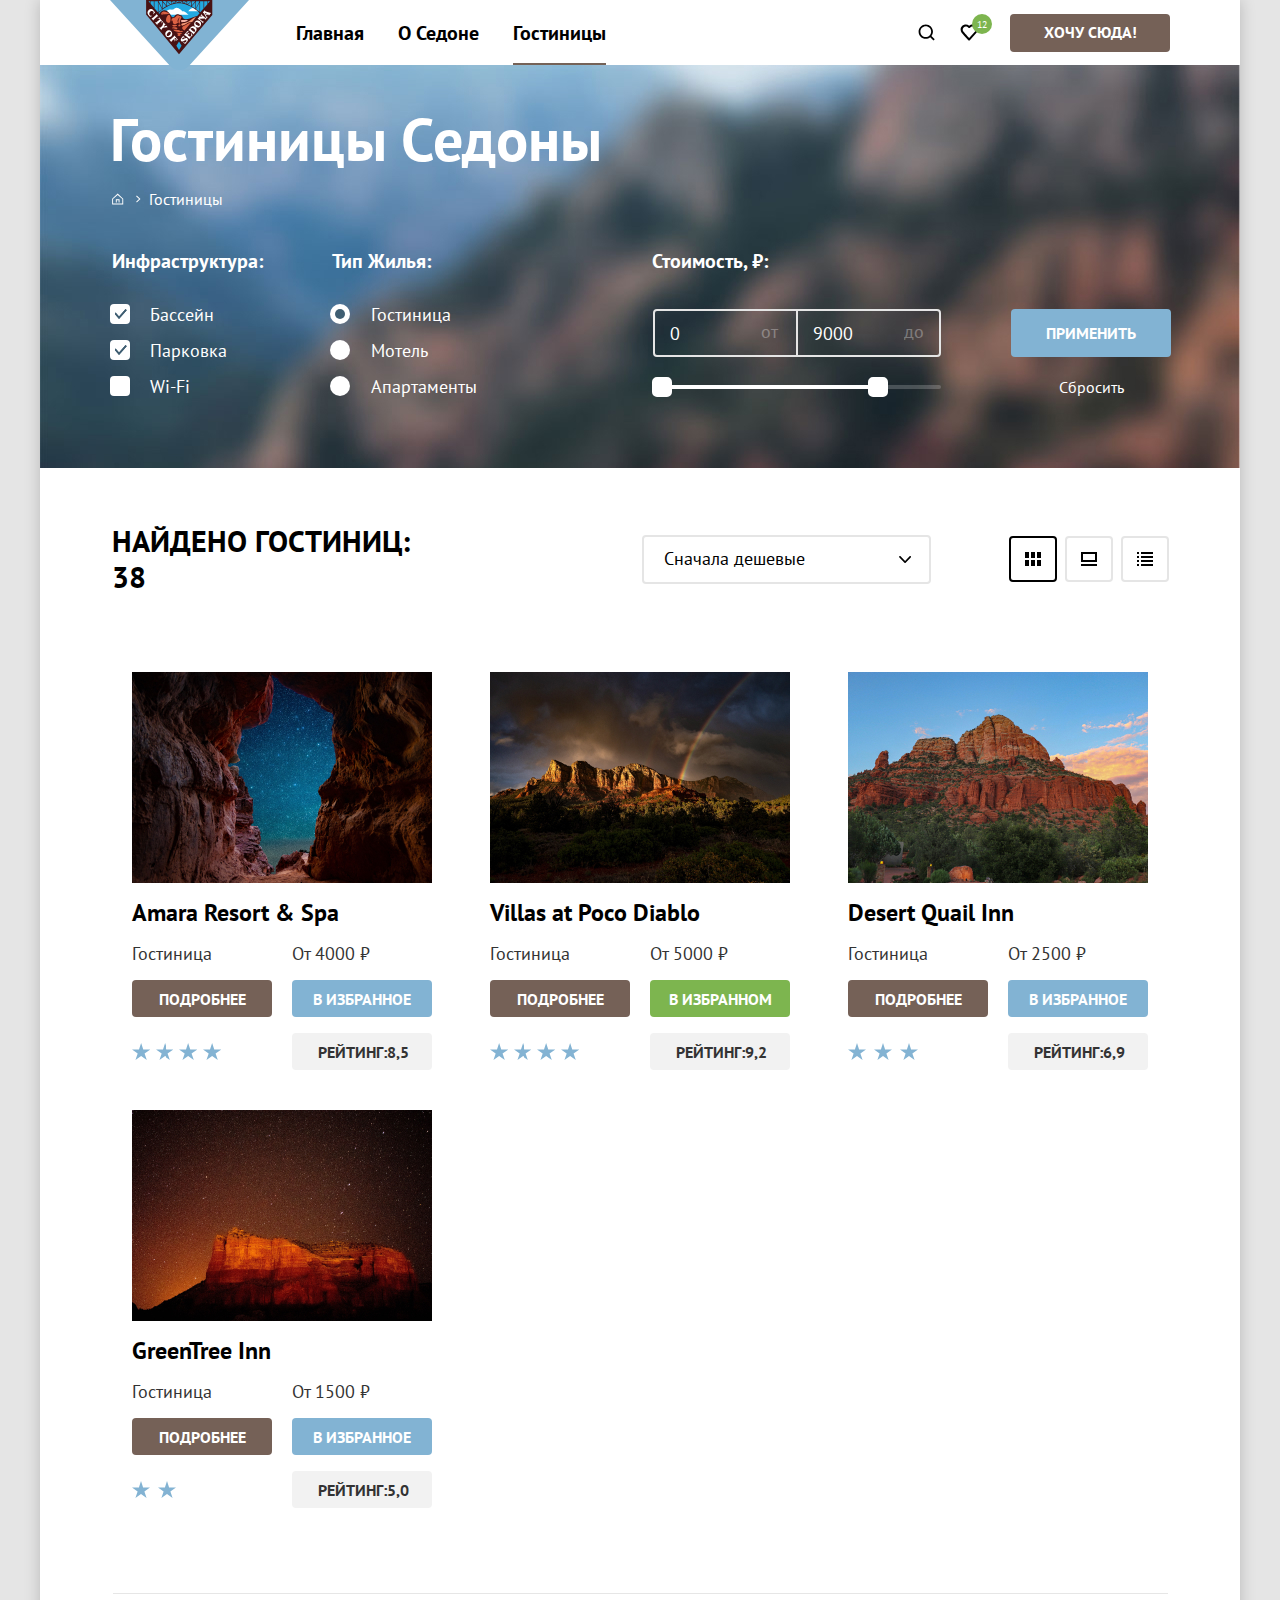
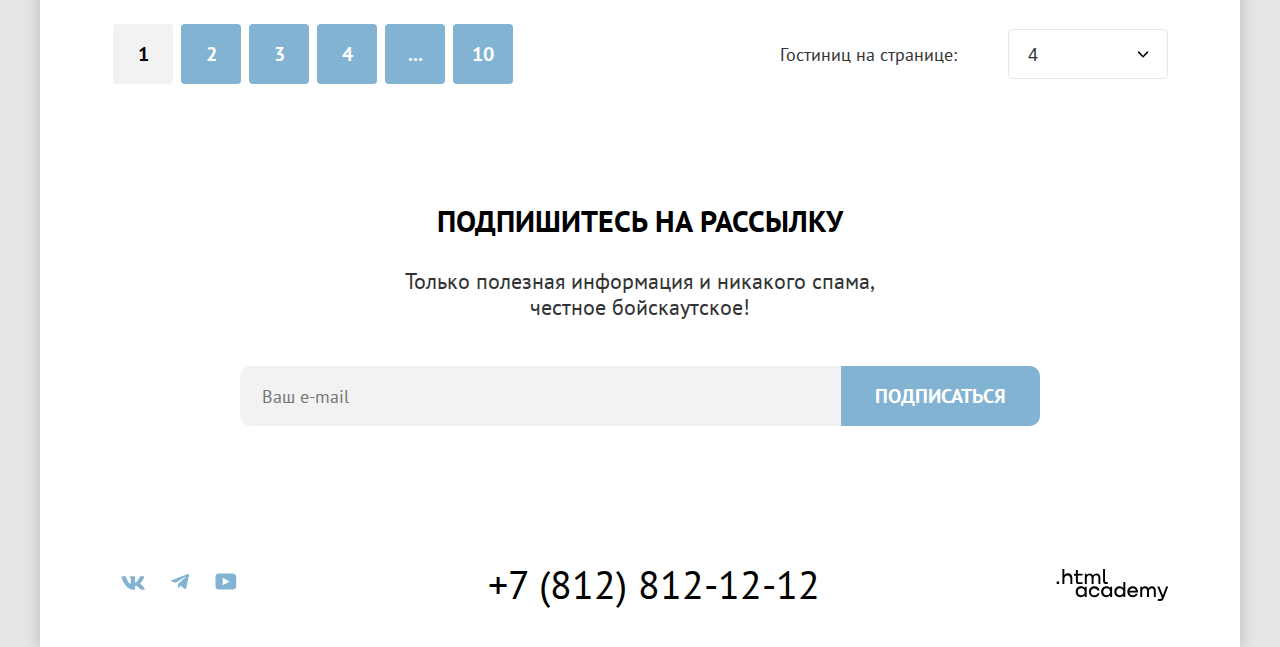
==== catalog.html @ 51da92e5 "добавляет стили" ====
<!DOCTYPE html>
<html lang="ru">
  <head>
    <meta charset="UTF-8">
    <meta http-equiv="X-UA-Compatible" content="IE=edge">
    <meta name="viewport" content="width=device-width, initial-scale=1.0">
    <title>Каталог</title>
    <link rel="stylesheet" href="styles/styles.css">
  </head>
  <body>
    <div class="page-container">
      <header class="page-header">
        <nav class="navigation">
	        <a class="navigation-logo href="#">
            <img class="logo" src="images/logo.svg" width="139px" height="70px" alt="Логотип Седона.">
      	  </a>
          <ul class="navigation-list">
            <li class="navigation-item">
              <a class="navigation-link" href="index.html" >Главная</a>
            </li>
           <li class="navigation-item">
              <a class="navigation-link" href="index.html">О Седоне</a>
            </li>
            <li class="navigation-item">
              <a class="navigation-link catalog" href="catalog.html">Гостиницы</a>
           </li>
          </ul>
        <ul class="navigation-list navigation-user">
          <li class="navigation-item">
            <a class="navigation-icon" href="#">
              <img class="search" src="images/search.svg" width="18px" height="17px" alt="Поиск">
              <span class="visually-hidden">
                Поиск
              </span>
            </a>
          </li>
          <li class="navigation-item">
            <a class="navigation-icon favorite" href="#">
              <img class="favorite" src="images/favorite.svg" width="18px" height="17px" alt="Отзывы">
              <span class="visually-hidden">
                Отзывы
              </span>
            </a>
          </li>
          <li class="navigation-item">
            <a class="button button-all" href="#">Хочу сюда!</a>
          </li>
        </ul>
        </nav>
      </header>

      <main class="main-inner main-container">        
        <section class="inner-container">
          <h1 class="inner-title">Гостиницы Седоны</h1>
            <ul class="breadcrumbs">
              <li class="breadcrumbs-item">
               
                <a class="breadcrumbs-link" href="index.html">
                  <img src="images/Union.svg" width="12" height="12" alt="Вернуться на главную страницу">
                  <img class="arrow-right" src="images/arrow-right.svg" width="5" height="8" alt="arrow">
                </a>
                
              </li>
              <li class="breadcrumbs-item">
                <a class="breadcrumbs-link" href="catalog.html">Гостиницы</a>
              </li>
            </ul>
          <div class="filter-products">
          <h2 class="visually-hidden" >Список отелей с фильтрами</h2>  
          <form class="catalog-filter" action="https://echo.htmlacademy.ru/" method="get">
            <fieldset class="catalog-filter-group filter-infrastructure">
              <legend class="catalog-filter-title">Инфраструктура:</legend>
                <ul class="catalog-filter-list">
                 <li class="catalog-filter-item">
                  <label class="control">
                    <input class="control-input" type="checkbox" name="Бассейн" checked>
                    <span class="control-mark"></span>
                    <span class="control-label">Бассейн</span>
                  </label>
                </li>
            <li class="catalog-filter-item">
              <label class="control">
                <input class="control-input" type="checkbox" name="Парковка" checked>
                <span class="control-mark"></span>
                <span class="control-label">Парковка</span>
                
              </label>
            </li>
            <li class="catalog-filter-item">
              <label class="control">
                <input class="control-input" type="checkbox" name="Wi-Fi">
                <span class="control-mark"></span>
                <span class="control-label">Wi-Fi</span>
              </label>
            </ul>
            </fieldset>

            <fieldset class="catalog-filter-group filter-housing">
            <legend class="catalog-filter-title">Тип жилья:</legend>
            <ul class="catalog-filter-list">
              <li class="catalog-filter-item">
                <label class="control">
                  <input class="control-input" type="radio" name="product-group" value="Гостиница" checked>
                  <span class="control-mark"></span>
                  <span class="control-label">Гостиница</span>
              
                </label>
              </li>
              <li class="catalog-filter-item">
                <label class="control">
                  <input class="control-input" type="radio" name="product-group" value="Мотель">
                  <span class="control-mark"></span>
                  <span class="control-label">Мотель</span>
                  
                </label>
              </li>
              <li class="catalog-filter-item">
                <label class="control">
                  <input class="control-input" type="radio" name="product-group" value="Апартаменты">
                  <span class="control-mark"></span>
                  <span class="control-label">Апартаменты</span>
                  
                </label>
              </li>
            </ul>
          </fieldset>
         
          
          <fieldset class="catalog-filter-group">
            <legend class="catalog-filter-title">Стоимость, ₽:</legend>

            <div class="range-wrapper-inputs">
              <label class="catalog-filter-label box-right">
                 <input class="range-input box-right" type="number" value="0" name="min-price"> 
                 <span class="range-input-span">
                  от
                 </span>
                 
              </label>
              <label class="catalog-filter-label box-left">
                <input class="range-input box-left" type="number" value="9000" name="max-price">  
                <span class="range-input-span">
                  до
                </span>
               
              </label>
            </div>

            <div class="range">
              <div class="range-scale">
                <div class="range-bar" style="width: 226px">
                  <button class="range-toggle toggle-min">
                    <span class="visually-hidden">Изменить минимальную цену.</span>
                  </button>
                  <button class="range-toggle toggle-max">
                    <span class="visually-hidden">Изменить максимальную цену.</span>
                  </button>
                </div>
              </div>

              
            </div>
          </fieldset>


          <div class="catalog-button">
            <button class="button button-add" type="submit">Применить</button>
            <button class="button button-del" type="submit">Сбросить</button>
          </div>
            


          </form>
          </div>
        </section>
        <section class="price">
        
        
        
        <section class="sorting">
		<h2 class="sorting-title">Найдено гостиниц: 38</h2>	
		<select class="select-control" aria-label="Сортировка">          		
          		<option value="cheap">Сначала дешевые</option>
              <option value="popular">Сначала популярные</option>
          		<option value="expensive">Сначала дорогие</option>
        	</select>
		<div class="sorting-button">
        	<a class="button button-light button-light-curent" href="#">
          		<span class="visually-hidden">Показать таблицу</span>
			<img class="sorting-img" src="images/icon-table.svg" width="16px" heidht="14px" alt="Показать таблицу">
        	</a>
        	<a class="button button-light" href="#">
			<span class="visually-hidden">Показать карточки</span>
			<img class="sorting-img" src="images/icon-slideshow.svg" width="16px" heidht="14px" alt="Показать карточки">
       		</a>
        	<a class="button button-light" href="#">
          		<span class="visually-hidden">Показать список</span>
			<img class="sorting-img" src="images/icon-list.svg" width="16px" heidht="14px" alt="Показать список">
       		</a>
		</div>
	</section>

        <ul class="product-list">        
          <li class="product-card">
            <a class="product-card-link" href="product.html">
              <img class="product-card-image" src="images/hotel-1.jpg" width="300px" heidht="211px" alt="отель Amara Resort & Spa">
            </a>

            <a class="product-card-link-title" href="#">
              <h3 class="product-card-title">Amara Resort & Spa</h3>
            </a>

              <span class="card-name"> Гостиница </span>
              <b class="card-price">От 4000 ₽</b>
         
              <a class="card-button button card-button-more" href="#">Подробнее</a>
              <a class="card-button button card-button-favorites" href="#">В избранное</a>
              <span class="card-stars four"></span>              
              <a class="card-button card-button-rating button" href="#">Рейтинг:8,5</a>
          </li>

          <li class="product-card">
            <a class="product-card-link" href="product.html">
              <img class="product-card-image" src="images/hotel-2.jpg" width="300px" heidht="211px" alt="отель Villas at Poco Diablo">
              
            </a>

            <a class="product-card-link-title" href="#">
              <h3 class="product-card-title">Villas at Poco Diablo</h3>
            </a>

              <span class="card-name"> Гостиница </span>
              <b class="card-price">От 5000 ₽</b>
         
              <a class="card-button button card-button-more" href="#">Подробнее</a>
              <a class="card-button button card-button-favorites favorite-current" href="#">В избранном</a>
              <span class="card-stars four"> </span>              
           
              <a class="card-button card-button-rating button" href="#">Рейтинг:9,2</a>
          </li>


          <li class="product-card">
            <a class="product-card-link" href="product.html">
              <img class="product-card-image" src="images/hotel-3.jpg" width="300px" heidht="211px" alt="отель Desert Quail Inn">
              
            </a>

            <a class="product-card-link-title" href="#">
              <h3 class="product-card-title">Desert Quail Inn</h3>
            </a>

              <span class="card-name"> Гостиница </span>
              <b class="card-price">От 2500 ₽</b>
         
              <a class="card-button button card-button-more" href="#">Подробнее</a>
              <a class="card-button button card-button-favorites" href="#">В избранное</a>
              <span class="card-stars three"></span>              
           
              <a class="card-button card-button-rating button" href="#">Рейтинг:6,9</a>
          </li>

          <li class="product-card">
            <a class="product-card-link" href="product.html">
              <img class="product-card-image" src="images/hotel-4.jpg" width="300px" heidht="211px" alt="отель GreenTree Inn">
            </a>

            <a class="product-card-link-title" href="#">
              <h3 class="product-card-title">GreenTree Inn</h3>
            </a>

              <span class="card-name"> Гостиница </span>
              <b class="card-price">От 1500 ₽</b>
         
              <a class="card-button button card-button-more" href="#">Подробнее</a>
              <a class="card-button button card-button-favorites" href="#">В избранное</a>
              <span class="card-stars two">             </span>                         
              <a class="card-button card-button-rating button" href="#">Рейтинг:5,0</a>
          </li>
        </ul>


        <div class="pagination-container">
        <ul class="pagination">
                   <li class="pagination-item">
            <a class="pagination-link pagination-current">1</a>
          </li>
          <li class="pagination-item">
            <a class="pagination-link" href="#">2</a>
          </li>
          <li class="pagination-item">
            <a class="pagination-link" href="#">3</a>
          </li>
          <li class="pagination-item">
            <a class="pagination-link" href="#">4</a>
          </li>
          <li class="pagination-item">
            <a class="pagination-link pagination-next">...</a>
          </li>
          <li class="pagination-item">
            <a class="pagination-link" href="#">10</a>
          </li>        
	      </ul>
	        <div class="button pagination-show">
            <p class="pagination-text">Гостиниц на странице:</p>
            <select class=" select pagination-show" name="pagination">
              <option value="4">4</option>
              <option value="5">5</option>
              <option value="6">6</option>
              <option value="7">7</option>
              <option value="8">8</option>
              <option value="9">9</option>
            </select>

          </div>
      	</div>
       </section>


    </section>
        <section class="subscription subscription-catalog">
            <h2 class="subscription-catalog subscription-title">Подпишитесь на рассылку</h2>
            <p class="subscription-catalog subscription-text" >Только полезная информация и никакого спама, честное бойскаутское!</p>
            <form class="subscription-form" method="post">
              <label class="visually-hidden"newsletter-email">Email</label>
              <input class="subscription-input" placeholder="Ваш e-mail" type="email" name="subscription-email" id="subscription-email" required>
              <button type="submit" class="button subscription-button">Подписаться</button>
            </form>
        </section>
        
      </main>

      <footer>
        <section class="footer-social">
          <h2 class="visually-hidden">Социальные сети</h2>
          <ul class="footer-social-list">
          <li class="footer-social-item">
            <a class="button" href="#">
              <img class="search" src="images/Vectorvk.svg" width="24px" height="14px" alt="Поиск">
              <span class="visually-hidden">ВКонтакте</span>
            </a>
          </li>
          <li class="footer-social-item">
           <a class="button" href="#">
             <img class="search" src="images/Vectortelegram.svg" width="18px" height="16px" alt="Поиск">
              <span class="visually-hidden">Телеграмм</span>
           </a>
          </li>
          <li class="footer-social-item">
           <a class="button" href="#">
              <img class="search" src="images/Vectorytube.svg" width="22px" height="17px" alt="Поиск">
              <span class="visually-hidden">Ютюб</span>
           </a>
         </li>
          </ul>
          <a class="contacts-phone" href="tel:+78128121212">+7 (812) 812-12-12</a>
          <img class="logo-htmlacademy" src="images/logo_htmlacademy.svg" width="115" height="33" alt=".html academy">
        </section>
      </footer>
    </div>
  </body>
</html>
---- styles/styles.css ----
@font-face {
  font-family: "PT Sans";
  font-style: normal;
  font-weight: 400;
  src: url("../fonts/ptsans-400.woff2") format("woff2");
  font-display: swap;
}

@font-face {
  font-family: "PT Sans";
  font-style: normal;
  font-weight: 700;
  src: url("../fonts/ptsans-700.woff2") format("woff2");
  font-display: swap;
}

.visually-hidden {
  position: absolute;
  width: 1px;
  height: 1px;
  margin: -1px;
  padding: 0;
  border: 0;
  clip: rect(0 0 0 0);
  overflow: hidden;
}

html {
  height: 100%;
}

body {
  margin: 0;	
  min-height: 100%;
  font-family: "PT Sans", sans-serif;
  font-size:18px;
  line-height: 21px;
  color: #000000;
  background: #E5E5E5;
}

h2, h3, h4 {
  font-size: 30px;
  line-height: 36px;
  text-transform: uppercase;
  padding: 0;
  margin: 0;
}

h3 {
font-size: 24px;
line-height: 28px;
}

ol, li, ul {
  padding: 0;
  list-style-type: none;
}

p {
  margin:0;
}

a {
  text-decoration: none;
}

.button-all {
  padding: 8px 15px 9px 15px;
  background: #756157;
  border-radius: 4px;
  color: #FFFFFF;
  font-size: 16px;
  font-weight: 700;
  text-transform: uppercase;
  display: block;
  width: 130px;
  transition: all 0.5s ease;
  text-align: center;
  text-decoration: none;
  cursor: pointer;
}

.button-all:hover {
  background: #615048;
}

.button-all:focus {
  background: #615048;	
}

.button-all:disabled {
  color: rgba(255, 255, 255, 0.3);
  background: #756157;
}

.button-all:disabled:hover {
  color: #FFFFFF;
  background: #E5E5E5;
  outline: none;
  cursor: default;
}

.page-container {
  width: 1200px;
  background: #E5E5E5;
  margin: 0 auto;
  box-shadow: 0px 0px 15px rgba(0, 0, 0, 0.2);
}

/* Навигация */

.navigation {
  display: flex;
  background: #FFFFFF;
  padding: 0 70px;
}

.navigation-logo {
  display: block;
  width: 139px;
}

.logo {
  position: absolute;
  z-index: 1;
}

.navigation-link {
  display: block;
  font-family: "PT Sans";
  font-size:20px;
  line-height: 26px;
  font-weight: 700;
  color: #000000;
  text-decoration: none;
  padding: 20px 17px 19px 17px;	
}

.home {
  position: relative;
}

.home::after {
  position: absolute;
  right: 17px;
  bottom: 0;
  left: 17px;
  height: 2px;
  background-color: #756257;
  content: "";
}

.catalog {
  position: relative;
}

.catalog::after {
  position: absolute;
  right: 17px;
  bottom: 0;
  left: 17px;
  height: 2px;
  background-color: #756257;
  content: "";
}

.navigation-list {
  align-items: center;
  margin: 0;
  width: 500px;
  list-style-type: none;
  display: flex;
  margin-left: 30px;
}

.navigation-user {
  display: flex;
  max-width: 264px;
  margin-left: auto;
}

.navigation-user .navigation-link {
  min-width: 18px;
  min-height: 18px;
}

.navigation-icon {
  display: block;
  text-decoration: none;
  padding: 22px 12px;	
}

a.navigation-icon {
  height: 17px;
}

.favorite{
  position: relative;
}

.favorite::after {
  position: absolute;
  left: 24px;
  top: 12px;
  min-width: 20px;
  height: 20px;
  background-color: #7DB54F;
  border-radius: 10px;
  color: #fff;
  content: "12";
  font-size: 10px;
  display: flex;
  justify-content: center;
  align-items: center;
}

a.navigation-icon.favorite {
  margin-right: 20px;
}

.main-container {
  background-color: #ffffff;	
}

.main-index { 
  color: #000000;
  background-color: #ffffff;
  background-image: url("../images/index-background.jpg");
  background-repeat: no-repeat;
  background-size: 100% auto;
  padding-top: 51.4px;
}  

.inner-container {	
  background-image: url("../images/catalog-background.jpg");
  background-repeat: no-repeat;
  background-size: 100% auto;
  color: #fff;
  padding: 35px 70px 64px 70px;
}  

.inner-title {
  margin: 0;
  font-size: 60px;
  line-height: 78px;
}

.breadcrumbs {
  display: flex;
  list-style-type: none;
  margin: 10px 2px 38px;
  padding: 0;
}

.breadcrumbs-link  {
  font-size: 16px;
  line-height: 21px;
  text-decoration: none;
  color: #fff;
  list-style-type: none;
}

.arrow-right {
  margin: 2px 8px;
}

.filter-products {
  display: flex;
  justify-content: space-between;
  width: 1060px;
}

.catalog-filter {
  list-style-type: none;
  display: flex;
}

.catalog-filter-title {
  font-size: 20px;
  line-height: 26px;
  font-weight: 700;
  color: #FFFFFF;
  text-transform: capitalize;
  margin-bottom: 30px;
}

.catalog-filter-group {
  width: 290px;
  margin: 0;
  padding: 0;
  border: none;
}

.filter-infrastructure {
  width: 150px;
  margin-right: 65px;
} 

.filter-housing {
  width: 160px;
  margin-right: 160px;
}

.catalog-filter-list {
  list-style-type: none;
}

.control {
  position: relative;
  display: block;
  /*padding-left: 36px;*/
}

.control-mark {
  position: absolute;
  left: 0;
  width: 20px;
  height: 20px;
  background: #FFFFFF;
  border-radius: 4px;
 
}

span.control-label {
  padding-left: 15px;
}

.control:hover .control-mark {
  background: rgba(255, 255, 255, 0.6);
}

.control:focus .control-mark {
  background: rgba(255, 255, 255, 0.6);

}

.control-input:disabled + .control-mark {
  background: rgba(255, 255, 255, 0.3);
}

.control-input[type="checkbox"]:checked + .control-mark::before,
.control-input[type="checkbox"]:checked + .control-mark::after {
  position: absolute;
  top: 5px;
  left: 5px;
  width: 12px;
  height: 10px;
  content: "";
  background-image: url(../images/tick.svg);
  background-repeat: no-repeat;
  background-position: center;
  
}

.control-input[type="radio"] + .control-mark {
  border-radius: 50%;
}


.control-input[type="radio"]:checked + .control-mark::before {
  position: absolute;
  top: 5px;
  left: 5px;
  width: 10px;
  height: 10px;
  background-color: #3F5E72;
  border-radius: 50%;
  content: "";
}


.catalog-filter-list {
  margin: 0;
  padding: 0;
  list-style-type: none;
}

.catalog-filter-item:not(:last-child) {
  margin-bottom: 15px;
}




.range-wrapper-inputs {
  display: flex;
  margin-bottom: 28px;
  margin-left: 3px;
  margin-top: 5px;
}

.range-input-span {
  margin: auto 0;
  margin-left: 106px;
  position: absolute;
  top: 321px;
  opacity: 0.3;
}

.catalog-filter-label {
  display: flex;
  border: solid #E5E5E5;
  width: 141px;
  height: 44px;
}

.box-right{
  border-radius: 4px 0px 0px 4px;
  border-width: 2px 1px 2px 2px;
}

.box-left{
  border-radius: 0px 4px 4px 0px;
  border-width: 2px 2px 2px 1px;
}

input.range-input.box-right {
  font: inherit;
  text-align: left;
  padding-left: 15px;
  background-color: transparent;
  border: none;
  appearance: textfield;
  position: relative;
  font-family: 'PT Sans';
  font-style: normal;
  font-weight: 400;
  font-size: 18px;
  line-height: 21px;
  color: #fff;
  appearance: textfield;
  cursor: pointer;
} 

input.range-input.box-left {
  font: inherit;
  text-align: left;
  padding-left: 15px;
  background-color: transparent;
  border: none;
  appearance: textfield;
  position: relative;
  font-family: 'PT Sans';
  font-style: normal;
  font-weight: 400;
  font-size: 18px;
  line-height: 21px;
  color: #fff;
  appearance: textfield;
  cursor: pointer;
}

input.range-input.box-left:hover { 
  border: 2px solid rgba(255, 255, 255, 0.6);
} 
input.range-input.box-right:hover {
  border: 2px solid rgba(255, 255, 255, 0.6);
} 

input.range-input.box-right:focus {
  opacity: 1;
  border: 2px solid #FFFFFF;
  box-shadow: 0px 0px 0px 3px #81B3D2;
  border-radius: 4px 0px 0px 4px;
}

input.range-input.box-left:focus {
  opacity: 1;
  border: 2px solid #FFFFFF;
  box-shadow: 0px 0px 0px 3px #81B3D2;
  border-radius: 0px 4px 4px 0px;
}

input.range-input.box-right:active {
  background: #756257;
}

input.range-input.box-left:active {
  background: #756257;
}

input.range-input {
  width: 120px;
  padding-left: 16px;
  
}

.range {
  margin-left: 2px;
}

.range-input::-webkit-outer-spin-button,
.range-input::-webkit-inner-spin-button {
  appearance: none;
  margin: 0;
}

.range-scale {
  position: relative;
  height: 4px;
  margin-bottom: 16px;
  background-color: rgba(255, 255, 255, 0.2);
  border-radius: 2px;
}

.range-bar {
  position: absolute;
  height: 4px;
  background-color: #fff;
}

.range-toggle {
  position: absolute;
  width: 20px;
  height: 20px;
  background: #ffffff;
  border: 2px solid #fff;
  border-radius: 5px;
  cursor: pointer;
}

.range-toggle:hover {
  box-shadow: 0px 4px 10px rgba(0, 0, 0, 0.25);
  /*box-shadow: rgba(255, 255, 255, 0.25);*/
}

.range-toggle:focus {
  outline: 3px solid #83B3D3;
  box-shadow: 0px 4px 10px rgba(0, 0, 0, 0.25);
}

.range-toggle:active{
  outline: 2px solid #83B3D3;
  box-shadow: 0px 7px 15px rgba(0, 0, 0, 0.4);
}

.toggle-min {
  top: -8px;
}

.toggle-max {
  top: -8px;
  right: -10px;
}

.catalog-button {
  display: flex;
  flex-direction: column;
  margin-left: 70px;
  justify-content: end;
}

.button-add{
  display: block;
  width: 160px;
  height: 48px;
  text-transform: uppercase;
  font-family: 'PT Sans';
  font-style: normal;
  font-weight: 700;
  font-size: 16px;
  line-height: 20px;
  color: #FFFFFF;
  background-color: #82B3D3;
  border-radius: 4px;
  border: none;
  padding: 14px 15px;
  cursor: pointer;
}

.button-add:hover,
.button-add:focus {
  background: #68A2CA;
}

.button-add:disabled {
  color: rgba(255, 255, 255, 0.3);
  background: #82B3D3;
}

.button-add:disabled:hover {
  color: #FFFFFF;
  background: #E5E5E5;
  outline: none;
  cursor: default;
}

.button-del {
  display: block;
  font-family: 'PT Sans';
  font-style: normal;
  font-size: 16px;
  line-height: 20px;
  text-align: center;
  color: #FFFFFF;
  border: none;
  background: transparent;
  cursor: pointer;
  padding: 20px 0px 8px;
}

.price {
  background-color: #ffffff;
  display: flex;
  flex-wrap: wrap;
  justify-content: space-between;
  list-style-type: none;
  padding: 54px 71px 0 72px;
}

.product-list {
  display: grid;
  grid-template-columns: repeat(3, 340px);
  gap: 0 18px; 
  margin: 0;
  margin-bottom: 65px;
}

.product-card {
  display: grid;
  grid-template-columns: 140px 140px;	
  column-gap: 20px;
  grid-template-rows: 211px 28px 21px 37px 37px;
  row-gap: 16px;
  padding: 20px;
  width: 300px;
}

.product-card-link {
  grid-column: 1/-1;
}

.product-card-link-title {
  grid-column: 1/-1;
  text-decoration: none;
}

.product-card-title {
  font-size: 24px;
  line-height: 28px;
  margin: 0;
  color: #000000;
  font-weight: 700;
  text-transform: none;
}

.card-name {
  width: 140px;
  height: 21px;
  color: #333333;
}

.card-price{
  font-weight: 400;
  font-size: 18px;
  line-height: 21px;
  color: #333333;
}

.card-button {
  font-size: 16px;
  line-height: 20px;
  color: #FFFFFF;
  font-weight: 700;
  text-transform: uppercase;
  text-decoration: none;
}

.card-button-more {
  display: block;
  background: #756157;
  padding: 9px 15px 8px 15px;
  border-radius: 4px;
  text-align: center;
}

.card-button-more:hover,
.card-button-more:focus {
  background: #615048;	
}

.card-button-more:disabled {
  color: rgba(255, 255, 255, 0.3);
  background: #756157;
}

.card-button-more:disabled:hover {
  color: #FFFFFF;
  background: #E5E5E5;
  outline: none;
  cursor: default;
}

.card-button-favorites {
  display: block;
  background-color: #82B3D3;
  border-radius: 4px;
  padding: 9px 15px 8px 15px;
  text-align: center;
}

.card-button-favorites:hover,
.card-button-favorites:focus {
  background: #68A2CA;
}

.card-button-favorites:disabled {
  color: rgba(255, 255, 255, 0.3);
  background: #82B3D3;
}

.card-button-favorites:disabled:hover {
  color: #FFFFFF;
  background: #E5E5E5;
  outline: none;
  cursor: default;
}

.favorite-current {
  background: #7DB54F;
}

.favorite-current:hover,
.favorite-current:focus {
  background: #6C9E42;
}

.favorite-current:disabled {
  color: rgba(255, 255, 255, 0.3);
  background: #7DB54F;
}

.favorite-current:disabled:hover {
  color: #FFFFFF;
  background: #E5E5E5;
  outline: none;
  cursor: default;
}




.card-stars {
  display: block;
  align-items: center;
}
/*
.card-stars  {
  display: inline-block;
  background-image: url(../images/Vectorstar.svg);
  background-repeat: repeat-x;
  background-size: auto;
  background-position: center left;
  width: 73px;
  height: 37px;
}*/

.card-stars.four {
  background: url("../images/Vectorstar.svg");
  align-self: center;
  width: 89px;
  height: 17px;
  background-repeat: space;
}

.card-stars.three {
  background: url("../images/Vectorstar.svg");
  align-self: center;
  width: 70px;
  height: 17px;
  background-repeat: space;
}

.card-stars.two {
  background: url("../images/Vectorstar.svg");
  align-self: center;
  width: 44px;
  height: 17px;
  background-repeat: space;
}

.card-button-rating {
  display: block;
  background-color: #F2F2F2;
  padding: 9px 22px 8px 26px;
  border-radius: 4px;
  font-size: 16px;
  line-height: 20px;
  text-transform: uppercase;
  color: #333333;
}


.hero-welcome {
  position: relative;
  display: block;
  margin: 0 auto;
  margin-bottom: 84px;
}

p.hero-welcome {
  font-size: 22px;
  line-height: 26px;	
}

.hero-divider {		
  position: absolute;
  bottom: -82px;
  left: 0;
  height: 57px;
  width: 1200px;
  background-image: url("../images/divider.svg");
  background-repeat: no-repeat;
}

.sorting {
  display: flex;
  align-items: center;
  margin-bottom: 57px;
}

h2.sorting-title {
  margin-right: 191px;
}

.sorting-button {
  display: flex;
  width: 160px;
  align-items: center;
  margin-left: 78px;
}

.select-control {
  display: flex;
  justify-content: space-between;
  align-items: center;
  padding: 11px 20px 13px 20px;
  border: 2px solid #E5E5E5;
  border-radius: 4px;
  background-color: #fff;
  width:290px;
  font-family: 'PT Sans';
  font-style: normal;
  font-weight: 400;
  font-size: 18px;
  line-height: 21px;
  appearance: none;
  background-image: url("../images/arrow-down.svg"); 
  background-repeat: no-repeat;
  background-position: center right 18px;
  background-size: 12px 17px;
}

.sorting-img {
display: block;
width: 16px;
}

/*a.button.button-light {
  width: 16px;
  height: 14px;
}*/

.button-light {
width: 48px;
align-items: center;
padding: 14px 14px;
border: 2px solid #E5E5E5;
border-radius: 4px;
background-color: #fff;
margin-left: 8px;
}

.button-light:first-child {
  border: 2px solid #000000;
  margin-left: 0;
}

/* Преимущества */

.advantages {
   text-align: center;
   color: #000;
   background-color: #fff;
} 

.advantages-item {
  display: flex;
  flex-wrap: wrap;
  list-style-type: none;
}

.advantages-list {
  color: #333333;
  margin: 0;
  padding: 0;
  display: flex;
  flex-wrap: wrap;
}

.advantages-list-icon {
  color: #000;
  background-color: rgba(131, 179, 211, 0.12);
  display: flex;
}

.advantages-list-icon li {
  max-width: 400px;
  padding: 80px 85px 81px 85px;
  width: 100%;
}	

.advantages-list-icon li:nth-child(even) { 
  background-color: #fff;
}

.advantages-description-wrapper {
  display: inline-block;
  background: #82B3D3;
  padding: 93px 85px;
  width: 230px;
  color: #fff;   
}

.advantages-description-wrapper h3 {
  margin-bottom: 28px;
}

h2.advantages-title {
  width: 620px;
  font-weight: 700;
  font-size: 30px;
  line-height: 36px;
  text-transform: uppercase;
  text-align: center;
  margin: 0 auto 31px;
}

h3.advantages-title {
  margin: 0 auto 28px;
  padding: 0 25px;
}

.advantages-text {
font-weight: 400;
font-size: 22px;
line-height: 26px;
color: #333333;
}

.advantages-list-icon h3{
margin-top:30px;
}

.advantages-list p {
  margin-top:28px;
  font-weight: 400;
  font-size: 18px;
  line-height: 21px;
}

h3.advantages-title-housing {
  margin-top: 28px;
}

h3.advantages-title-souvenirs {
  margin-top: 24px;
}

p.advantages-description-souvenirs {
  margin-top: 27px;
}

.advantages-item-number {
  color: #000;
  background: rgba(131, 179, 211, 0.12);
  width: 230px;
  padding: 103px 85px 102px;
}

li.advantages-item-number:nth-child(even) { 
  background-color: rgba(131, 179, 211, 0.2);
}

.wrapper-text {
  padding: 63px 0 90px;
}

.hotel-search {
  text-align: center;
  color: #000;
  background-color: #fff;
  padding-top: 91px;
  padding-bottom: 93px;
}

.hotel-search-text {
  width: 592px;	
  margin: 30px auto 56px;
  font-size: 22px;
  line-height: 26px;
  text-align: center;
}

.button-hotel-search {
width: 544px;
padding: 12px 15px;
margin: 0 auto;
font-family: 'PT Sans';
font-style: normal;
font-weight: 700;
font-size: 20px;
line-height: 36px;
}

/* Subscription */

.subscription {
text-align: center;
color: #fff;
background-image: url("../images/background\ subscribe.jpg");
background-repeat: no-repeat;
background-size: 100% auto;
padding: 94px 0; 
}

.subscription-title {
  font-size: 30px;
  line-height: 36px;
  text-transform: uppercase;
}

.subscription-form {
  width: 800px;
  display: flex;
  margin: 0 auto;
}

.subscription-input {
  background: #F2F2F2;
  border-radius: 10px 0px 0px 10px;
  font-family: 'PT Sans';
  font-style: normal;
  font-weight: 400;
  font-size: 18px;
  line-height: 21px;
  width: 580px;
  padding-left: 22px;
  border: none;
}

.subscription-button {
  background: #82B3D3;
  border-radius: 0px 10px 10px 0px;
  font-family: 'PT Sans';
  font-style: normal;
  font-weight: 700;
  font-size: 20px;
  line-height: 36px;
  color: #ffffff;
  text-transform: uppercase;
  padding: 12px 15px 12px 15px;
  border: none;
  cursor: pointer;
  width: 200px;
}

.subscription-button:hover {
  background: #68A2CA;
}

.subscription-button:focus {
  background: #68A2CA;	
}

.subscription-button:disabled {
  color: rgba(255, 255, 255, 0.3);
  background: #82B3D3;
}

.subscription-button:disabled:hover {
  color: #FFFFFF;
  background: #E5E5E5;
  outline: none;
  cursor: default;
}

.subscription-catalog {
color: #000;
background: #fff;
}

.subscription-catalog p {
color: #333333;
}

.subscription-text {
width: 475px;
margin: 29px auto 46px;
font-size: 22px;
line-height: 26px;
text-align: center;
}

.pagination-container {
display: flex;
justify-content: space-between;
padding: 30px 0 25px; 
border-top: 1px solid #E6E6E6;
width: 1055px;
margin: 0 auto;
}

.pagination {
  display: flex;
  margin: 0;
  padding: 0;
}

.pagination-item {
  display: flex;
  min-width: 60px;
  height: 60px;
  align-items: center;
  justify-content: center;
  background-color:#82B3D3;
  border-radius: 4px;
} 
a.pagination-link.pagination-current {
  color: black;
}
.pagination-item:first-child {
  background-color:#F2F2F2; 
}
.pagination-item:not(:last-child) {
  margin-right: 8px;
}

.pagination-show {
  display: flex;
  align-items: center;
}

.pagination-show select {	
  display: block;
  border: 1px solid #E6E6E6;
  border-radius: 4px;
  background-color:#fff;
  width: 160px;
  height: 50px;
  padding-right: 98px;
  background-image: url("../images/arrow-down.svg");
  background-repeat: no-repeat;
  background-size: 12px 7px;
  background-position: center right 18px;
  font-size: 18px;
  line-height: 21px;
  color: #333333;
  appearance: none;
  padding: 15px 15px 15px 19px;
}

p.pagination-text {
  margin-right: 51px;
  font-size: 18px;
  line-height: 21px;
  color: #333333;
}

.pagination-link {
  text-decoration: none;
  font-size: 20px;
  font-weight: 700;
  color: #ffffff;
}

/* Footer */

.footer-social {
  display: flex;
  width: 1200px;
  justify-content: space-between;
  box-sizing: border-box;
  padding: 35px 55px 35px 55px;
  margin: 0 auto;
  background: #FFFFFF;
  align-items: center;
}

.footer-social-list {
  display: flex;
  /*justify-content: space-around;
  width: 172px;*/
  /*margin-left: 82px;*/
}

.footer-social-item {
  list-style-type: none;
  margin-left: 26px;
}

.contacts-phone {
  font-size: 40px;
  line-height: 40px;
  text-decoration-line: underline;
  text-transform: uppercase;
  color: #000;
  text-decoration: none;
  margin-left: 15px;
}

.contacts-phone {
  font-family: 'PT Sans';
  font-style: normal;
  font-weight: 400;
  font-size: 40px;
  line-height: 40px;
}

.logo-htmlacademy {
  display: block;
  width: 115px;
  margin-right: 15px;
  padding: 9px 0px 8px 0px;
}

.modal-container {
  position: fixed;
  top: 0;
  left: 0;
  display: flex;
  width: 100%;
  height: 100%;
  background-color: rgba(242, 242, 242, 0.8);
}

.modal {
  position: relative;
  margin: auto;
  padding: 54px 70px 70px 70px;
  background-color: #FFFFFF;
  box-shadow: 0px 25px 50px rgba(0, 0, 0, 0.15);
  border-radius: 30px;
}

.modal-auth {
  width: 575px;
}

.modal-header {
  display: flex;
}


.modal-close-button {
  /*position: absolute;
  padding: 50px;
  top: 0;
  right: 0;*/
  width: 3px;
  height: 13px;
  padding: 20px;
  background-color: #F2F2F2;
  border: none;
  background-image: url("../images/cross.svg");
  background-repeat: no-repeat;
  background-position: center;
  cursor: pointer;
  border-radius: 30px;
} 

.modal-title {
  /*margin-bottom: 24px;*/
  font-family: 'PT Sans';
  font-style: normal;
  font-weight: 700;
  font-size: 30px;
  line-height: 36px;
  text-transform: uppercase;
  color: #000000;
  margin-right: 111px;
  margin-bottom: 63px;
}

.auth-form-user-options {
  display: flex;
  justify-content: space-between;
  font-weight: 400;
}

.auth-form-user-options .control-label {
  font-weight: 400;
}

.auth-form .field {
  width: 328px;
}

.form-label {
  font-family: 'PT Sans';
  font-style: normal;
  font-weight: 700;
  font-size: 20px;
  line-height: 26px;
  color: #000000;
}

.auth-form-recovery {
  line-height: 22px;
  color: #000000;
}

.auth-form-field {
  font-family: 'PT Sans';
  font-style: normal;
  font-weight: 400;
  font-size: 18px;
  line-height: 21px;
  color: #000000;
}


.field-group {
  position: relative;
}

.auth-form-field.field {
  position: absolute;
  content:'';
  background: #F2F2F2;
  border-radius: 4px;
  width: 382px;
  padding: 15px 19px 13px 19px;
  background-image: url("../images/date.svg");
  background-repeat: no-repeat;
  background-size: 15px 15px;
  background-position: center right 19px;
}

.field-text {
  margin-left: 155px;
  font-weight: 400;
  font-size: 16px;
  line-height: 21px;
  color: #333333;
}

.text-red error {
  color: #FF5757;
}

.auth-form-number {
  display: flex;
}


.auth-form-button {
  width: 575px;
  padding: 12px 26px;
  margin-top: 40px;
  background: #83B3D3;
  border-radius: 10px;
  border: none;
  font-weight: 700;
  font-size: 20px;
  line-height: 36px;
  text-align: center;
  text-transform: uppercase;
  color: #FFFFFF;
}

.auth-form .button + .button {
  margin: 0;
}

.auth-form-register {
  width: 360px;
  color: #000000;
  background-color: #ffffff;
}

/*.modal-container {
  display: none;
}*/
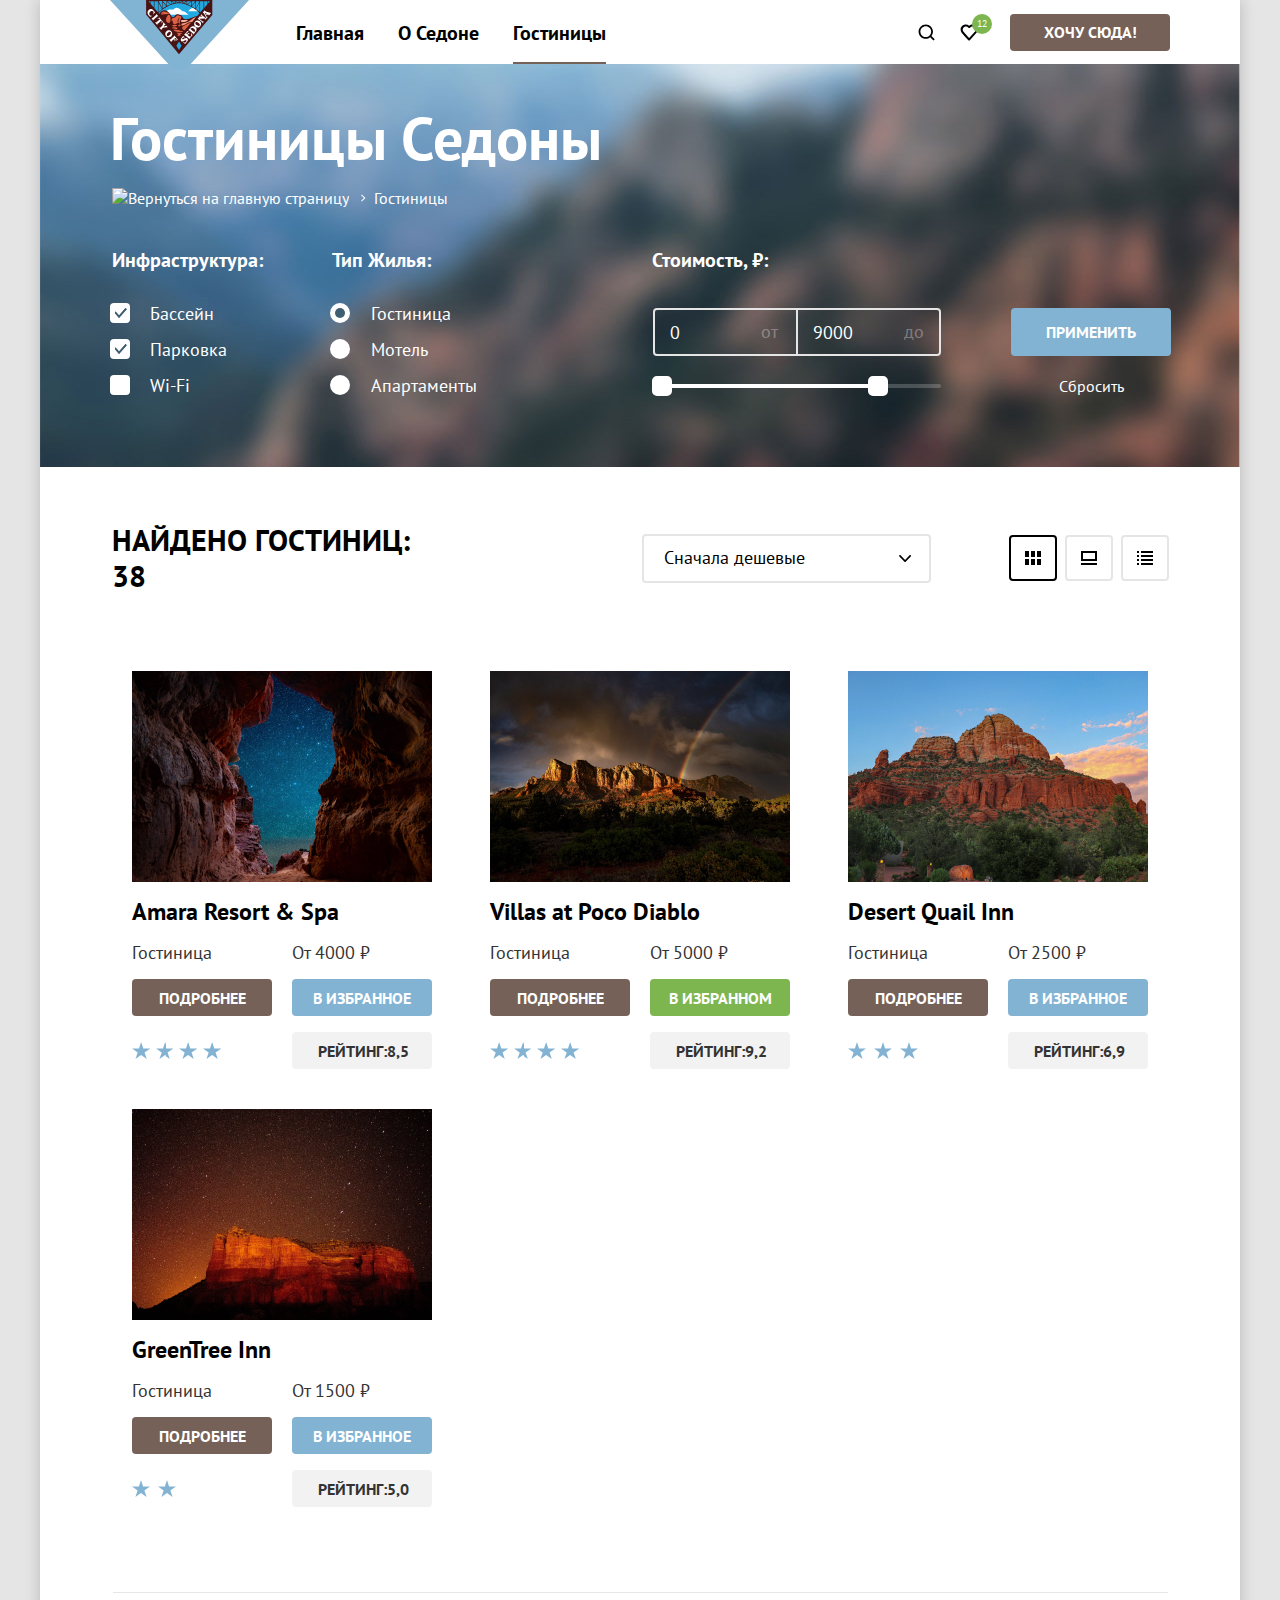
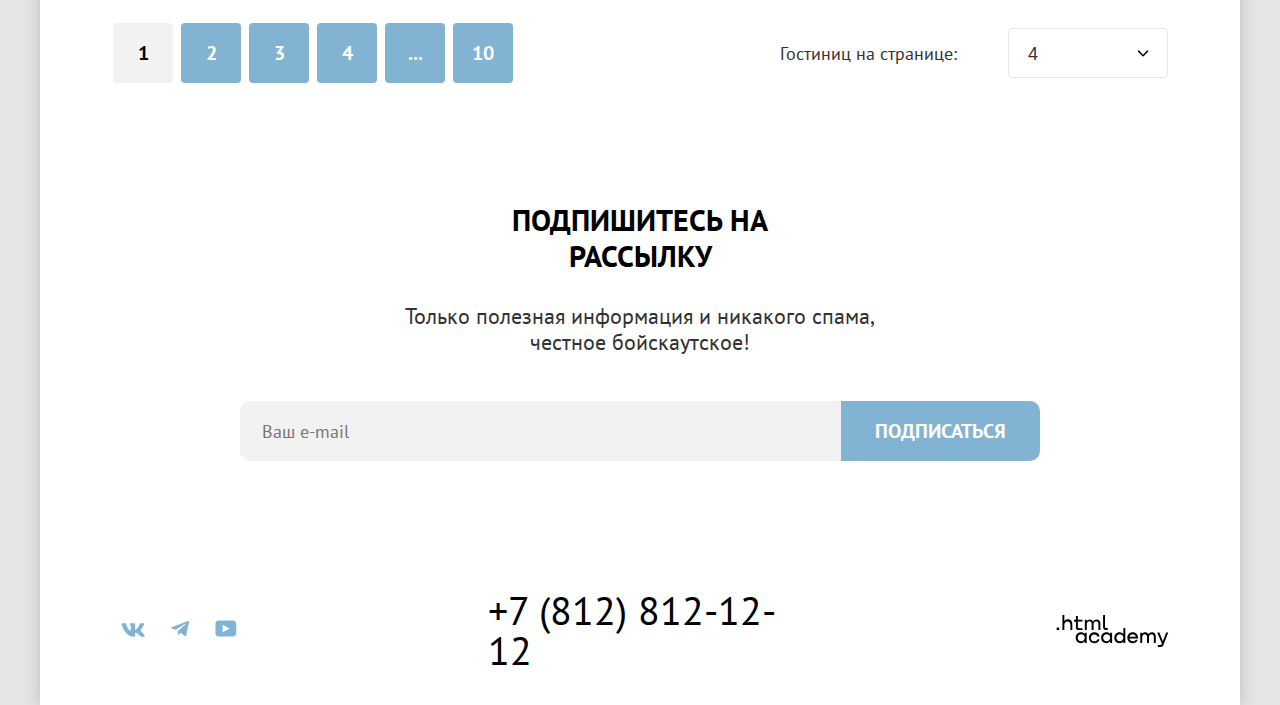
==== commit b691b1fe: "добавляет корректировку в разметку по замечаниям" ====
--- a/catalog.html
+++ b/catalog.html
@@ -2,10 +2,10 @@
 <html lang="ru">
   <head>
     <meta charset="UTF-8">
-    <meta http-equiv="X-UA-Compatible" content="IE=edge">
-    <meta name="viewport" content="width=device-width, initial-scale=1.0">
     <title>Каталог</title>
     <link rel="stylesheet" href="styles/styles.css">
+    <link rel="icon" href="favicon.ico">
+    <link rel="icon" type="image/png" href="images/favicon.png">
   </head>
   <body>
     <div class="page-container">
@@ -56,7 +56,7 @@
               <li class="breadcrumbs-item">
                
                 <a class="breadcrumbs-link" href="index.html">
-                  <img src="images/Union.svg" width="12" height="12" alt="Вернуться на главную страницу">
+                  <img src="images/union.svg" width="12" height="12" alt="Вернуться на главную страницу">
                   <img class="arrow-right" src="images/arrow-right.svg" width="5" height="8" alt="arrow">
                 </a>
                 
@@ -123,9 +123,7 @@
                 </label>
               </li>
             </ul>
-          </fieldset>
-         
-          
+          </fieldset>                  
           <fieldset class="catalog-filter-group">
             <legend class="catalog-filter-title">Стоимость, ₽:</legend>
 
@@ -141,11 +139,9 @@
                 <input class="range-input box-left" type="number" value="9000" name="max-price">  
                 <span class="range-input-span">
                   до
-                </span>
-               
+                </span>              
               </label>
             </div>
-
             <div class="range">
               <div class="range-scale">
                 <div class="range-bar" style="width: 226px">
@@ -156,27 +152,17 @@
                     <span class="visually-hidden">Изменить максимальную цену.</span>
                   </button>
                 </div>
-              </div>
-
-              
+              </div>              
             </div>
           </fieldset>
-
-
           <div class="catalog-button">
             <button class="button button-add" type="submit">Применить</button>
             <button class="button button-del" type="submit">Сбросить</button>
-          </div>
-            
-
-
+          </div>            
           </form>
           </div>
         </section>
-        <section class="price">
-        
-        
-        
+        <section class="price">                      
         <section class="sorting">
 		<h2 class="sorting-title">Найдено гостиниц: 38</h2>	
 		<select class="select-control" aria-label="Сортировка">          		
@@ -198,88 +184,65 @@
 			<img class="sorting-img" src="images/icon-list.svg" width="16px" heidht="14px" alt="Показать список">
        		</a>
 		</div>
-	</section>
-
-        <ul class="product-list">        
-          <li class="product-card">
-            <a class="product-card-link" href="product.html">
-              <img class="product-card-image" src="images/hotel-1.jpg" width="300px" heidht="211px" alt="отель Amara Resort & Spa">
-            </a>
-
-            <a class="product-card-link-title" href="#">
-              <h3 class="product-card-title">Amara Resort & Spa</h3>
-            </a>
-
+	      </section>
+          <ul class="product-list">        
+            <li class="product-card">
+              <a class="product-card-link" href="product.html">
+                <img class="product-card-image" src="images/hotel-1.jpg" width="300px" heidht="211px" alt="отель Amara Resort & Spa">
+              </a>
+              <a class="product-card-link-title" href="#">
+                <h3 class="product-card-title">Amara Resort & Spa</h3>
+              </a>
               <span class="card-name"> Гостиница </span>
-              <b class="card-price">От 4000 ₽</b>
-         
+              <b class="card-price">От 4000 ₽</b>         
               <a class="card-button button card-button-more" href="#">Подробнее</a>
               <a class="card-button button card-button-favorites" href="#">В избранное</a>
               <span class="card-stars four"></span>              
               <a class="card-button card-button-rating button" href="#">Рейтинг:8,5</a>
-          </li>
-
+            </li>
+            <li class="product-card">
+              <a class="product-card-link" href="product.html">
+                <img class="product-card-image" src="images/hotel-2.jpg" width="300px" heidht="211px" alt="отель Villas at Poco Diablo">              
+              </a>
+            <a class="product-card-link-title" href="#">
+              <h3 class="product-card-title">Villas at Poco Diablo</h3>
+            </a>
+              <span class="card-name"> Гостиница </span>
+              <b class="card-price">От 5000 ₽</b>        
+              <a class="card-button button card-button-more" href="#">Подробнее</a>
+              <a class="card-button button card-button-favorites favorite-current" href="#">В избранном</a>
+              <span class="card-stars four"> </span>                        
+              <a class="card-button card-button-rating button" href="#">Рейтинг:9,2</a>
+          </li>
           <li class="product-card">
             <a class="product-card-link" href="product.html">
-              <img class="product-card-image" src="images/hotel-2.jpg" width="300px" heidht="211px" alt="отель Villas at Poco Diablo">
-              
-            </a>
-
-            <a class="product-card-link-title" href="#">
-              <h3 class="product-card-title">Villas at Poco Diablo</h3>
-            </a>
-
-              <span class="card-name"> Гостиница </span>
-              <b class="card-price">От 5000 ₽</b>
-         
-              <a class="card-button button card-button-more" href="#">Подробнее</a>
-              <a class="card-button button card-button-favorites favorite-current" href="#">В избранном</a>
-              <span class="card-stars four"> </span>              
-           
-              <a class="card-button card-button-rating button" href="#">Рейтинг:9,2</a>
-          </li>
-
-
-          <li class="product-card">
-            <a class="product-card-link" href="product.html">
-              <img class="product-card-image" src="images/hotel-3.jpg" width="300px" heidht="211px" alt="отель Desert Quail Inn">
-              
-            </a>
-
+              <img class="product-card-image" src="images/hotel-3.jpg" width="300px" heidht="211px" alt="отель Desert Quail Inn">              
+            </a>
             <a class="product-card-link-title" href="#">
               <h3 class="product-card-title">Desert Quail Inn</h3>
             </a>
-
               <span class="card-name"> Гостиница </span>
-              <b class="card-price">От 2500 ₽</b>
-         
+              <b class="card-price">От 2500 ₽</b>        
               <a class="card-button button card-button-more" href="#">Подробнее</a>
               <a class="card-button button card-button-favorites" href="#">В избранное</a>
-              <span class="card-stars three"></span>              
-           
+              <span class="card-stars three"></span>                         
               <a class="card-button card-button-rating button" href="#">Рейтинг:6,9</a>
           </li>
-
           <li class="product-card">
             <a class="product-card-link" href="product.html">
               <img class="product-card-image" src="images/hotel-4.jpg" width="300px" heidht="211px" alt="отель GreenTree Inn">
             </a>
-
             <a class="product-card-link-title" href="#">
               <h3 class="product-card-title">GreenTree Inn</h3>
             </a>
-
               <span class="card-name"> Гостиница </span>
-              <b class="card-price">От 1500 ₽</b>
-         
+              <b class="card-price">От 1500 ₽</b>        
               <a class="card-button button card-button-more" href="#">Подробнее</a>
               <a class="card-button button card-button-favorites" href="#">В избранное</a>
-              <span class="card-stars two">             </span>                         
+              <span class="card-stars two"></span>                         
               <a class="card-button card-button-rating button" href="#">Рейтинг:5,0</a>
           </li>
         </ul>
-
-
         <div class="pagination-container">
         <ul class="pagination">
                    <li class="pagination-item">
@@ -311,12 +274,9 @@
               <option value="8">8</option>
               <option value="9">9</option>
             </select>
-
           </div>
       	</div>
        </section>
-
-
     </section>
         <section class="subscription subscription-catalog">
             <h2 class="subscription-catalog subscription-title">Подпишитесь на рассылку</h2>
@@ -336,25 +296,25 @@
           <ul class="footer-social-list">
           <li class="footer-social-item">
             <a class="button" href="#">
-              <img class="search" src="images/Vectorvk.svg" width="24px" height="14px" alt="Поиск">
+              <img class="search" src="images/vk.svg" width="24px" height="14px" alt="Поиск">
               <span class="visually-hidden">ВКонтакте</span>
             </a>
           </li>
           <li class="footer-social-item">
            <a class="button" href="#">
-             <img class="search" src="images/Vectortelegram.svg" width="18px" height="16px" alt="Поиск">
+             <img class="search" src="images/telegram.svg" width="18px" height="16px" alt="Поиск">
               <span class="visually-hidden">Телеграмм</span>
            </a>
           </li>
           <li class="footer-social-item">
            <a class="button" href="#">
-              <img class="search" src="images/Vectorytube.svg" width="22px" height="17px" alt="Поиск">
+              <img class="search" src="images/you-tube.svg" width="22px" height="17px" alt="Поиск">
               <span class="visually-hidden">Ютюб</span>
            </a>
          </li>
           </ul>
           <a class="contacts-phone" href="tel:+78128121212">+7 (812) 812-12-12</a>
-          <img class="logo-htmlacademy" src="images/logo_htmlacademy.svg" width="115" height="33" alt=".html academy">
+          <img class="logo-htmlacademy" src="images/html-academy.svg" width="115" height="33" alt=".html academy">
         </section>
       </footer>
     </div>
--- a/styles/styles.css
+++ b/styles/styles.css
@@ -48,8 +48,8 @@
 }
 
 h3 {
-font-size: 24px;
-line-height: 28px;
+  font-size: 24px;
+  line-height: 28px;
 }
 
 ol, li, ul {
@@ -66,7 +66,7 @@
 }
 
 .button-all {
-  padding: 8px 15px 9px 15px;
+  padding: 8px 15px 8px 15px;
   background: #756157;
   border-radius: 4px;
   color: #FFFFFF;
@@ -103,12 +103,10 @@
 
 .page-container {
   width: 1200px;
+  margin: 0 auto;
   background: #E5E5E5;
-  margin: 0 auto;
   box-shadow: 0px 0px 15px rgba(0, 0, 0, 0.2);
 }
-
-/* Навигация */
 
 .navigation {
   display: flex;
@@ -134,7 +132,17 @@
   font-weight: 700;
   color: #000000;
   text-decoration: none;
-  padding: 20px 17px 19px 17px;	
+  padding: 20px 17px 18px 17px;
+}
+
+.navigation-list {
+  display: flex;
+  flex-wrap: wrap;
+  align-items: center;
+  margin: 0;
+  width: 500px;
+  margin-left: 30px;
+  list-style-type: none;
 }
 
 .home {
@@ -142,6 +150,20 @@
 }
 
 .home::after {
+  position: absolute;
+  right: 17px;
+  bottom: -2px;
+  left: 17px;
+  height: 2px;
+  background-color: #756257;
+  content: "";
+}
+
+.catalog {
+  position: relative;
+}
+
+.catalog::after {
   position: absolute;
   right: 17px;
   bottom: 0;
@@ -149,29 +171,6 @@
   height: 2px;
   background-color: #756257;
   content: "";
-}
-
-.catalog {
-  position: relative;
-}
-
-.catalog::after {
-  position: absolute;
-  right: 17px;
-  bottom: 0;
-  left: 17px;
-  height: 2px;
-  background-color: #756257;
-  content: "";
-}
-
-.navigation-list {
-  align-items: center;
-  margin: 0;
-  width: 500px;
-  list-style-type: none;
-  display: flex;
-  margin-left: 30px;
 }
 
 .navigation-user {
@@ -226,10 +225,10 @@
 .main-index { 
   color: #000000;
   background-color: #ffffff;
-  background-image: url("../images/index-background.jpg");
+  background-image: url("../images/background.jpg");
   background-repeat: no-repeat;
   background-size: 100% auto;
-  padding-top: 51.4px;
+  padding-top: 51px;
 }  
 
 .inner-container {	
@@ -309,7 +308,6 @@
 .control {
   position: relative;
   display: block;
-  /*padding-left: 36px;*/
 }
 
 .control-mark {
@@ -319,7 +317,6 @@
   height: 20px;
   background: #FFFFFF;
   border-radius: 4px;
- 
 }
 
 span.control-label {
@@ -332,7 +329,6 @@
 
 .control:focus .control-mark {
   background: rgba(255, 255, 255, 0.6);
-
 }
 
 .control-input:disabled + .control-mark {
@@ -350,13 +346,11 @@
   background-image: url(../images/tick.svg);
   background-repeat: no-repeat;
   background-position: center;
-  
 }
 
 .control-input[type="radio"] + .control-mark {
   border-radius: 50%;
 }
-
 
 .control-input[type="radio"]:checked + .control-mark::before {
   position: absolute;
@@ -369,7 +363,6 @@
   content: "";
 }
 
-
 .catalog-filter-list {
   margin: 0;
   padding: 0;
@@ -379,9 +372,6 @@
 .catalog-filter-item:not(:last-child) {
   margin-bottom: 15px;
 }
-
-
-
 
 .range-wrapper-inputs {
   display: flex;
@@ -454,6 +444,7 @@
 input.range-input.box-left:hover { 
   border: 2px solid rgba(255, 255, 255, 0.6);
 } 
+
 input.range-input.box-right:hover {
   border: 2px solid rgba(255, 255, 255, 0.6);
 } 
@@ -483,7 +474,6 @@
 input.range-input {
   width: 120px;
   padding-left: 16px;
-  
 }
 
 .range {
@@ -522,7 +512,6 @@
 
 .range-toggle:hover {
   box-shadow: 0px 4px 10px rgba(0, 0, 0, 0.25);
-  /*box-shadow: rgba(255, 255, 255, 0.25);*/
 }
 
 .range-toggle:focus {
@@ -738,26 +727,13 @@
   cursor: default;
 }
 
-
-
-
 .card-stars {
   display: block;
   align-items: center;
 }
-/*
-.card-stars  {
-  display: inline-block;
-  background-image: url(../images/Vectorstar.svg);
-  background-repeat: repeat-x;
-  background-size: auto;
-  background-position: center left;
-  width: 73px;
-  height: 37px;
-}*/
 
 .card-stars.four {
-  background: url("../images/Vectorstar.svg");
+  background: url("../images/stars.svg");
   align-self: center;
   width: 89px;
   height: 17px;
@@ -765,7 +741,7 @@
 }
 
 .card-stars.three {
-  background: url("../images/Vectorstar.svg");
+  background: url("../images/stars.svg");
   align-self: center;
   width: 70px;
   height: 17px;
@@ -773,7 +749,7 @@
 }
 
 .card-stars.two {
-  background: url("../images/Vectorstar.svg");
+  background: url("../images/stars.svg");
   align-self: center;
   width: 44px;
   height: 17px;
@@ -791,22 +767,18 @@
   color: #333333;
 }
 
-
 .hero-welcome {
   position: relative;
   display: block;
   margin: 0 auto;
-  margin-bottom: 84px;
-}
-
-p.hero-welcome {
-  font-size: 22px;
-  line-height: 26px;	
-}
-
-.hero-divider {		
-  position: absolute;
-  bottom: -82px;
+  padding: 0 370px;
+  margin-bottom: 79px;
+}
+
+.hero-welcome::after {		
+  position: absolute;
+  content: ' ';
+  bottom: -79px;
   left: 0;
   height: 57px;
   width: 1200px;
@@ -857,38 +829,33 @@
 width: 16px;
 }
 
-/*a.button.button-light {
-  width: 16px;
-  height: 14px;
-}*/
-
 .button-light {
-width: 48px;
-align-items: center;
-padding: 14px 14px;
-border: 2px solid #E5E5E5;
-border-radius: 4px;
-background-color: #fff;
-margin-left: 8px;
+  width: 48px;
+  align-items: center;
+  padding: 14px 14px;
+  border: 2px solid #E5E5E5;
+  border-radius: 4px;
+  background-color: #fff;
+  margin-left: 8px;
 }
 
 .button-light:first-child {
   border: 2px solid #000000;
   margin-left: 0;
 }
-
-/* Преимущества */
 
 .advantages {
    text-align: center;
    color: #000;
    background-color: #fff;
+   padding-top: 63px;
 } 
 
 .advantages-item {
   display: flex;
   flex-wrap: wrap;
   list-style-type: none;
+  background-color: #82B3D3;
 }
 
 .advantages-list {
@@ -901,7 +868,6 @@
 
 .advantages-list-icon {
   color: #000;
-  background-color: rgba(131, 179, 211, 0.12);
   display: flex;
 }
 
@@ -909,10 +875,11 @@
   max-width: 400px;
   padding: 80px 85px 81px 85px;
   width: 100%;
+  background-color:rgb(240, 246, 250);
 }	
 
 .advantages-list-icon li:nth-child(even) { 
-  background-color: #fff;
+  background-color: #ffffff;
 }
 
 .advantages-description-wrapper {
@@ -920,7 +887,7 @@
   background: #82B3D3;
   padding: 93px 85px;
   width: 230px;
-  color: #fff;   
+  color: #ffffff;   
 }
 
 .advantages-description-wrapper h3 {
@@ -934,23 +901,25 @@
   line-height: 36px;
   text-transform: uppercase;
   text-align: center;
-  margin: 0 auto 31px;
+  margin: 0 auto;
+}
+
+.advantages-text {
+  width: 655px;
+  font-weight: 400;
+  font-size: 22px;
+  line-height: 26px;
+  color: #333333;
+  margin: 31px auto 90px;
+}
+
+.advantages-list-icon h3{
+  margin-top:30px;
 }
 
 h3.advantages-title {
-  margin: 0 auto 28px;
+  margin: 0 auto 30px;
   padding: 0 25px;
-}
-
-.advantages-text {
-font-weight: 400;
-font-size: 22px;
-line-height: 26px;
-color: #333333;
-}
-
-.advantages-list-icon h3{
-margin-top:30px;
 }
 
 .advantages-list p {
@@ -974,9 +943,9 @@
 
 .advantages-item-number {
   color: #000;
-  background: rgba(131, 179, 211, 0.12);
   width: 230px;
   padding: 103px 85px 102px;
+  background-color: rgba(131, 179, 211, 0.12);
 }
 
 li.advantages-item-number:nth-child(even) { 
@@ -995,6 +964,11 @@
   padding-bottom: 93px;
 }
 
+.hotel-search-title {
+  width: 297px;	
+  margin: 0 auto;
+}
+
 .hotel-search-text {
   width: 592px;	
   margin: 30px auto 56px;
@@ -1004,28 +978,28 @@
 }
 
 .button-hotel-search {
-width: 544px;
-padding: 12px 15px;
-margin: 0 auto;
-font-family: 'PT Sans';
-font-style: normal;
-font-weight: 700;
-font-size: 20px;
-line-height: 36px;
-}
-
-/* Subscription */
+  width: 544px;
+  padding: 12px 15px;
+  margin: 0 auto;
+  font-family: 'PT Sans';
+  font-style: normal;
+  font-weight: 700;
+  font-size: 20px;
+  line-height: 36px;
+}
 
 .subscription {
-text-align: center;
-color: #fff;
-background-image: url("../images/background\ subscribe.jpg");
-background-repeat: no-repeat;
-background-size: 100% auto;
-padding: 94px 0; 
+  text-align: center;
+  color: #fff;
+  background-image: url("../images/subscription-background.jpg");
+  background-repeat: no-repeat;
+  background-size: cover;
+  padding: 94px 0; 
 }
 
 .subscription-title {
+  width: 404px;
+  margin: 0 auto;
   font-size: 30px;
   line-height: 36px;
   text-transform: uppercase;
@@ -1087,29 +1061,29 @@
 }
 
 .subscription-catalog {
-color: #000;
-background: #fff;
+  color: #000;
+  background: #fff;
 }
 
 .subscription-catalog p {
-color: #333333;
+  color: #333333;
 }
 
 .subscription-text {
-width: 475px;
-margin: 29px auto 46px;
-font-size: 22px;
-line-height: 26px;
-text-align: center;
+  width: 475px;
+  margin: 29px auto 46px;
+  font-size: 22px;
+  line-height: 26px;
+  text-align: center;
 }
 
 .pagination-container {
-display: flex;
-justify-content: space-between;
-padding: 30px 0 25px; 
-border-top: 1px solid #E6E6E6;
-width: 1055px;
-margin: 0 auto;
+  display: flex;
+  justify-content: space-between;
+  padding: 30px 0 25px; 
+  border-top: 1px solid #E6E6E6;
+  width: 1055px;
+  margin: 0 auto;
 }
 
 .pagination {
@@ -1175,8 +1149,6 @@
   color: #ffffff;
 }
 
-/* Footer */
-
 .footer-social {
   display: flex;
   width: 1200px;
@@ -1190,24 +1162,11 @@
 
 .footer-social-list {
   display: flex;
-  /*justify-content: space-around;
-  width: 172px;*/
-  /*margin-left: 82px;*/
 }
 
 .footer-social-item {
   list-style-type: none;
   margin-left: 26px;
-}
-
-.contacts-phone {
-  font-size: 40px;
-  line-height: 40px;
-  text-decoration-line: underline;
-  text-transform: uppercase;
-  color: #000;
-  text-decoration: none;
-  margin-left: 15px;
 }
 
 .contacts-phone {
@@ -1216,6 +1175,19 @@
   font-weight: 400;
   font-size: 40px;
   line-height: 40px;
+  text-decoration: none;
+  margin-left: 15px;
+  width: 331px;
+  color: #000000;
+}
+
+.contacts-phone:focus,
+.contacts-phone:hover {
+    color: #756157;
+}
+
+.contacts-phone:active {
+  color: rgba(117, 97, 87, 0.3);
 }
 
 .logo-htmlacademy {
@@ -1224,6 +1196,21 @@
   margin-right: 15px;
   padding: 9px 0px 8px 0px;
 }
+
+/*
+.logo-htmlacademy path {
+  fill: #000000;
+}
+
+.logo-htmlacademy:focus path, 
+.logo-htmlacademy:hover path {
+  fill: #756157;
+}
+
+.logo-htmlacademy:active path {
+  fill: rgba(117, 97, 87, 0.3);
+}
+*/
 
 .modal-container {
   position: fixed;
@@ -1233,45 +1220,39 @@
   width: 100%;
   height: 100%;
   background-color: rgba(242, 242, 242, 0.8);
+  z-index: 1;
 }
 
 .modal {
   position: relative;
   margin: auto;
-  padding: 54px 70px 70px 70px;
   background-color: #FFFFFF;
   box-shadow: 0px 25px 50px rgba(0, 0, 0, 0.15);
   border-radius: 30px;
+  padding: 62px 70px 70px 68px;
 }
 
 .modal-auth {
   width: 575px;
 }
 
-.modal-header {
-  display: flex;
-}
-
-
 .modal-close-button {
-  /*position: absolute;
-  padding: 50px;
-  top: 0;
-  right: 0;*/
-  width: 3px;
-  height: 13px;
-  padding: 20px;
+  position: absolute;
+  padding: 0;
+  top: 54px;
+  right: 70px;
+  height: 53px;
+  width: 53px;
+  border-radius: 50%;
   background-color: #F2F2F2;
   border: none;
   background-image: url("../images/cross.svg");
   background-repeat: no-repeat;
   background-position: center;
   cursor: pointer;
-  border-radius: 30px;
 } 
 
 .modal-title {
-  /*margin-bottom: 24px;*/
   font-family: 'PT Sans';
   font-style: normal;
   font-weight: 700;
@@ -1279,8 +1260,7 @@
   line-height: 36px;
   text-transform: uppercase;
   color: #000000;
-  margin-right: 111px;
-  margin-bottom: 63px;
+  margin-bottom: 58px;
 }
 
 .auth-form-user-options {
@@ -1293,8 +1273,16 @@
   font-weight: 400;
 }
 
-.auth-form .field {
-  width: 328px;
+.auth-form {
+  display: flex;
+  flex-wrap: wrap;
+  margin-bottom: 10px;
+}
+
+.field-group-people{
+  display: flex;
+  width: 575px;
+  height: 50px;
 }
 
 .form-label {
@@ -1311,7 +1299,30 @@
   color: #000000;
 }
 
-.auth-form-field {
+.field-group { 
+  position: relative;
+  margin-bottom: 35px;
+}
+
+.field-group-date {
+  display: flex;
+  justify-content: space-between;
+  width: 575px;
+  margin: 0;
+  align-items: center;
+  margin-top: 4px;
+}
+
+.auth-form-field { 
+  background-color: #F2F2F2;
+  padding: 0 40px 0 19px;
+  border-radius: 4px;
+  border: none;
+  width: 361px;
+  height: 50px;
+  background-image: url("../images/date.svg");
+  background-repeat: no-repeat;
+  background-position: center right 20px;
   font-family: 'PT Sans';
   font-style: normal;
   font-weight: 400;
@@ -1320,48 +1331,38 @@
   color: #000000;
 }
 
-
-.field-group {
-  position: relative;
-}
-
-.auth-form-field.field {
-  position: absolute;
-  content:'';
-  background: #F2F2F2;
-  border-radius: 4px;
-  width: 382px;
-  padding: 15px 19px 13px 19px;
-  background-image: url("../images/date.svg");
-  background-repeat: no-repeat;
-  background-size: 15px 15px;
-  background-position: center right 19px;
+.date-departure {
+  margin-top: 10px;
 }
 
 .field-text {
-  margin-left: 155px;
+  margin-left: 156px;
+  margin-top: 8px;
+  color: #333333;
+  font-family: 'PT Sans';
+  font-style: normal;
   font-weight: 400;
   font-size: 16px;
   line-height: 21px;
-  color: #333333;
-}
-
-.text-red error {
+}
+
+.text-error {
   color: #FF5757;
 }
 
-.auth-form-number {
-  display: flex;
-}
-
+.auth-group-number {
+  display: flex;
+  justify-content: space-between;
+}
 
 .auth-form-button {
   width: 575px;
   padding: 12px 26px;
-  margin-top: 40px;
+  margin-top: 43px;
   background: #83B3D3;
   border-radius: 10px;
   border: none;
+  font-family: "PT Sans", sans-serif;
   font-weight: 700;
   font-size: 20px;
   line-height: 36px;
@@ -1370,16 +1371,146 @@
   color: #FFFFFF;
 }
 
-.auth-form .button + .button {
-  margin: 0;
-}
-
 .auth-form-register {
   width: 360px;
   color: #000000;
   background-color: #ffffff;
 }
 
-/*.modal-container {
+.group-people {
+  position: relative;
+  margin-top: 12px;
+}
+
+.label-adults {
+  margin-right: 59px;
+}
+.people-adults{
+  margin-right: 55px;
+}
+
+.button-minus {
+  position: absolute;
+  content: '';
+  background: #F2F2F2;
+  right: 85px;
+  top: 2px;
+  width: 50px;
+  padding: 22px 15px 23px 12px;
+  background-image: url("../images/minus.svg");
+  background-repeat: no-repeat;
+  background-position: center right 19px;
+  border: none;
+}
+
+.field-children {
+  background: #F2F2F2;
+  width: 136px;
+  padding: 0;
+  text-align: center;
+  border: none;
+  margin-left: 42px;
+}
+
+.field-adults {
+  background: #F2F2F2;
+  width: 134px;
+  padding: 0;
+  text-align: center;
+  border: none;
+}
+
+.button-plus {
+  position: absolute;
+  right: 2px;
+  top: 1px;
+  content: ''; 
+  background: #F2F2F2;
+  width: 50px;
+  padding: 22px 15px 23px 12px;
+  background-image: url("../images/plus.svg");
+  background-repeat: no-repeat;
+  background-size: 15px 15px;
+  background-position: center right 17px;
+  border: none;
+  opacity: 0.3;
+}
+
+.tooltip {
+  position: absolute;
+  margin-top: 13px;
+  width: 16px;
+}
+
+.tooltip-toggle {
+  border: none;
+  background-color: #83B3D3;
+  padding: 0;
+  margin: 0;
+  display: block;
+  width: 25px;
+  height: 25px;
+  border-radius: 50%;
+}
+
+.tooltip-toggle::before {
+  content: "";
+  position: absolute;
+  right: 3px;
+  top: 8px;
+  width: 2px;
+  height: 10px;
+  background-image: url("../images/i.svg");
+  z-index: 1;
+}
+
+.tooltip-icon {
+  width: 100%;
+  height: 100%;
+  color: #83B3D3;
+  display: block;
+}
+
+.tooltip-toggle:hover .tooltip-icon {
+  color:  #68A2CA;
+}
+
+.tooltip-text {
+  position: absolute;
+  background-color: #333333;
+  color: #FFFFFF;
+  font-size: 16px;
+  line-height: 21px;
+  font-weight: 400;
+  text-transform: none;
+  padding: 15px 18px 23px 22px;
+  border-radius: 10px;
+  display: block;
+  width: 216px;
+  left: 14px;
+  transform: translateX(-50%);
+  top: 40px;
   display: none;
-}*/+}
+
+.tooltip-toggle:hover + .tooltip-text,
+.tooltip-toggle:focus + .tooltip-text {
+  display: block;
+}
+
+.tooltip-text::after {
+  content: '';
+  background-image: url("../images/triangl.svg");
+  width: 14px;
+  height: 6px;
+  position: absolute;
+  bottom: 100%;
+  left: 0;
+  right: 0;
+  margin-left: auto;
+  margin-right: auto;
+}
+
+.modal-container-close {
+  display: none;
+}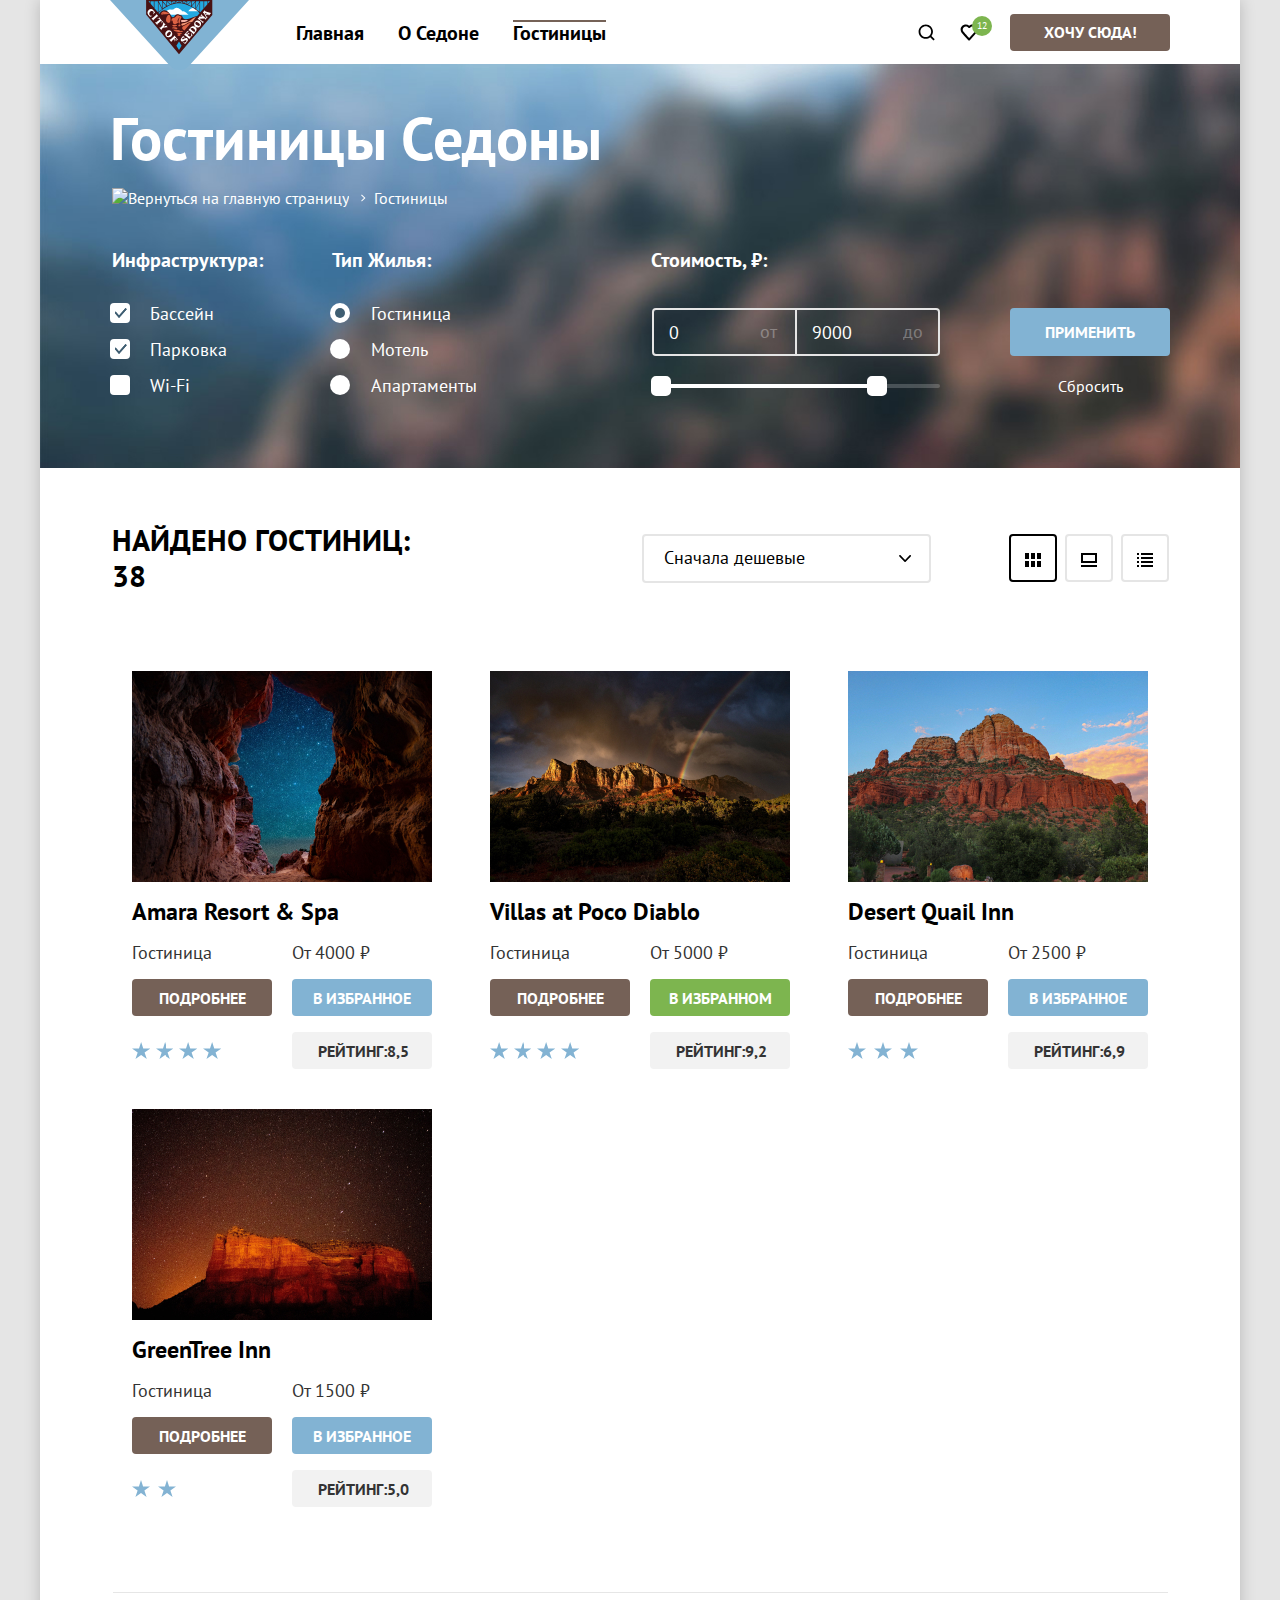
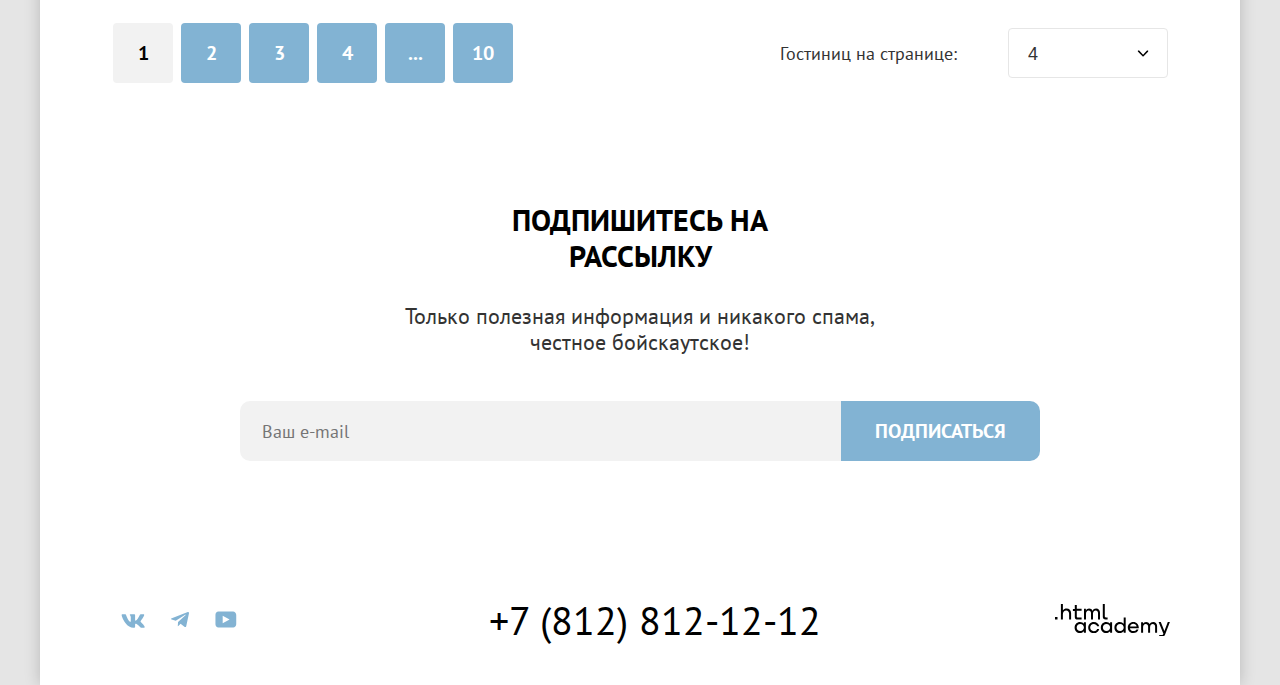
==== commit 38a9a507: "добавляет правки" ====
--- a/catalog.html
+++ b/catalog.html
@@ -65,8 +65,8 @@
                 <a class="breadcrumbs-link" href="catalog.html">Гостиницы</a>
               </li>
             </ul>
-          <div class="filter-products">
-          <h2 class="visually-hidden" >Список отелей с фильтрами</h2>  
+          
+
           <form class="catalog-filter" action="https://echo.htmlacademy.ru/" method="get">
             <fieldset class="catalog-filter-group filter-infrastructure">
               <legend class="catalog-filter-title">Инфраструктура:</legend>
@@ -118,10 +118,10 @@
                 <label class="control">
                   <input class="control-input" type="radio" name="product-group" value="Апартаменты">
                   <span class="control-mark"></span>
-                  <span class="control-label">Апартаменты</span>
-                  
+                  <span class="control-label">Апартаменты</span>                  
                 </label>
               </li>
+
             </ul>
           </fieldset>                  
           <fieldset class="catalog-filter-group">
@@ -160,31 +160,37 @@
             <button class="button button-del" type="submit">Сбросить</button>
           </div>            
           </form>
-          </div>
+          
         </section>
         <section class="price">                      
-        <section class="sorting">
-		<h2 class="sorting-title">Найдено гостиниц: 38</h2>	
-		<select class="select-control" aria-label="Сортировка">          		
+          <div class="sorting">
+		      <h2 class="sorting-title">Найдено гостиниц: 38</h2>	
+		        <select class="select-control" aria-label="Сортировка">          		
           		<option value="cheap">Сначала дешевые</option>
               <option value="popular">Сначала популярные</option>
           		<option value="expensive">Сначала дорогие</option>
-        	</select>
-		<div class="sorting-button">
-        	<a class="button button-light button-light-curent" href="#">
-          		<span class="visually-hidden">Показать таблицу</span>
-			<img class="sorting-img" src="images/icon-table.svg" width="16px" heidht="14px" alt="Показать таблицу">
-        	</a>
-        	<a class="button button-light" href="#">
-			<span class="visually-hidden">Показать карточки</span>
-			<img class="sorting-img" src="images/icon-slideshow.svg" width="16px" heidht="14px" alt="Показать карточки">
-       		</a>
-        	<a class="button button-light" href="#">
-          		<span class="visually-hidden">Показать список</span>
-			<img class="sorting-img" src="images/icon-list.svg" width="16px" heidht="14px" alt="Показать список">
-       		</a>
-		</div>
-	      </section>
+          	</select>
+		        <div class="sorting-button">
+        	    <a class="button button-light button-light-curent" href="#">
+          		  <span class="visually-hidden">Показать таблицу</span>
+                <svg width="16" height="14" viewBox="0 0 16 14" fill="none" xmlns="http://www.w3.org/2000/svg">
+                  <path class="sorting-img" d="M4 0H0v6h4V0ZM16 0h-4v6h4V0ZM10 0H6v6h4V0ZM4 8H0v6h4V8ZM16 8h-4v6h4V8ZM10 8H6v6h4V8Z" fill="#000"/>
+                </svg>
+        	    </a>
+        	    <a class="button button-light" href="#">
+			          <span class="visually-hidden">Показать карточки</span>
+                <svg width="16" height="14" viewBox="0 0 16 14" fill="none" xmlns="http://www.w3.org/2000/svg">
+                  <path class="sorting-img" d="M16 12H0v2h16v-2ZM14 2v6H2V2h12Zm2-2H0v10h16V0Z" fill="#000"/>
+                </svg>
+       		    </a>
+        	    <a class="button button-light" href="#">
+          		  <span class="visually-hidden">Показать список</span>
+                <svg width="16" height="14" viewBox="0 0 16 14" fill="none" xmlns="http://www.w3.org/2000/svg">
+                  <path class="sorting-img" d="M2 0H0v2h2V0ZM16 0H4v2h12V0ZM2 4H0v2h2V4ZM16 4H4v2h12V4ZM2 8H0v2h2V8ZM16 8H4v2h12V8ZM2 12H0v2h2v-2ZM16 12H4v2h12v-2Z" fill="#000"/>
+                </svg>
+       		    </a>
+		        </div>
+	        </div>
           <ul class="product-list">        
             <li class="product-card">
               <a class="product-card-link" href="product.html">
@@ -213,39 +219,40 @@
               <a class="card-button button card-button-favorites favorite-current" href="#">В избранном</a>
               <span class="card-stars four"> </span>                        
               <a class="card-button card-button-rating button" href="#">Рейтинг:9,2</a>
-          </li>
-          <li class="product-card">
-            <a class="product-card-link" href="product.html">
-              <img class="product-card-image" src="images/hotel-3.jpg" width="300px" heidht="211px" alt="отель Desert Quail Inn">              
-            </a>
-            <a class="product-card-link-title" href="#">
+            </li>
+            <li class="product-card">
+              <a class="product-card-link" href="product.html">
+                <img class="product-card-image" src="images/hotel-3.jpg" width="300px" heidht="211px" alt="отель Desert Quail Inn">              
+              </a>
+              <a class="product-card-link-title" href="#">
               <h3 class="product-card-title">Desert Quail Inn</h3>
-            </a>
+              </a>
               <span class="card-name"> Гостиница </span>
               <b class="card-price">От 2500 ₽</b>        
               <a class="card-button button card-button-more" href="#">Подробнее</a>
               <a class="card-button button card-button-favorites" href="#">В избранное</a>
               <span class="card-stars three"></span>                         
               <a class="card-button card-button-rating button" href="#">Рейтинг:6,9</a>
-          </li>
-          <li class="product-card">
-            <a class="product-card-link" href="product.html">
-              <img class="product-card-image" src="images/hotel-4.jpg" width="300px" heidht="211px" alt="отель GreenTree Inn">
-            </a>
-            <a class="product-card-link-title" href="#">
-              <h3 class="product-card-title">GreenTree Inn</h3>
-            </a>
+            </li>
+            <li class="product-card">
+              <a class="product-card-link" href="product.html">
+                <img class="product-card-image" src="images/hotel-4.jpg" width="300px" heidht="211px" alt="отель GreenTree Inn">
+              </a>
+              <a class="product-card-link-title" href="#">
+                <h3 class="product-card-title">GreenTree Inn</h3>
+              </a>
               <span class="card-name"> Гостиница </span>
               <b class="card-price">От 1500 ₽</b>        
               <a class="card-button button card-button-more" href="#">Подробнее</a>
               <a class="card-button button card-button-favorites" href="#">В избранное</a>
               <span class="card-stars two"></span>                         
               <a class="card-button card-button-rating button" href="#">Рейтинг:5,0</a>
-          </li>
-        </ul>
-        <div class="pagination-container">
-        <ul class="pagination">
-                   <li class="pagination-item">
+            </li>
+          </ul>
+
+          <div class="pagination-container">
+            <ul class="pagination">
+              <li class="pagination-item">
             <a class="pagination-link pagination-current">1</a>
           </li>
           <li class="pagination-item">
@@ -277,13 +284,13 @@
           </div>
       	</div>
        </section>
-    </section>
+   
         <section class="subscription subscription-catalog">
             <h2 class="subscription-catalog subscription-title">Подпишитесь на рассылку</h2>
             <p class="subscription-catalog subscription-text" >Только полезная информация и никакого спама, честное бойскаутское!</p>
             <form class="subscription-form" method="post">
-              <label class="visually-hidden"newsletter-email">Email</label>
-              <input class="subscription-input" placeholder="Ваш e-mail" type="email" name="subscription-email" id="subscription-email" required>
+              <label class="visually-hidden">Email</label>
+              <input class="subscription-input" placeholder="Ваш e-mail" type="email" name="email" id="subscription-email" required>
               <button type="submit" class="button subscription-button">Подписаться</button>
             </form>
         </section>
@@ -293,29 +300,37 @@
       <footer>
         <section class="footer-social">
           <h2 class="visually-hidden">Социальные сети</h2>
-          <ul class="footer-social-list">
-          <li class="footer-social-item">
-            <a class="button" href="#">
-              <img class="search" src="images/vk.svg" width="24px" height="14px" alt="Поиск">
-              <span class="visually-hidden">ВКонтакте</span>
-            </a>
-          </li>
-          <li class="footer-social-item">
-           <a class="button" href="#">
-             <img class="search" src="images/telegram.svg" width="18px" height="16px" alt="Поиск">
-              <span class="visually-hidden">Телеграмм</span>
-           </a>
-          </li>
-          <li class="footer-social-item">
-           <a class="button" href="#">
-              <img class="search" src="images/you-tube.svg" width="22px" height="17px" alt="Поиск">
-              <span class="visually-hidden">Ютюб</span>
-           </a>
-         </li>
-          </ul>
-          <a class="contacts-phone" href="tel:+78128121212">+7 (812) 812-12-12</a>
-          <img class="logo-htmlacademy" src="images/html-academy.svg" width="115" height="33" alt=".html academy">
-        </section>
+            <ul class="footer-social-list">
+              <li class="footer-social-item">
+                <a class="button" href="https://vk.com/htmlacademy">
+                  <img class="search" src="images/vk.svg
+                  " width="24px" height="14px" alt="ВКонтакте">
+                  <span class="visually-hidden">ВКонтакте</span>
+                </a>
+              </li>
+              <li class="footer-social-item">
+                <a class="button" href="https://t.me/htmlacademy ">
+                  <img class="search" src="images/telegram.svg" width="18px" height="16px" alt="Телеграмм">
+                  <span class="visually-hidden">Телеграмм</span>
+                </a>
+              </li>
+              <li class="footer-social-item">
+                <a class="button" href="https://www.youtube.com/user/htmlacademyru">
+                  <img class="search" src="images/you-tube.svg" width="22px" height="17px" alt="Ютюб">
+                  <span class="visually-hidden">Ютюб</span>
+                </a>
+             </li>
+            </ul>
+            <p class="tel">
+              <a class="contacts-phone" href="tel:+78128121212">+7 (812) 812-12-12
+              </a>
+            </p>
+            <a class="html-academy footer-html-academy" href="https://htmlacademy.ru">
+              <svg width="115" height="33" viewBox="0 0 115 33" fill="none" xmlns="http://www.w3.org/2000/svg">
+                  <path class="footer-html-academy" d="M0 13.9v2.6h2.5v-2.6H0ZM11.6 5.5c-1.6 0-2.8.7-3.6 1.7h-.1V1h-2v15.5h2v-5.3c0-2.1 1.3-3.6 3.3-3.6 1.8 0 2.9 1.4 2.9 3.2v5.7h2v-6.1c.1-3-1.8-4.9-4.5-4.9ZM26.6 5.8h-4.8V2.1h-2v3.8h-1.9v2h1.9v6c0 1.7 1 2.7 2.7 2.7h4.1v-2h-3.7c-.7 0-1.1-.4-1.1-1.1V7.8h4.8v-2ZM41.1 5.6c-1.6 0-2.9.8-3.5 2.1h-.1c-.6-1.2-1.8-2.1-3.4-2.1-1.4 0-2.5.8-3.1 1.8h-.1V5.8H29v10.6h2V11c0-2 1-3.5 2.6-3.5 1.5 0 2.4 1 2.4 2.6v6.3h2v-5.6c0-2.4 1.4-3.3 2.6-3.3 1.5 0 2.4 1 2.4 2.6v6.3h2V9.9c.1-2.5-1.4-4.3-3.9-4.3ZM47.8 13.7c0 1.7 1 2.7 2.8 2.7h2v-2h-1.7c-.7 0-1.1-.4-1.1-1.1V1h-2v12.7ZM28.9 20.7c-.9-1.1-2.2-1.8-3.9-1.8-3.1 0-5.4 2.3-5.4 5.6s2.3 5.6 5.4 5.6c1.8 0 3-.8 3.8-1.9h.1v1.6h2V19.2h-2v1.5Zm-3.6 7.4c-2.2 0-3.6-1.6-3.6-3.6s1.4-3.6 3.6-3.6 3.6 1.6 3.6 3.6c0 1.9-1.4 3.6-3.6 3.6ZM44.2 23c-.5-2.4-2.6-4.1-5.4-4.1-3.4 0-5.6 2.5-5.6 5.6 0 3.1 2.2 5.6 5.6 5.6 2.8 0 4.9-1.8 5.4-4.2h-2.1c-.4 1.3-1.7 2.3-3.3 2.3-2.2 0-3.6-1.6-3.6-3.6s1.4-3.6 3.6-3.6c1.6 0 2.8 1 3.3 2.2h2.1V23ZM55.1 20.7c-.9-1.1-2.2-1.8-3.9-1.8-3.1 0-5.4 2.3-5.4 5.6s2.3 5.6 5.4 5.6c1.8 0 3-.8 3.8-1.9h.1v1.6h2V19.2h-2v1.5Zm-3.6 7.4c-2.2 0-3.6-1.6-3.6-3.6s1.4-3.6 3.6-3.6 3.6 1.6 3.6 3.6c0 1.9-1.5 3.6-3.6 3.6ZM68.7 20.8c-.9-1.1-2.2-1.9-3.9-1.9-3.1 0-5.4 2.3-5.4 5.6s2.2 5.6 5.4 5.6c1.7 0 3-.8 3.8-1.8h.1v1.5h2V14.4h-2v6.4Zm-3.6 7.3c-2.2 0-3.6-1.6-3.6-3.6s1.4-3.6 3.6-3.6 3.6 1.6 3.6 3.6c-.1 2-1.5 3.6-3.6 3.6ZM78.3 18.9c-3.3 0-5.5 2.5-5.5 5.6 0 3 2.1 5.6 5.5 5.6 2.5 0 4.5-1.3 5.2-3.6h-2.1c-.5 1-1.6 1.6-3 1.6-1.9 0-3.3-1.3-3.4-2.9h8.8c.2-3.6-2-6.3-5.5-6.3Zm0 1.9c1.7 0 3 1 3.3 2.6h-6.5c.3-1.5 1.5-2.6 3.2-2.6ZM98.2 18.9c-1.6 0-2.9.8-3.6 2h-.1c-.6-1.2-1.8-2-3.4-2-1.4 0-2.5.7-3.1 1.8v-1.5h-1.9v10.6h2v-5.4c0-2 1-3.4 2.6-3.5 1.5 0 2.4 1 2.4 2.6v6.3h2v-5.6c0-2.4 1.4-3.3 2.6-3.3 1.5 0 2.4 1 2.4 2.6v6.3h2v-6.5c.1-2.6-1.4-4.4-3.9-4.4ZM109.4 28l-3.6-8.9h-2.2l4.8 11.6c-.3.9-.7 1.2-1.7 1.2h-2.5v2h2.5c1.8 0 2.8-.8 3.5-2.6l4.7-12.2h-2.1l-3.4 8.9Z" fill="#000"/>
+              </svg> 
+            </a>                       
+       </section>
       </footer>
     </div>
   </body>
--- a/styles/styles.css
+++ b/styles/styles.css
@@ -30,16 +30,25 @@
 }
 
 body {
+  font-family: "PT Sans", "Arial", sans-serif;
+  font-style: normal;
   margin: 0;	
   min-height: 100%;
-  font-family: "PT Sans", sans-serif;
   font-size:18px;
   line-height: 21px;
   color: #000000;
   background: #E5E5E5;
 }
 
-h2, h3, h4 {
+.page-container {
+  background-color: #FFFFFF;
+  width: 1200px;
+  margin: 0 auto;
+  background: #E5E5E5;
+  box-shadow: 0px 0px 15px rgba(0, 0, 0, 0.2);
+}
+
+/*h2, h3, h4 {
   font-size: 30px;
   line-height: 36px;
   text-transform: uppercase;
@@ -47,11 +56,6 @@
   margin: 0;
 }
 
-h3 {
-  font-size: 24px;
-  line-height: 28px;
-}
-
 ol, li, ul {
   padding: 0;
   list-style-type: none;
@@ -63,7 +67,7 @@
 
 a {
   text-decoration: none;
-}
+}*/
 
 .button-all {
   padding: 8px 15px 8px 15px;
@@ -101,13 +105,6 @@
   cursor: default;
 }
 
-.page-container {
-  width: 1200px;
-  margin: 0 auto;
-  background: #E5E5E5;
-  box-shadow: 0px 0px 15px rgba(0, 0, 0, 0.2);
-}
-
 .navigation {
   display: flex;
   background: #FFFFFF;
@@ -140,6 +137,7 @@
   flex-wrap: wrap;
   align-items: center;
   margin: 0;
+  padding: 0;
   width: 500px;
   margin-left: 30px;
   list-style-type: none;
@@ -166,7 +164,7 @@
 .catalog::after {
   position: absolute;
   right: 17px;
-  bottom: 0;
+  bottom: -1;
   left: 17px;
   height: 2px;
   background-color: #756257;
@@ -201,7 +199,7 @@
 .favorite::after {
   position: absolute;
   left: 24px;
-  top: 12px;
+  top: 14px;
   min-width: 20px;
   height: 20px;
   background-color: #7DB54F;
@@ -222,20 +220,37 @@
   background-color: #ffffff;	
 }
 
-.main-index { 
+.hero-welcome { 
   color: #000000;
   background-color: #ffffff;
   background-image: url("../images/background.jpg");
   background-repeat: no-repeat;
-  background-size: 100% auto;
-  padding-top: 51px;
+  background-size: cover;
+  padding: 51px;
+  position: relative;
+  display: block;
+  margin: 0 auto;
+  padding: 51px 370px 79px 370px;
+  
 }  
+
+.hero-welcome::after {		
+  position: absolute;
+  content: ' ';
+  bottom: 0;
+  left: 0;
+  height: 57px;
+  width: 1200px;
+  background-image: url("../images/divider.svg");
+  background-repeat: no-repeat;
+}
+
 
 .inner-container {	
   background-image: url("../images/catalog-background.jpg");
   background-repeat: no-repeat;
-  background-size: 100% auto;
-  color: #fff;
+  background-size: cover;
+  color: #FFFFFF;
   padding: 35px 70px 64px 70px;
 }  
 
@@ -264,15 +279,17 @@
   margin: 2px 8px;
 }
 
-.filter-products {
+/*.filter-products {
   display: flex;
   justify-content: space-between;
   width: 1060px;
-}
+}*/
 
 .catalog-filter {
   list-style-type: none;
   display: flex;
+  justify-content: space-between;
+  width: 1060px;
 }
 
 .catalog-filter-title {
@@ -603,6 +620,7 @@
   grid-template-columns: repeat(3, 340px);
   gap: 0 18px; 
   margin: 0;
+  padding: 0;
   margin-bottom: 65px;
 }
 
@@ -732,6 +750,14 @@
   align-items: center;
 }
 
+/*.card-stars.five {
+  background: url("../images/stars.svg");
+  align-self: center;
+  width: 107px;
+  height: 17px;
+  background-repeat: space;
+}*/
+
 .card-stars.four {
   background: url("../images/stars.svg");
   align-self: center;
@@ -767,25 +793,6 @@
   color: #333333;
 }
 
-.hero-welcome {
-  position: relative;
-  display: block;
-  margin: 0 auto;
-  padding: 0 370px;
-  margin-bottom: 79px;
-}
-
-.hero-welcome::after {		
-  position: absolute;
-  content: ' ';
-  bottom: -79px;
-  left: 0;
-  height: 57px;
-  width: 1200px;
-  background-image: url("../images/divider.svg");
-  background-repeat: no-repeat;
-}
-
 .sorting {
   display: flex;
   align-items: center;
@@ -793,6 +800,11 @@
 }
 
 h2.sorting-title {
+  margin: 0;
+  font-weight: 700;
+  font-size: 30px;
+  line-height: 36px;
+  text-transform: uppercase;
   margin-right: 191px;
 }
 
@@ -812,7 +824,7 @@
   border-radius: 4px;
   background-color: #fff;
   width:290px;
-  font-family: 'PT Sans';
+  font-family: "PT Sans", "Arial", sans-serif;
   font-style: normal;
   font-weight: 400;
   font-size: 18px;
@@ -824,13 +836,15 @@
   background-size: 12px 17px;
 }
 
-.sorting-img {
+/*.sorting-img {
 display: block;
 width: 16px;
-}
+}*/
 
 .button-light {
-  width: 48px;
+  width: 16px;
+  height: 16px;
+  display: block;
   align-items: center;
   padding: 14px 14px;
   border: 2px solid #E5E5E5;
@@ -844,6 +858,15 @@
   margin-left: 0;
 }
 
+.button-light:hover, 
+.button-light:active {
+  border: 2px solid #000000;
+}
+
+.button-lighte:focus {
+  border: 2px solid #68A2CA;
+}
+
 .advantages {
    text-align: center;
    color: #000;
@@ -867,19 +890,27 @@
 }
 
 .advantages-list-icon {
-  color: #000;
-  display: flex;
+  color: #000000;
+  display: flex;
+  flex-wrap: wrap;
+  list-style-type: none;
+  padding: 0;
 }
 
 .advantages-list-icon li {
-  max-width: 400px;
-  padding: 80px 85px 81px 85px;
-  width: 100%;
-  background-color:rgb(240, 246, 250);
+  width: 400px;
+  padding: 80px 0 81px 0;
+  background-color:#F0F6FA;
 }	
 
+
+.advantages-list-icon p {
+  padding: 0 85px 0 85px;
+}	
+
+
 .advantages-list-icon li:nth-child(even) { 
-  background-color: #ffffff;
+  background-color: #FFFFFF;
 }
 
 .advantages-description-wrapper {
@@ -887,11 +918,7 @@
   background: #82B3D3;
   padding: 93px 85px;
   width: 230px;
-  color: #ffffff;   
-}
-
-.advantages-description-wrapper h3 {
-  margin-bottom: 28px;
+  color: #FFFFFF;   
 }
 
 h2.advantages-title {
@@ -917,9 +944,13 @@
   margin-top:30px;
 }
 
-h3.advantages-title {
-  margin: 0 auto 30px;
-  padding: 0 25px;
+.advantages-list h3 {
+  font-weight: 700;
+  font-size: 24px;
+  line-height: 28px;
+  text-transform: uppercase;
+  margin: 0;
+  margin-bottom: 29px;
 }
 
 .advantages-list p {
@@ -927,24 +958,39 @@
   font-weight: 400;
   font-size: 18px;
   line-height: 21px;
+  margin: 0;
+  margin-top: 28px;
 }
 
 h3.advantages-title-housing {
   margin-top: 28px;
 }
 
+h3.advantages-title-food {
+  margin-top: 30px;
+}
+
 h3.advantages-title-souvenirs {
   margin-top: 24px;
 }
 
-p.advantages-description-souvenirs {
+
+/*p.advantages-description-souvenirs {
   margin-top: 27px;
+}*/
+
+h3.advantages-title-city {
+  margin-bottom: 26px;
+}
+
+.advantages-description-wrapper h3 {
+  margin-bottom: 28px;
 }
 
 .advantages-item-number {
-  color: #000;
-  width: 230px;
-  padding: 103px 85px 102px;
+  list-style-type: none;
+  width: 400px;
+  padding: 103px 0 102px;
   background-color: rgba(131, 179, 211, 0.12);
 }
 
@@ -952,9 +998,19 @@
   background-color: rgba(131, 179, 211, 0.2);
 }
 
-.wrapper-text {
-  padding: 63px 0 90px;
-}
+.advantages-item-number h3 {
+  padding: 0 110px;
+}
+
+.advantages-item-number p{
+  color: #000;
+  padding: 0 85px;
+}
+
+/*.advantages-title {
+  margin: 0 auto 30px;
+  padding: 0 110px;
+}*/
 
 .hotel-search {
   text-align: center;
@@ -967,6 +1023,10 @@
 .hotel-search-title {
   width: 297px;	
   margin: 0 auto;
+  font-weight: 700;
+  font-size: 30px;
+  line-height: 36px;
+  text-transform: uppercase;
 }
 
 .hotel-search-text {
@@ -1154,7 +1214,7 @@
   width: 1200px;
   justify-content: space-between;
   box-sizing: border-box;
-  padding: 35px 55px 35px 55px;
+  padding: 38px 70px 35px 55px;
   margin: 0 auto;
   background: #FFFFFF;
   align-items: center;
@@ -1162,6 +1222,12 @@
 
 .footer-social-list {
   display: flex;
+  flex-wrap: wrap;
+  width: 190px;
+}
+
+ul.footer-social-list {
+  padding: 0;
 }
 
 .footer-social-item {
@@ -1176,7 +1242,6 @@
   font-size: 40px;
   line-height: 40px;
   text-decoration: none;
-  margin-left: 15px;
   width: 331px;
   color: #000000;
 }
@@ -1197,27 +1262,33 @@
   padding: 9px 0px 8px 0px;
 }
 
-/*
-.logo-htmlacademy path {
+.footer-html-academy path {
   fill: #000000;
 }
 
-.logo-htmlacademy:focus path, 
-.logo-htmlacademy:hover path {
+.footer-html-academy:focus path, 
+.footer-html-academy:hover path {
   fill: #756157;
 }
 
-.logo-htmlacademy:active path {
+.footer-html-academy:active path {
   fill: rgba(117, 97, 87, 0.3);
 }
-*/
+
+.tel {
+  width: 350px;
+  margin: 0 12px 4px 0;
+}
+.html-academy {
+  width: 115px;
+}
 
 .modal-container {
   position: fixed;
   top: 0;
   left: 0;
   display: flex;
-  width: 100%;
+  width: 1200px;
   height: 100%;
   background-color: rgba(242, 242, 242, 0.8);
   z-index: 1;
@@ -1252,6 +1323,19 @@
   cursor: pointer;
 } 
 
+.modal-close-button:hover {
+  background-color: #E6E6E6;
+}
+
+.modal-close-button:focus {
+  border: 3px solid #82B3D3;
+  background-color: #E6E6E6;
+}
+
+.modal-close-button:active{
+  opacity: 0.3;
+}
+
 .modal-title {
   font-family: 'PT Sans';
   font-style: normal;
@@ -1260,7 +1344,7 @@
   line-height: 36px;
   text-transform: uppercase;
   color: #000000;
-  margin-bottom: 58px;
+  margin: 0 0 58px 0;
 }
 
 .auth-form-user-options {
@@ -1311,6 +1395,7 @@
   margin: 0;
   align-items: center;
   margin-top: 4px;
+  position: relative;
 }
 
 .auth-form-field { 
@@ -1320,9 +1405,6 @@
   border: none;
   width: 361px;
   height: 50px;
-  background-image: url("../images/date.svg");
-  background-repeat: no-repeat;
-  background-position: center right 20px;
   font-family: 'PT Sans';
   font-style: normal;
   font-weight: 400;
@@ -1331,19 +1413,44 @@
   color: #000000;
 }
 
+.auth-form-field:hover {
+  background-color: #E6E6E6;
+}
+
+.auth-form-field:focus {
+  border: 3px solid #82B3D3;
+  background-color: #E6E6E6;
+}
+
+.auth-form-field:active{
+  border: 3px solid #000000;
+  background-color: #FFFFFF;
+}
+
+.date {
+  position: absolute;
+  top: 17px;
+  right: 19px;
+  background-image: url("../images/date.svg");
+  width: 15px;
+  height: 15px;
+  background-repeat: no-repeat;
+  cursor: pointer;
+  border: none;
+}
+
 .date-departure {
   margin-top: 10px;
 }
 
 .field-text {
-  margin-left: 156px;
-  margin-top: 8px;
   color: #333333;
   font-family: 'PT Sans';
   font-style: normal;
   font-weight: 400;
   font-size: 16px;
   line-height: 21px;
+  margin: 10px 0 0 156px;
 }
 
 .text-error {
@@ -1353,12 +1460,104 @@
 .auth-group-number {
   display: flex;
   justify-content: space-between;
+}
+
+.auth-form-register {
+  width: 360px;
+  color: #000000;
+  background-color: #ffffff;
+}
+
+.group-people {
+  position: relative;
+  margin-top: 12px;
+}
+
+.label-adults {
+  margin-right: 59px;
+}
+.people-adults{
+  margin-right: 55px;
+}
+
+.button-minus {
+  position: absolute;
+  content: '';
+  background: #F2F2F2;
+  right: 102px;
+  top: 23px;
+  width: 13px;
+  height: 13px;
+  background-image: url("../images/minus.svg");
+  background-repeat: no-repeat;
+  border: none;
+}
+
+.button-minus:hover {
+  color: #000000;
+  opacity: 1;
+}
+
+.button-minus:focus {
+  border: 3px solid #82B3D3;
+  padding: 7px 7px;
+  opacity: 1;
+}
+
+.button-minus:active{
+  opacity: 0.3;
+}
+
+.field-children {
+  background: #F2F2F2;
+  width: 136px;
+  padding: 0;
+  text-align: center;
+  border: none;
+  margin-left: 42px;
+}
+
+.field-adults {
+  background: #F2F2F2;
+  width: 134px;
+  padding: 0;
+  text-align: center;
+  border: none;
+}
+
+.button-plus {
+  position: absolute;
+  right: 19px;
+  top: 17px;
+  content: ''; 
+  background: #F2F2F2;
+  width: 13px;
+  height: 13px;
+  background-image: url("../images/plus.svg");
+  background-repeat: no-repeat;
+  border: none;
+  opacity: 0.3;
+}
+
+.button-plus:hover {
+  color: #000000;
+  opacity: 1;
+}
+
+.button-plus:focus {
+  border: 3px solid #82B3D3;
+  padding: 7px 7px;
+  opacity: 1;
+}
+
+.button-plus:active{
+  opacity: 0.3;
 }
 
 .auth-form-button {
   width: 575px;
   padding: 12px 26px;
-  margin-top: 43px;
+  margin-top: 39px;
   background: #83B3D3;
   border-radius: 10px;
   border: none;
@@ -1371,69 +1570,25 @@
   color: #FFFFFF;
 }
 
-.auth-form-register {
-  width: 360px;
-  color: #000000;
-  background-color: #ffffff;
-}
-
-.group-people {
-  position: relative;
-  margin-top: 12px;
-}
-
-.label-adults {
-  margin-right: 59px;
-}
-.people-adults{
-  margin-right: 55px;
-}
-
-.button-minus {
-  position: absolute;
-  content: '';
-  background: #F2F2F2;
-  right: 85px;
-  top: 2px;
-  width: 50px;
-  padding: 22px 15px 23px 12px;
-  background-image: url("../images/minus.svg");
-  background-repeat: no-repeat;
-  background-position: center right 19px;
-  border: none;
-}
-
-.field-children {
-  background: #F2F2F2;
-  width: 136px;
-  padding: 0;
-  text-align: center;
-  border: none;
-  margin-left: 42px;
-}
-
-.field-adults {
-  background: #F2F2F2;
-  width: 134px;
-  padding: 0;
-  text-align: center;
-  border: none;
-}
-
-.button-plus {
-  position: absolute;
-  right: 2px;
-  top: 1px;
-  content: ''; 
-  background: #F2F2F2;
-  width: 50px;
-  padding: 22px 15px 23px 12px;
-  background-image: url("../images/plus.svg");
-  background-repeat: no-repeat;
-  background-size: 15px 15px;
-  background-position: center right 17px;
-  border: none;
-  opacity: 0.3;
+.auth-form-button:hover {
+  background: #68A2CA;
+}
+
+.auth-form-button:focus {
+  background: #68A2CA;
+  border: 3px solid #756257;
+}
+
+.auth-form-button:active {
+  color: #F5F5F5;
+  background: #82B3D3;
+}
+
+.subscription-button:disabled:hover {
+  color: #FFFFFF;
+  background: #E5E5E5;
+  outline: none;
+  cursor: default;
 }
 
 .tooltip {
@@ -1512,5 +1667,5 @@
 }
 
 .modal-container-close {
-  display: none;
+  /*display: none;*/
 }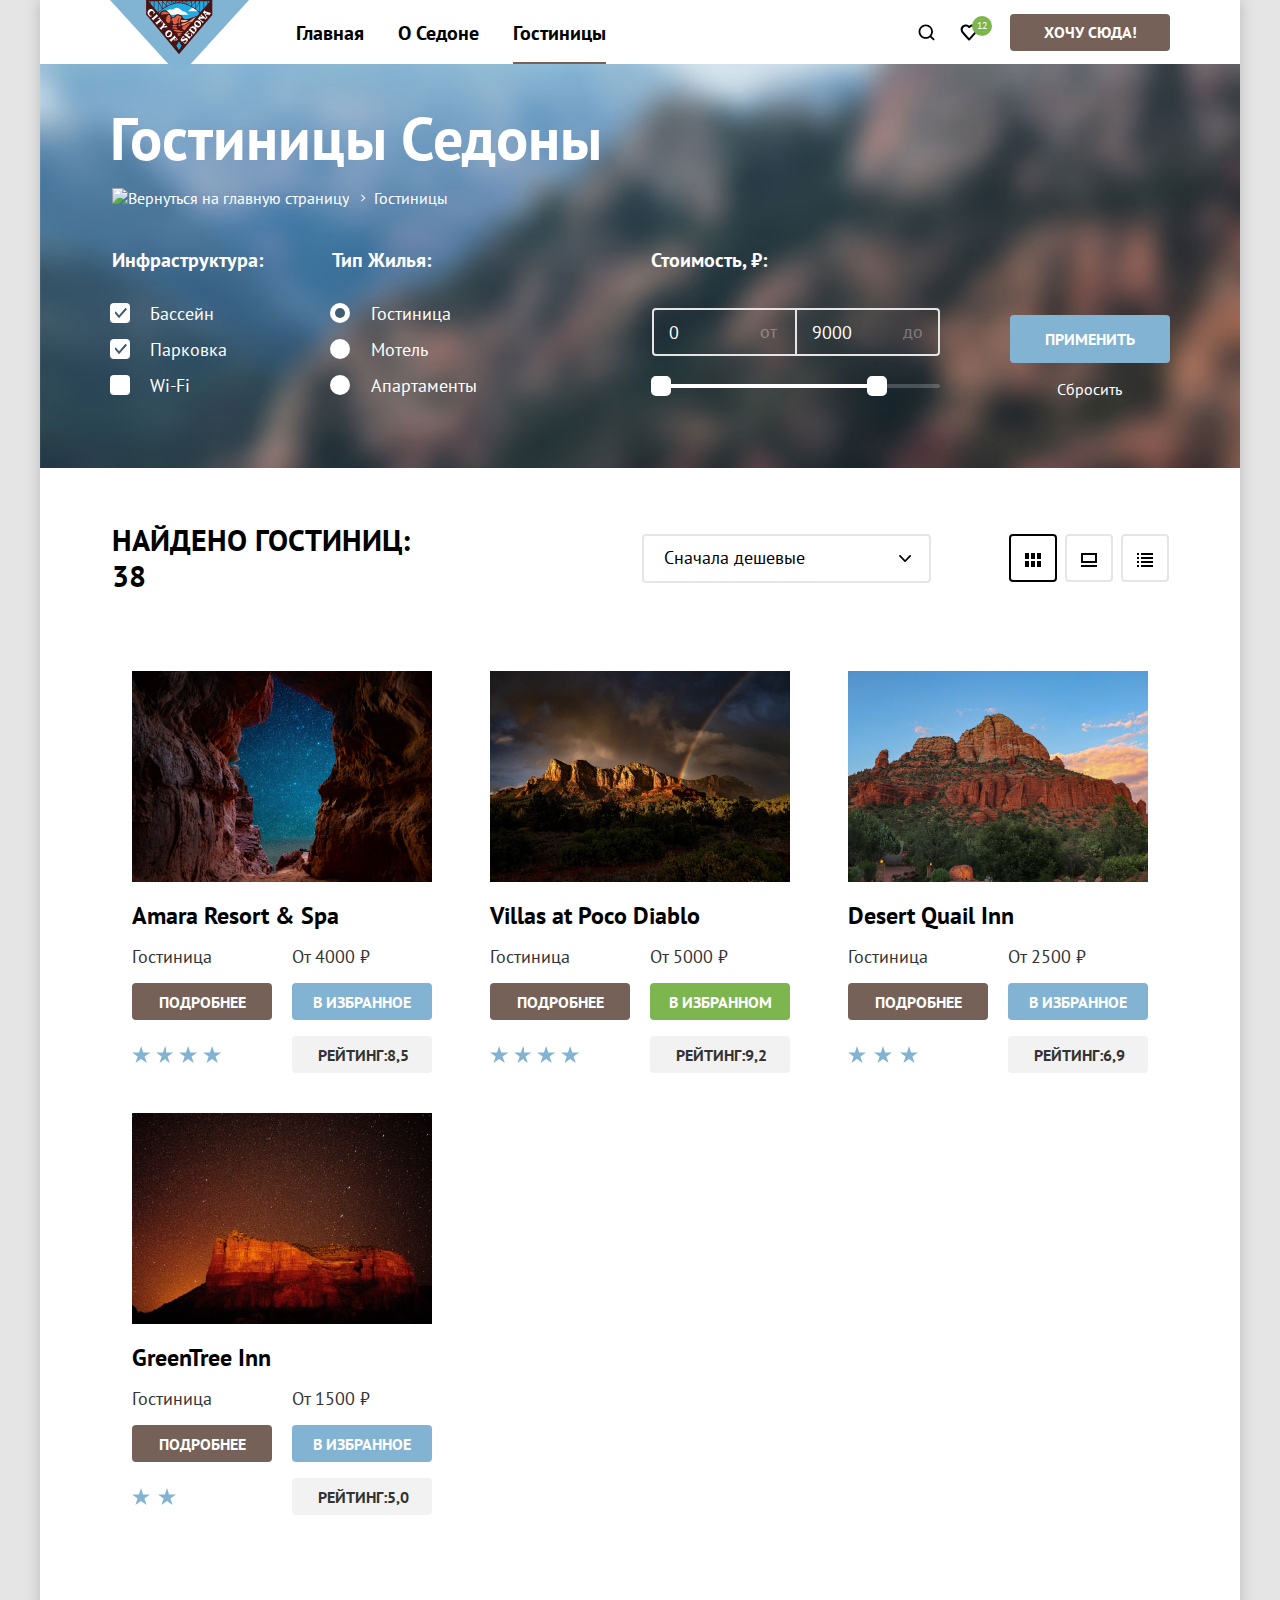
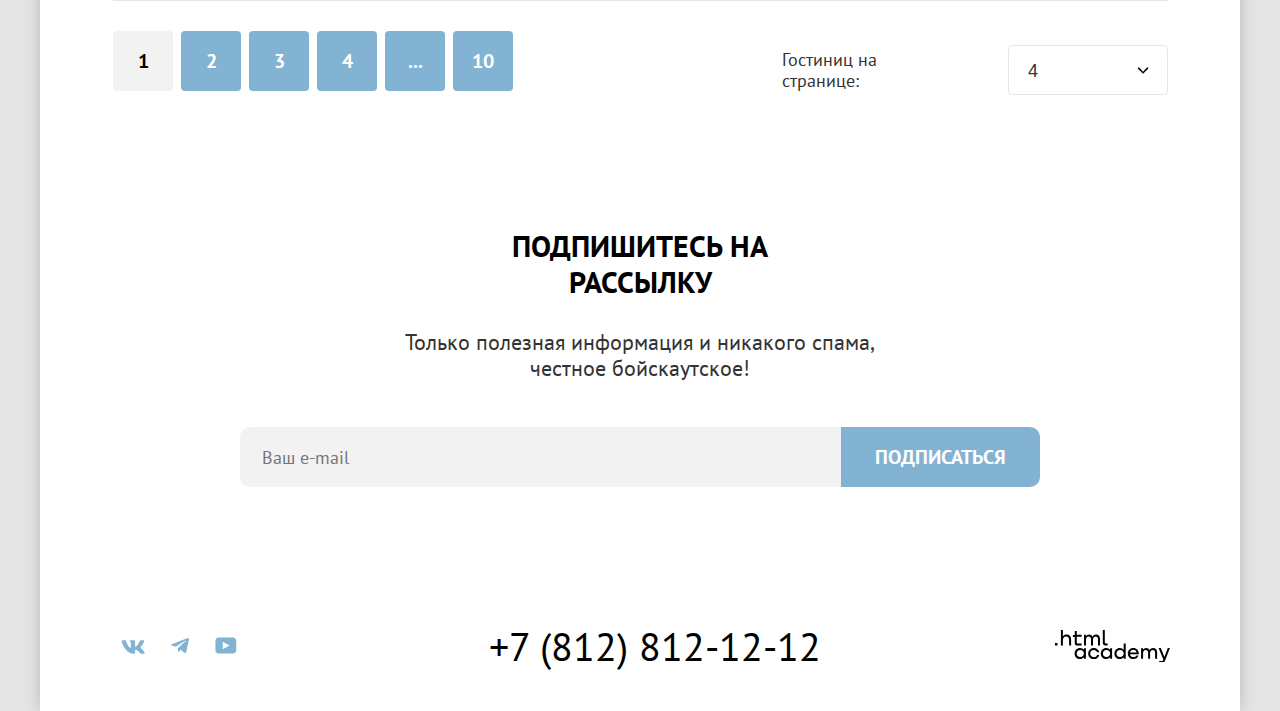
==== commit fb4e2df8: "добавляет  изменения страницы" ====
--- a/catalog.html
+++ b/catalog.html
@@ -11,8 +11,8 @@
     <div class="page-container">
       <header class="page-header">
         <nav class="navigation">
-	        <a class="navigation-logo href="#">
-            <img class="logo" src="images/logo.svg" width="139px" height="70px" alt="Логотип Седона.">
+	        <a class="navigation-logo" href="index.html">
+            <img class="logo" src="images/logo.svg" width="139" height="70" alt="Логотип Седона.">
       	  </a>
           <ul class="navigation-list">
             <li class="navigation-item">
@@ -28,7 +28,7 @@
         <ul class="navigation-list navigation-user">
           <li class="navigation-item">
             <a class="navigation-icon" href="#">
-              <img class="search" src="images/search.svg" width="18px" height="17px" alt="Поиск">
+              <img class="search" src="images/search.svg" width="18" height="17" alt="Поиск">
               <span class="visually-hidden">
                 Поиск
               </span>
@@ -36,9 +36,9 @@
           </li>
           <li class="navigation-item">
             <a class="navigation-icon favorite" href="#">
-              <img class="favorite" src="images/favorite.svg" width="18px" height="17px" alt="Отзывы">
+              <img class="favorite" src="images/favorite.svg" width="18" height="17" alt="Избранное">
               <span class="visually-hidden">
-                Отзывы
+                Избранное
               </span>
             </a>
           </li>
@@ -58,15 +58,12 @@
                 <a class="breadcrumbs-link" href="index.html">
                   <img src="images/union.svg" width="12" height="12" alt="Вернуться на главную страницу">
                   <img class="arrow-right" src="images/arrow-right.svg" width="5" height="8" alt="arrow">
-                </a>
-                
+                </a>                
               </li>
               <li class="breadcrumbs-item">
                 <a class="breadcrumbs-link" href="catalog.html">Гостиницы</a>
               </li>
             </ul>
-          
-
           <form class="catalog-filter" action="https://echo.htmlacademy.ru/" method="get">
             <fieldset class="catalog-filter-group filter-infrastructure">
               <legend class="catalog-filter-title">Инфраструктура:</legend>
@@ -78,21 +75,20 @@
                     <span class="control-label">Бассейн</span>
                   </label>
                 </li>
-            <li class="catalog-filter-item">
-              <label class="control">
-                <input class="control-input" type="checkbox" name="Парковка" checked>
-                <span class="control-mark"></span>
-                <span class="control-label">Парковка</span>
-                
-              </label>
-            </li>
-            <li class="catalog-filter-item">
-              <label class="control">
-                <input class="control-input" type="checkbox" name="Wi-Fi">
-                <span class="control-mark"></span>
-                <span class="control-label">Wi-Fi</span>
-              </label>
-            </ul>
+                <li class="catalog-filter-item">
+                  <label class="control">
+                    <input class="control-input" type="checkbox" name="Парковка" checked>
+                    <span class="control-mark"></span>
+                    <span class="control-label">Парковка</span>                
+                  </label>
+                </li>
+                <li class="catalog-filter-item">
+                  <label class="control">
+                    <input class="control-input" type="checkbox" name="Wi-Fi">
+                    <span class="control-mark"></span>
+                    <span class="control-label">Wi-Fi</span>
+                  </label>
+              </ul>
             </fieldset>
 
             <fieldset class="catalog-filter-group filter-housing">
@@ -102,8 +98,7 @@
                 <label class="control">
                   <input class="control-input" type="radio" name="product-group" value="Гостиница" checked>
                   <span class="control-mark"></span>
-                  <span class="control-label">Гостиница</span>
-              
+                  <span class="control-label">Гостиница</span>              
                 </label>
               </li>
               <li class="catalog-filter-item">
@@ -121,19 +116,16 @@
                   <span class="control-label">Апартаменты</span>                  
                 </label>
               </li>
-
             </ul>
           </fieldset>                  
           <fieldset class="catalog-filter-group">
             <legend class="catalog-filter-title">Стоимость, ₽:</legend>
-
             <div class="range-wrapper-inputs">
               <label class="catalog-filter-label box-right">
                  <input class="range-input box-right" type="number" value="0" name="min-price"> 
                  <span class="range-input-span">
                   от
-                 </span>
-                 
+                 </span>                 
               </label>
               <label class="catalog-filter-label box-left">
                 <input class="range-input box-left" type="number" value="9000" name="max-price">  
@@ -144,11 +136,11 @@
             </div>
             <div class="range">
               <div class="range-scale">
-                <div class="range-bar" style="width: 226px">
-                  <button class="range-toggle toggle-min">
+                <div class="range-bar">
+                  <button class="range-toggle toggle-min" type="button">
                     <span class="visually-hidden">Изменить минимальную цену.</span>
                   </button>
-                  <button class="range-toggle toggle-max">
+                  <button class="range-toggle toggle-max" type="button">
                     <span class="visually-hidden">Изменить максимальную цену.</span>
                   </button>
                 </div>
@@ -156,20 +148,19 @@
             </div>
           </fieldset>
           <div class="catalog-button">
-            <button class="button button-add" type="submit">Применить</button>
-            <button class="button button-del" type="submit">Сбросить</button>
+            <button class="button button-add" type="button" >Применить</button>
+            <button class="button button-del" type="button" >Сбросить</button>
           </div>            
-          </form>
-          
+          </form>          
         </section>
         <section class="price">                      
           <div class="sorting">
-		      <h2 class="sorting-title">Найдено гостиниц: 38</h2>	
-		        <select class="select-control" aria-label="Сортировка">          		
+		        <h2 class="sorting-title">Найдено гостиниц: 38</h2>	
+		          <select class="select-control" aria-label="Сортировка">          		
           		<option value="cheap">Сначала дешевые</option>
               <option value="popular">Сначала популярные</option>
           		<option value="expensive">Сначала дорогие</option>
-          	</select>
+          	  </select>
 		        <div class="sorting-button">
         	    <a class="button button-light button-light-curent" href="#">
           		  <span class="visually-hidden">Показать таблицу</span>
@@ -194,7 +185,7 @@
           <ul class="product-list">        
             <li class="product-card">
               <a class="product-card-link" href="product.html">
-                <img class="product-card-image" src="images/hotel-1.jpg" width="300px" heidht="211px" alt="отель Amara Resort & Spa">
+                <img class="product-card-image" src="images/hotel-1.jpg" width="300" height="211" alt="отель Amara Resort & Spa">
               </a>
               <a class="product-card-link-title" href="#">
                 <h3 class="product-card-title">Amara Resort & Spa</h3>
@@ -203,12 +194,16 @@
               <b class="card-price">От 4000 ₽</b>         
               <a class="card-button button card-button-more" href="#">Подробнее</a>
               <a class="card-button button card-button-favorites" href="#">В избранное</a>
-              <span class="card-stars four"></span>              
+              <p class="card-stars four">
+                <span class="visually-hidden">
+                  Рейтинг отеля четыре звезды
+                 </span>
+              </p>              
               <a class="card-button card-button-rating button" href="#">Рейтинг:8,5</a>
             </li>
             <li class="product-card">
               <a class="product-card-link" href="product.html">
-                <img class="product-card-image" src="images/hotel-2.jpg" width="300px" heidht="211px" alt="отель Villas at Poco Diablo">              
+                <img class="product-card-image" src="images/hotel-2.jpg" width="300" height="211" alt="отель Villas at Poco Diablo">              
               </a>
             <a class="product-card-link-title" href="#">
               <h3 class="product-card-title">Villas at Poco Diablo</h3>
@@ -217,12 +212,16 @@
               <b class="card-price">От 5000 ₽</b>        
               <a class="card-button button card-button-more" href="#">Подробнее</a>
               <a class="card-button button card-button-favorites favorite-current" href="#">В избранном</a>
-              <span class="card-stars four"> </span>                        
+              <p class="card-stars four">
+                <span class="visually-hidden">
+                  Рейтинг отеля четыре звезды
+                 </span>
+              </p>                        
               <a class="card-button card-button-rating button" href="#">Рейтинг:9,2</a>
             </li>
             <li class="product-card">
               <a class="product-card-link" href="product.html">
-                <img class="product-card-image" src="images/hotel-3.jpg" width="300px" heidht="211px" alt="отель Desert Quail Inn">              
+                <img class="product-card-image" src="images/hotel-3.jpg" width="300" height="211" alt="отель Desert Quail Inn">              
               </a>
               <a class="product-card-link-title" href="#">
               <h3 class="product-card-title">Desert Quail Inn</h3>
@@ -231,12 +230,16 @@
               <b class="card-price">От 2500 ₽</b>        
               <a class="card-button button card-button-more" href="#">Подробнее</a>
               <a class="card-button button card-button-favorites" href="#">В избранное</a>
-              <span class="card-stars three"></span>                         
+              <p class="card-stars three">
+                <span class="visually-hidden">
+                  Рейтинг отеля три звезды
+                </span>
+              </p>                        
               <a class="card-button card-button-rating button" href="#">Рейтинг:6,9</a>
             </li>
             <li class="product-card">
               <a class="product-card-link" href="product.html">
-                <img class="product-card-image" src="images/hotel-4.jpg" width="300px" heidht="211px" alt="отель GreenTree Inn">
+                <img class="product-card-image" src="images/hotel-4.jpg" width="300" height="211" alt="отель GreenTree Inn">
               </a>
               <a class="product-card-link-title" href="#">
                 <h3 class="product-card-title">GreenTree Inn</h3>
@@ -245,7 +248,11 @@
               <b class="card-price">От 1500 ₽</b>        
               <a class="card-button button card-button-more" href="#">Подробнее</a>
               <a class="card-button button card-button-favorites" href="#">В избранное</a>
-              <span class="card-stars two"></span>                         
+              <p class="card-stars two">
+                <span class="visually-hidden">
+                  Рейтинг отеля две звезды
+                 </span>
+              </p>                        
               <a class="card-button card-button-rating button" href="#">Рейтинг:5,0</a>
             </li>
           </ul>
@@ -304,19 +311,19 @@
               <li class="footer-social-item">
                 <a class="button" href="https://vk.com/htmlacademy">
                   <img class="search" src="images/vk.svg
-                  " width="24px" height="14px" alt="ВКонтакте">
+                  " width="24" height="14" alt="ВКонтакте">
                   <span class="visually-hidden">ВКонтакте</span>
                 </a>
               </li>
               <li class="footer-social-item">
                 <a class="button" href="https://t.me/htmlacademy ">
-                  <img class="search" src="images/telegram.svg" width="18px" height="16px" alt="Телеграмм">
+                  <img class="search" src="images/telegram.svg" width="18" height="16" alt="Телеграмм">
                   <span class="visually-hidden">Телеграмм</span>
                 </a>
               </li>
               <li class="footer-social-item">
                 <a class="button" href="https://www.youtube.com/user/htmlacademyru">
-                  <img class="search" src="images/you-tube.svg" width="22px" height="17px" alt="Ютюб">
+                  <img class="search" src="images/you-tube.svg" width="22" height="17" alt="Ютюб">
                   <span class="visually-hidden">Ютюб</span>
                 </a>
              </li>
--- a/styles/styles.css
+++ b/styles/styles.css
@@ -114,6 +114,7 @@
 .navigation-logo {
   display: block;
   width: 139px;
+  cursor: pointer;
 }
 
 .logo {
@@ -150,7 +151,7 @@
 .home::after {
   position: absolute;
   right: 17px;
-  bottom: -2px;
+  bottom: 0px;
   left: 17px;
   height: 2px;
   background-color: #756257;
@@ -164,7 +165,7 @@
 .catalog::after {
   position: absolute;
   right: 17px;
-  bottom: -1;
+  bottom: 0;
   left: 17px;
   height: 2px;
   background-color: #756257;
@@ -515,6 +516,7 @@
   position: absolute;
   height: 4px;
   background-color: #fff;
+  width: 226px;
 }
 
 .range-toggle {
@@ -603,7 +605,22 @@
   border: none;
   background: transparent;
   cursor: pointer;
-  padding: 20px 0px 8px;
+  width: 100px;
+  padding: 4px 14px 5px 13px;
+  margin: 12px auto 0;
+}
+
+.button-del:hover {
+  opacity: 0.6;
+}
+
+.button-del:focus {
+  border: 3px solid #83B3D3;
+  border-radius: 4px;
+}
+
+.button-del:disabled {
+  opacity: 0.6;
 }
 
 .price {
@@ -628,7 +645,7 @@
   display: grid;
   grid-template-columns: 140px 140px;	
   column-gap: 20px;
-  grid-template-rows: 211px 28px 21px 37px 37px;
+  /*grid-template-rows: 211px 28px 21px 37px 37px;*/
   row-gap: 16px;
   padding: 20px;
   width: 300px;
@@ -748,6 +765,7 @@
 .card-stars {
   display: block;
   align-items: center;
+  margin: 0;
 }
 
 /*.card-stars.five {
@@ -1200,6 +1218,7 @@
   font-size: 18px;
   line-height: 21px;
   color: #333333;
+  width: 175px;
 }
 
 .pagination-link {
@@ -1413,6 +1432,10 @@
   color: #000000;
 }
 
+.auth-form-field::placeholder {
+  color: #000000;
+}
+
 .auth-form-field:hover {
   background-color: #E6E6E6;
 }
@@ -1470,27 +1493,29 @@
 
 .group-people {
   position: relative;
-  margin-top: 12px;
+  margin-top: 9px;
 }
 
 .label-adults {
   margin-right: 59px;
 }
 .people-adults{
-  margin-right: 55px;
+  margin-right: 62px;
 }
 
 .button-minus {
   position: absolute;
   content: '';
   background: #F2F2F2;
-  right: 102px;
-  top: 23px;
+  right: 98px;
+  top: 22px;
   width: 13px;
   height: 13px;
   background-image: url("../images/minus.svg");
   background-repeat: no-repeat;
+  background-position: center;
   border: none;
+  opacity: 0.3;
 }
 
 .button-minus:hover {
@@ -1510,31 +1535,34 @@
 
 .field-children {
   background: #F2F2F2;
-  width: 136px;
+  width: 125px;
+  padding: 0;
+  margin-left: 42px;
+  text-align: center;
+  border: 3px solid #FFFFFF;
+  border-radius: 4px;
+}
+
+.field-adults {
+  background: #F2F2F2;
+  width: 125px;
   padding: 0;
   text-align: center;
-  border: none;
-  margin-left: 42px;
-}
-
-.field-adults {
-  background: #F2F2F2;
-  width: 134px;
-  padding: 0;
-  text-align: center;
-  border: none;
+  border: 3px solid #FFFFFF;
+  border-radius: 4px;
 }
 
 .button-plus {
   position: absolute;
-  right: 19px;
-  top: 17px;
+  right: 17px;
+  top: 20px;
   content: ''; 
   background: #F2F2F2;
   width: 13px;
   height: 13px;
   background-image: url("../images/plus.svg");
   background-repeat: no-repeat;
+  background-position: center;
   border: none;
   opacity: 0.3;
 }
@@ -1556,11 +1584,10 @@
 
 .auth-form-button {
   width: 575px;
-  padding: 12px 26px;
+  padding: 10px 26px;
   margin-top: 39px;
   background: #83B3D3;
   border-radius: 10px;
-  border: none;
   font-family: "PT Sans", sans-serif;
   font-weight: 700;
   font-size: 20px;
@@ -1568,6 +1595,7 @@
   text-align: center;
   text-transform: uppercase;
   color: #FFFFFF;
+  border: 3px solid #FFFFFF;
 }
 
 .auth-form-button:hover {
@@ -1580,7 +1608,7 @@
 }
 
 .auth-form-button:active {
-  color: #F5F5F5;
+  color: #95BEDA;
   background: #82B3D3;
 }
 
@@ -1656,8 +1684,9 @@
 .tooltip-text::after {
   content: '';
   background-image: url("../images/triangl.svg");
-  width: 14px;
-  height: 6px;
+  background-repeat: no-repeat;
+  width: 20px;
+  height: 9px;
   position: absolute;
   bottom: 100%;
   left: 0;
@@ -1667,5 +1696,5 @@
 }
 
 .modal-container-close {
-  /*display: none;*/
+  display: none;
 }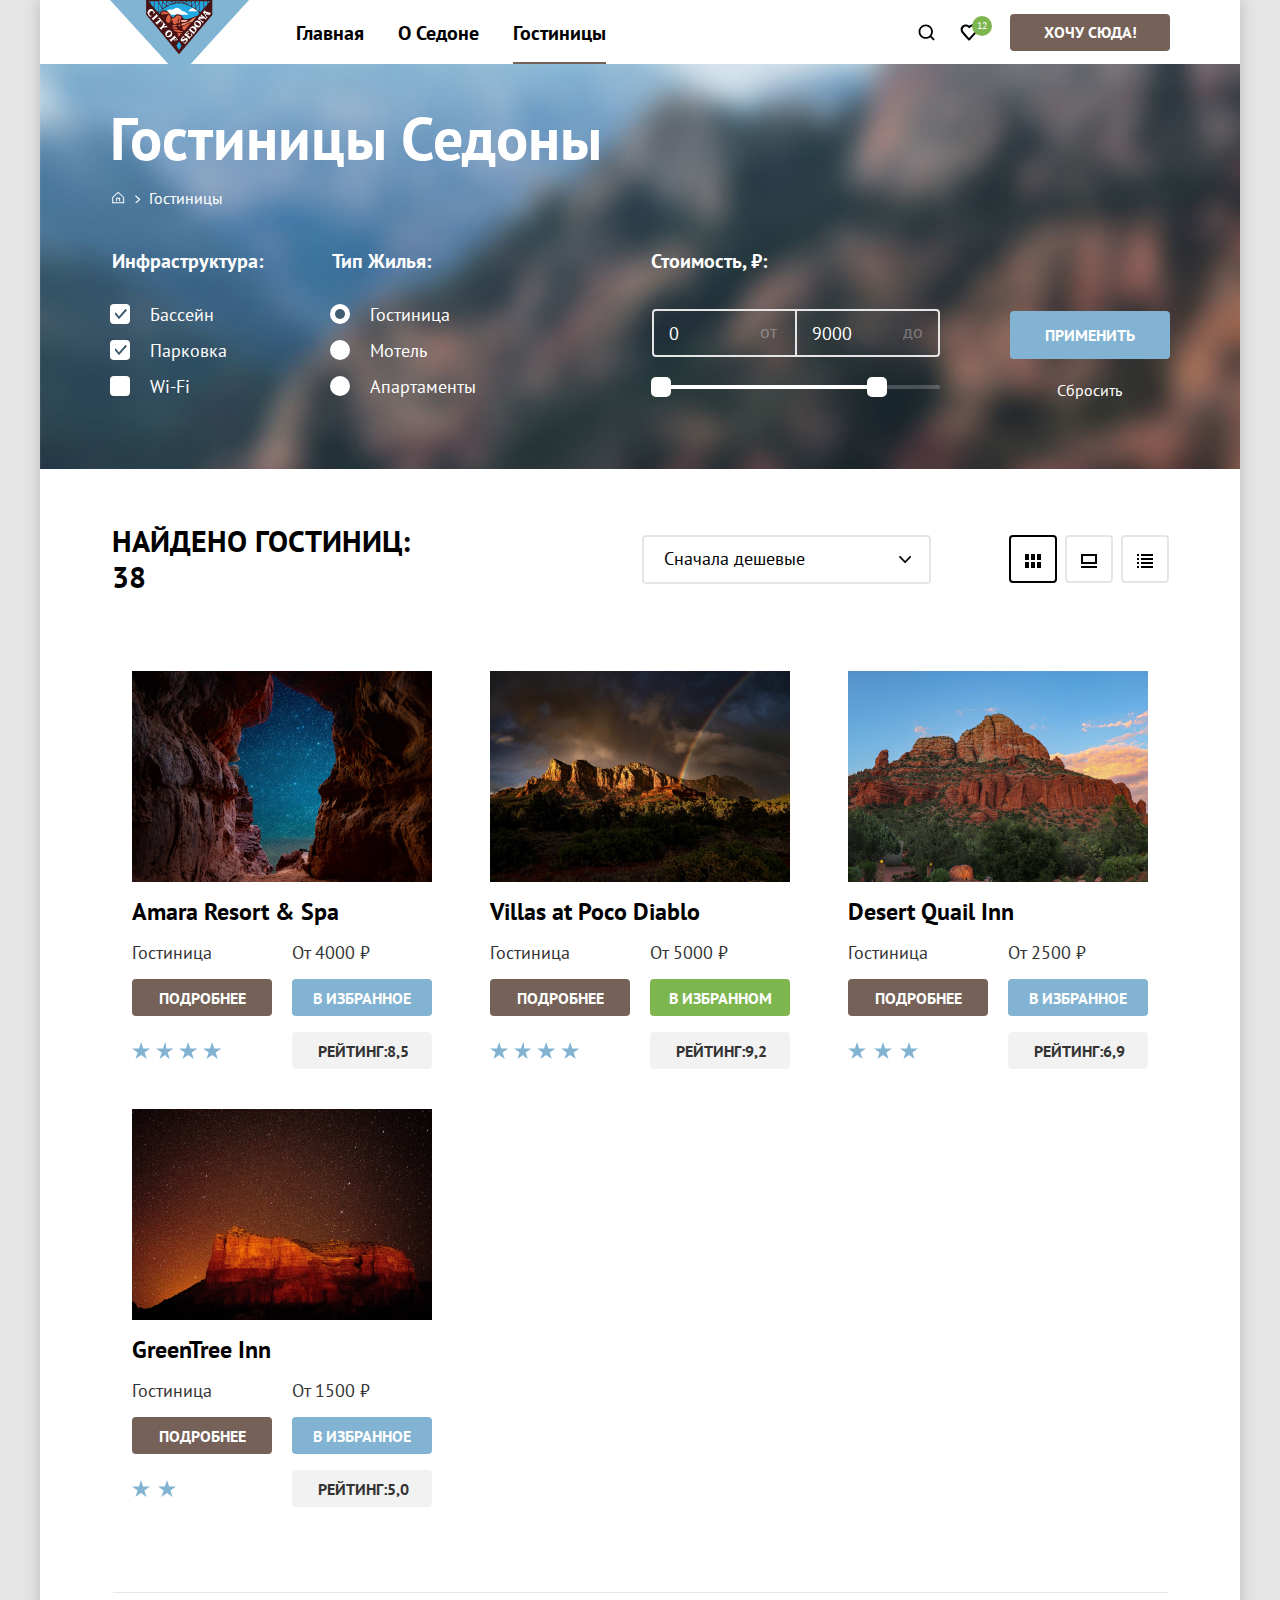
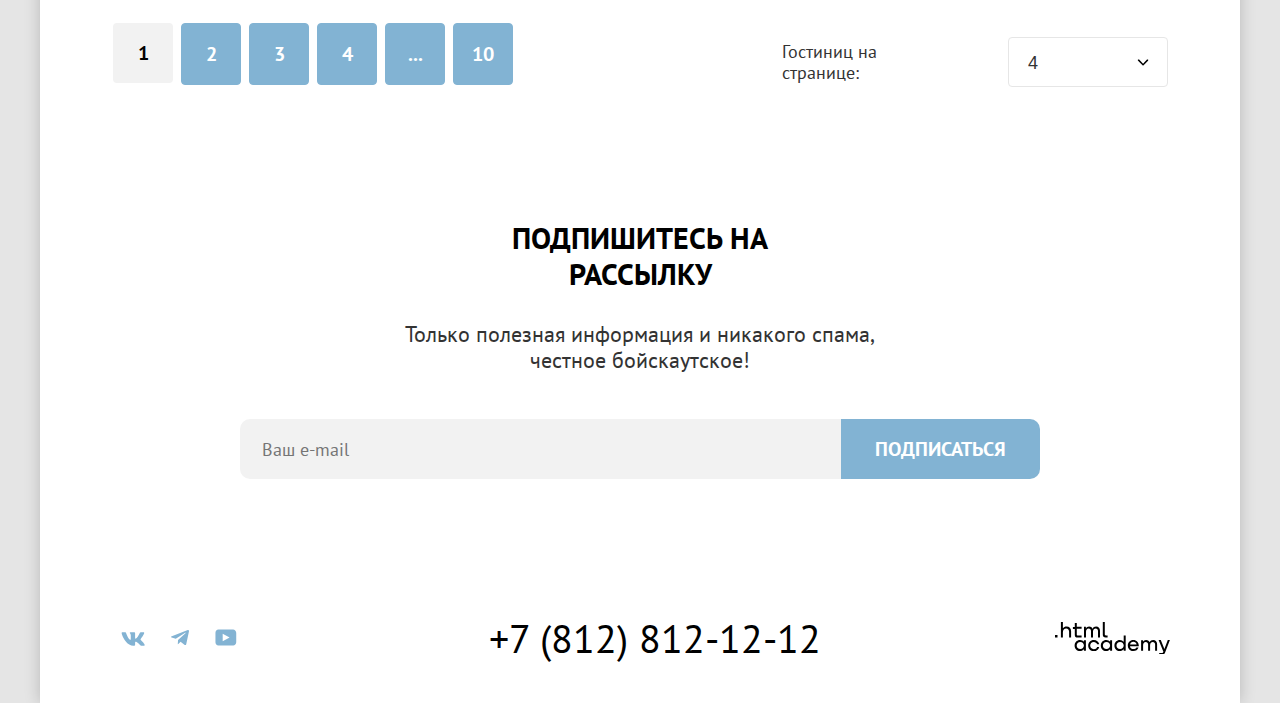
==== commit 7854269d: "добавляет изменеия" ====
--- a/catalog.html
+++ b/catalog.html
@@ -53,11 +53,11 @@
         <section class="inner-container">
           <h1 class="inner-title">Гостиницы Седоны</h1>
             <ul class="breadcrumbs">
-              <li class="breadcrumbs-item">
-               
-                <a class="breadcrumbs-link" href="index.html">
-                  <img src="images/union.svg" width="12" height="12" alt="Вернуться на главную страницу">
-                  <img class="arrow-right" src="images/arrow-right.svg" width="5" height="8" alt="arrow">
+              <li class="breadcrumbs-item-home">               
+                <a class="breadcrumbs-link link-home" href="index.html">                  
+                  <svg class="breadcrumbs-link-home" width="13" height="13" viewBox="0 0 13 13" xmlns="http://www.w3.org/2000/svg">
+                    <path fill-rule="evenodd" clip-rule="evenodd" d="m.162 6.15 6-5.5 6 5.5v6.2h-12v-6.2Zm1 .4v4.8h10v-4.8l-5-4.5-5 4.5Zm4 3.8h-1v-3.5h4v3.5h-1v-2.5h-2v2.5Z"/>
+                  </svg>
                 </a>                
               </li>
               <li class="breadcrumbs-item">
@@ -88,9 +88,9 @@
                     <span class="control-mark"></span>
                     <span class="control-label">Wi-Fi</span>
                   </label>
+                </li>  
               </ul>
             </fieldset>
-
             <fieldset class="catalog-filter-group filter-housing">
             <legend class="catalog-filter-title">Тип жилья:</legend>
             <ul class="catalog-filter-list">
@@ -105,8 +105,7 @@
                 <label class="control">
                   <input class="control-input" type="radio" name="product-group" value="Мотель">
                   <span class="control-mark"></span>
-                  <span class="control-label">Мотель</span>
-                  
+                  <span class="control-label">Мотель</span>                  
                 </label>
               </li>
               <li class="catalog-filter-item">
@@ -256,28 +255,27 @@
               <a class="card-button card-button-rating button" href="#">Рейтинг:5,0</a>
             </li>
           </ul>
-
           <div class="pagination-container">
             <ul class="pagination">
-              <li class="pagination-item">
-            <a class="pagination-link pagination-current">1</a>
-          </li>
-          <li class="pagination-item">
-            <a class="pagination-link" href="#">2</a>
-          </li>
-          <li class="pagination-item">
-            <a class="pagination-link" href="#">3</a>
-          </li>
-          <li class="pagination-item">
-            <a class="pagination-link" href="#">4</a>
-          </li>
-          <li class="pagination-item">
-            <a class="pagination-link pagination-next">...</a>
-          </li>
-          <li class="pagination-item">
-            <a class="pagination-link" href="#">10</a>
-          </li>        
-	      </ul>
+              <li class="pagination-item pagination-item-current">
+              <a class="pagination-link pagination-current">1</a>
+              </li>
+              <li class="pagination-item">
+                <a class="pagination-link" href="#">2</a>
+              </li>
+              <li class="pagination-item">
+                <a class="pagination-link" href="#">3</a>
+              </li>
+              <li class="pagination-item">
+                <a class="pagination-link" href="#">4</a>
+              </li>
+              <li class="pagination-item">
+                <a class="pagination-link pagination-next" href="#">...</a>
+              </li>
+              <li class="pagination-item">
+                <a class="pagination-link" href="#">10</a>
+              </li>        
+	          </ul>
 	        <div class="button pagination-show">
             <p class="pagination-text">Гостиниц на странице:</p>
             <select class=" select pagination-show" name="pagination">
@@ -290,8 +288,7 @@
             </select>
           </div>
       	</div>
-       </section>
-   
+       </section>   
         <section class="subscription subscription-catalog">
             <h2 class="subscription-catalog subscription-title">Подпишитесь на рассылку</h2>
             <p class="subscription-catalog subscription-text" >Только полезная информация и никакого спама, честное бойскаутское!</p>
@@ -300,8 +297,7 @@
               <input class="subscription-input" placeholder="Ваш e-mail" type="email" name="email" id="subscription-email" required>
               <button type="submit" class="button subscription-button">Подписаться</button>
             </form>
-        </section>
-        
+        </section>        
       </main>
 
       <footer>
--- a/styles/styles.css
+++ b/styles/styles.css
@@ -32,9 +32,9 @@
 body {
   font-family: "PT Sans", "Arial", sans-serif;
   font-style: normal;
-  margin: 0;	
+  margin: 0;
   min-height: 100%;
-  font-size:18px;
+  font-size: 18px;
   line-height: 21px;
   color: #000000;
   background: #E5E5E5;
@@ -47,27 +47,6 @@
   background: #E5E5E5;
   box-shadow: 0px 0px 15px rgba(0, 0, 0, 0.2);
 }
-
-/*h2, h3, h4 {
-  font-size: 30px;
-  line-height: 36px;
-  text-transform: uppercase;
-  padding: 0;
-  margin: 0;
-}
-
-ol, li, ul {
-  padding: 0;
-  list-style-type: none;
-}
-
-p {
-  margin:0;
-}
-
-a {
-  text-decoration: none;
-}*/
 
 .button-all {
   padding: 8px 15px 8px 15px;
@@ -90,7 +69,7 @@
 }
 
 .button-all:focus {
-  background: #615048;	
+  background: #615048;
 }
 
 .button-all:disabled {
@@ -125,7 +104,7 @@
 .navigation-link {
   display: block;
   font-family: "PT Sans";
-  font-size:20px;
+  font-size: 20px;
   line-height: 26px;
   font-weight: 700;
   color: #000000;
@@ -186,14 +165,14 @@
 .navigation-icon {
   display: block;
   text-decoration: none;
-  padding: 22px 12px;	
+  padding: 22px 12px;
 }
 
 a.navigation-icon {
   height: 17px;
 }
 
-.favorite{
+.favorite {
   position: relative;
 }
 
@@ -218,10 +197,10 @@
 }
 
 .main-container {
-  background-color: #ffffff;	
-}
-
-.hero-welcome { 
+  background-color: #ffffff;
+}
+
+.hero-welcome {
   color: #000000;
   background-color: #ffffff;
   background-image: url("../images/background.jpg");
@@ -232,10 +211,9 @@
   display: block;
   margin: 0 auto;
   padding: 51px 370px 79px 370px;
-  
-}  
-
-.hero-welcome::after {		
+}
+
+.hero-welcome::after {
   position: absolute;
   content: ' ';
   bottom: 0;
@@ -246,14 +224,13 @@
   background-repeat: no-repeat;
 }
 
-
-.inner-container {	
+.inner-container {
   background-image: url("../images/catalog-background.jpg");
   background-repeat: no-repeat;
   background-size: cover;
   color: #FFFFFF;
   padding: 35px 70px 64px 70px;
-}  
+}
 
 .inner-title {
   margin: 0;
@@ -264,27 +241,60 @@
 .breadcrumbs {
   display: flex;
   list-style-type: none;
-  margin: 10px 2px 38px;
+  margin: 10px 2px 31px;
   padding: 0;
-}
-
-.breadcrumbs-link  {
+  width: 180px;
+}
+
+.breadcrumbs-link {
   font-size: 16px;
   line-height: 21px;
   text-decoration: none;
-  color: #fff;
+  color: #FFFFFF;
   list-style-type: none;
-}
-
-.arrow-right {
-  margin: 2px 8px;
-}
-
-/*.filter-products {
-  display: flex;
-  justify-content: space-between;
-  width: 1060px;
-}*/
+  margin-right: 24px;
+}
+
+.breadcrumbs-link:hover{
+  color: rgba(255, 255, 255, 0.6);
+}
+
+.breadcrumbs-link:focus {
+  color: rgba(255, 255, 255, 1);
+
+}
+
+.breadcrumbs-link:active {
+  color: rgba(255, 255, 255, 0.3);
+}
+
+.link-home {
+  fill: #FFFFFF;
+}
+
+.link-home:hover {
+  fill: rgba(255, 255, 255, 0.6);
+}
+
+.link-home:focus {
+  fill: rgba(255, 255, 255, 1);
+}
+
+.link-home:active {
+  fill: rgba(255, 255, 255, 0.3);
+}
+
+.breadcrumbs-item-home::after {
+  position: relative;
+  bottom: 14px;
+  left: 23px;
+  content: "";
+  background-image: url("../images/arrow-right.svg");
+  background-repeat: no-repeat;
+  display: block;
+  width: 6px;
+  height: 8px;
+}
 
 .catalog-filter {
   list-style-type: none;
@@ -312,7 +322,7 @@
 .filter-infrastructure {
   width: 150px;
   margin-right: 65px;
-} 
+}
 
 .filter-housing {
   width: 160px;
@@ -337,8 +347,12 @@
   border-radius: 4px;
 }
 
+.control-input {
+  display: none;
+}
+
 span.control-label {
-  padding-left: 15px;
+  padding-left: 40px;
 }
 
 .control:hover .control-mark {
@@ -347,30 +361,32 @@
 
 .control:focus .control-mark {
   background: rgba(255, 255, 255, 0.6);
-}
-
-.control-input:disabled + .control-mark {
+  border: 3px solid #83B3D3;
+  border-radius: 4px;
+}
+
+.control:active+.control-mark {
   background: rgba(255, 255, 255, 0.3);
 }
 
-.control-input[type="checkbox"]:checked + .control-mark::before,
-.control-input[type="checkbox"]:checked + .control-mark::after {
+.control-input[type="checkbox"]:checked+.control-mark::before,
+.control-input[type="checkbox"]:checked+.control-mark::after {
   position: absolute;
   top: 5px;
   left: 5px;
   width: 12px;
   height: 10px;
   content: "";
-  background-image: url(../images/tick.svg);
+  background-image: url("../images/tick.svg");
   background-repeat: no-repeat;
   background-position: center;
 }
 
-.control-input[type="radio"] + .control-mark {
+.control-input[type="radio"]+.control-mark {
   border-radius: 50%;
 }
 
-.control-input[type="radio"]:checked + .control-mark::before {
+.control-input[type="radio"]:checked+.control-mark::before {
   position: absolute;
   top: 5px;
   left: 5px;
@@ -413,12 +429,12 @@
   height: 44px;
 }
 
-.box-right{
+.box-right {
   border-radius: 4px 0px 0px 4px;
   border-width: 2px 1px 2px 2px;
 }
 
-.box-left{
+.box-left {
   border-radius: 0px 4px 4px 0px;
   border-width: 2px 2px 2px 1px;
 }
@@ -439,7 +455,7 @@
   color: #fff;
   appearance: textfield;
   cursor: pointer;
-} 
+}
 
 input.range-input.box-left {
   font: inherit;
@@ -459,13 +475,13 @@
   cursor: pointer;
 }
 
-input.range-input.box-left:hover { 
+input.range-input.box-left:hover {
   border: 2px solid rgba(255, 255, 255, 0.6);
-} 
+}
 
 input.range-input.box-right:hover {
   border: 2px solid rgba(255, 255, 255, 0.6);
-} 
+}
 
 input.range-input.box-right:focus {
   opacity: 1;
@@ -538,7 +554,7 @@
   box-shadow: 0px 4px 10px rgba(0, 0, 0, 0.25);
 }
 
-.range-toggle:active{
+.range-toggle:active {
   outline: 2px solid #83B3D3;
   box-shadow: 0px 7px 15px rgba(0, 0, 0, 0.4);
 }
@@ -559,7 +575,7 @@
   justify-content: end;
 }
 
-.button-add{
+.button-add {
   display: block;
   width: 160px;
   height: 48px;
@@ -607,7 +623,7 @@
   cursor: pointer;
   width: 100px;
   padding: 4px 14px 5px 13px;
-  margin: 12px auto 0;
+  margin: 17px auto 0;
 }
 
 .button-del:hover {
@@ -635,7 +651,7 @@
 .product-list {
   display: grid;
   grid-template-columns: repeat(3, 340px);
-  gap: 0 18px; 
+  gap: 0 18px;
   margin: 0;
   padding: 0;
   margin-bottom: 65px;
@@ -643,9 +659,8 @@
 
 .product-card {
   display: grid;
-  grid-template-columns: 140px 140px;	
+  grid-template-columns: 140px 140px;
   column-gap: 20px;
-  /*grid-template-rows: 211px 28px 21px 37px 37px;*/
   row-gap: 16px;
   padding: 20px;
   width: 300px;
@@ -653,6 +668,8 @@
 
 .product-card-link {
   grid-column: 1/-1;
+  width: 300px;
+  height: 211px;
 }
 
 .product-card-link-title {
@@ -675,7 +692,7 @@
   color: #333333;
 }
 
-.card-price{
+.card-price {
   font-weight: 400;
   font-size: 18px;
   line-height: 21px;
@@ -701,7 +718,7 @@
 
 .card-button-more:hover,
 .card-button-more:focus {
-  background: #615048;	
+  background: #615048;
 }
 
 .card-button-more:disabled {
@@ -768,13 +785,13 @@
   margin: 0;
 }
 
-/*.card-stars.five {
+.card-stars.five {
   background: url("../images/stars.svg");
   align-self: center;
   width: 107px;
   height: 17px;
   background-repeat: space;
-}*/
+}
 
 .card-stars.four {
   background: url("../images/stars.svg");
@@ -814,7 +831,7 @@
 .sorting {
   display: flex;
   align-items: center;
-  margin-bottom: 57px;
+  margin-bottom: 56px;
 }
 
 h2.sorting-title {
@@ -841,23 +858,18 @@
   border: 2px solid #E5E5E5;
   border-radius: 4px;
   background-color: #fff;
-  width:290px;
+  width: 290px;
   font-family: "PT Sans", "Arial", sans-serif;
   font-style: normal;
   font-weight: 400;
   font-size: 18px;
   line-height: 21px;
   appearance: none;
-  background-image: url("../images/arrow-down.svg"); 
+  background-image: url("../images/arrow-down.svg");
   background-repeat: no-repeat;
   background-position: center right 18px;
   background-size: 12px 17px;
 }
-
-/*.sorting-img {
-display: block;
-width: 16px;
-}*/
 
 .button-light {
   width: 16px;
@@ -876,7 +888,7 @@
   margin-left: 0;
 }
 
-.button-light:hover, 
+.button-light:hover,
 .button-light:active {
   border: 2px solid #000000;
 }
@@ -886,11 +898,11 @@
 }
 
 .advantages {
-   text-align: center;
-   color: #000;
-   background-color: #fff;
-   padding-top: 63px;
-} 
+  text-align: center;
+  color: #000;
+  background-color: #fff;
+  padding-top: 63px;
+}
 
 .advantages-item {
   display: flex;
@@ -918,16 +930,14 @@
 .advantages-list-icon li {
   width: 400px;
   padding: 80px 0 81px 0;
-  background-color:#F0F6FA;
-}	
-
+  background-color: #F0F6FA;
+}
 
 .advantages-list-icon p {
   padding: 0 85px 0 85px;
-}	
-
-
-.advantages-list-icon li:nth-child(even) { 
+}
+
+.advantages-list-icon li:nth-child(even) {
   background-color: #FFFFFF;
 }
 
@@ -936,7 +946,7 @@
   background: #82B3D3;
   padding: 93px 85px;
   width: 230px;
-  color: #FFFFFF;   
+  color: #FFFFFF;
 }
 
 h2.advantages-title {
@@ -958,8 +968,8 @@
   margin: 31px auto 90px;
 }
 
-.advantages-list-icon h3{
-  margin-top:30px;
+.advantages-list-icon h3 {
+  margin-top: 30px;
 }
 
 .advantages-list h3 {
@@ -972,7 +982,7 @@
 }
 
 .advantages-list p {
-  margin-top:28px;
+  margin-top: 28px;
   font-weight: 400;
   font-size: 18px;
   line-height: 21px;
@@ -992,11 +1002,6 @@
   margin-top: 24px;
 }
 
-
-/*p.advantages-description-souvenirs {
-  margin-top: 27px;
-}*/
-
 h3.advantages-title-city {
   margin-bottom: 26px;
 }
@@ -1012,7 +1017,7 @@
   background-color: rgba(131, 179, 211, 0.12);
 }
 
-li.advantages-item-number:nth-child(even) { 
+li.advantages-item-number:nth-child(even) {
   background-color: rgba(131, 179, 211, 0.2);
 }
 
@@ -1020,15 +1025,10 @@
   padding: 0 110px;
 }
 
-.advantages-item-number p{
+.advantages-item-number p {
   color: #000;
   padding: 0 85px;
 }
-
-/*.advantages-title {
-  margin: 0 auto 30px;
-  padding: 0 110px;
-}*/
 
 .hotel-search {
   text-align: center;
@@ -1039,7 +1039,7 @@
 }
 
 .hotel-search-title {
-  width: 297px;	
+  width: 297px;
   margin: 0 auto;
   font-weight: 700;
   font-size: 30px;
@@ -1048,7 +1048,7 @@
 }
 
 .hotel-search-text {
-  width: 592px;	
+  width: 592px;
   margin: 30px auto 56px;
   font-size: 22px;
   line-height: 26px;
@@ -1072,7 +1072,7 @@
   background-image: url("../images/subscription-background.jpg");
   background-repeat: no-repeat;
   background-size: cover;
-  padding: 94px 0; 
+  padding: 94px 0;
 }
 
 .subscription-title {
@@ -1123,7 +1123,7 @@
 }
 
 .subscription-button:focus {
-  background: #68A2CA;	
+  background: #68A2CA;
 }
 
 .subscription-button:disabled {
@@ -1158,7 +1158,7 @@
 .pagination-container {
   display: flex;
   justify-content: space-between;
-  padding: 30px 0 25px; 
+  padding: 30px 0 25px;
   border-top: 1px solid #E6E6E6;
   width: 1055px;
   margin: 0 auto;
@@ -1171,20 +1171,13 @@
 }
 
 .pagination-item {
-  display: flex;
+  display: block;
   min-width: 60px;
   height: 60px;
-  align-items: center;
-  justify-content: center;
-  background-color:#82B3D3;
+  list-style-type: none;
   border-radius: 4px;
-} 
-a.pagination-link.pagination-current {
-  color: black;
-}
-.pagination-item:first-child {
-  background-color:#F2F2F2; 
-}
+}
+
 .pagination-item:not(:last-child) {
   margin-right: 8px;
 }
@@ -1194,11 +1187,11 @@
   align-items: center;
 }
 
-.pagination-show select {	
+.pagination-show select {
   display: block;
   border: 1px solid #E6E6E6;
   border-radius: 4px;
-  background-color:#fff;
+  background-color: #fff;
   width: 160px;
   height: 50px;
   padding-right: 98px;
@@ -1222,10 +1215,39 @@
 }
 
 .pagination-link {
+  display: block;
+  text-align: center;
   text-decoration: none;
+  line-height: 60px;
   font-size: 20px;
   font-weight: 700;
-  color: #ffffff;
+  text-decoration: none;
+  color: #FFFFFF;
+  background-color: #82B3D3;
+  border: 1px solid #82B3D3;
+  border-radius: 4px;
+}
+
+.pagination-link:hover,
+.pagination-link:focus {
+  background-color: #68A2CA;
+}
+
+.pagination-link:active {
+  color: rgba(255, 255, 255, 0.3);
+  background-color: #82B3D3;
+}
+
+.pagination-current {
+  color: black;
+  background-color: #F2F2F2;
+  border: none;
+}
+
+.pagination-current:hover,
+.pagination-current:focus,
+.pagination-current:active {
+  background-color: #F2F2F2;
 }
 
 .footer-social {
@@ -1267,7 +1289,7 @@
 
 .contacts-phone:focus,
 .contacts-phone:hover {
-    color: #756157;
+  color: #756157;
 }
 
 .contacts-phone:active {
@@ -1285,7 +1307,7 @@
   fill: #000000;
 }
 
-.footer-html-academy:focus path, 
+.footer-html-academy:focus path,
 .footer-html-academy:hover path {
   fill: #756157;
 }
@@ -1298,6 +1320,7 @@
   width: 350px;
   margin: 0 12px 4px 0;
 }
+
 .html-academy {
   width: 115px;
 }
@@ -1340,7 +1363,7 @@
   background-repeat: no-repeat;
   background-position: center;
   cursor: pointer;
-} 
+}
 
 .modal-close-button:hover {
   background-color: #E6E6E6;
@@ -1351,7 +1374,7 @@
   background-color: #E6E6E6;
 }
 
-.modal-close-button:active{
+.modal-close-button:active {
   opacity: 0.3;
 }
 
@@ -1379,10 +1402,9 @@
 .auth-form {
   display: flex;
   flex-wrap: wrap;
-  margin-bottom: 10px;
-}
-
-.field-group-people{
+}
+
+.field-group-people {
   display: flex;
   width: 575px;
   height: 50px;
@@ -1402,7 +1424,7 @@
   color: #000000;
 }
 
-.field-group { 
+.field-group {
   position: relative;
   margin-bottom: 35px;
 }
@@ -1417,7 +1439,7 @@
   position: relative;
 }
 
-.auth-form-field { 
+.auth-form-field {
   background-color: #F2F2F2;
   padding: 0 40px 0 19px;
   border-radius: 4px;
@@ -1445,7 +1467,7 @@
   background-color: #E6E6E6;
 }
 
-.auth-form-field:active{
+.auth-form-field:active {
   border: 3px solid #000000;
   background-color: #FFFFFF;
 }
@@ -1499,7 +1521,8 @@
 .label-adults {
   margin-right: 59px;
 }
-.people-adults{
+
+.people-adults {
   margin-right: 62px;
 }
 
@@ -1529,7 +1552,7 @@
   opacity: 1;
 }
 
-.button-minus:active{
+.button-minus:active {
   opacity: 0.3;
 }
 
@@ -1556,7 +1579,7 @@
   position: absolute;
   right: 17px;
   top: 20px;
-  content: ''; 
+  content: '';
   background: #F2F2F2;
   width: 13px;
   height: 13px;
@@ -1578,14 +1601,14 @@
   opacity: 1;
 }
 
-.button-plus:active{
+.button-plus:active {
   opacity: 0.3;
 }
 
 .auth-form-button {
   width: 575px;
   padding: 10px 26px;
-  margin-top: 39px;
+  margin-top: 48px;
   background: #83B3D3;
   border-radius: 10px;
   font-family: "PT Sans", sans-serif;
@@ -1655,7 +1678,7 @@
 }
 
 .tooltip-toggle:hover .tooltip-icon {
-  color:  #68A2CA;
+  color: #68A2CA;
 }
 
 .tooltip-text {
@@ -1676,8 +1699,8 @@
   display: none;
 }
 
-.tooltip-toggle:hover + .tooltip-text,
-.tooltip-toggle:focus + .tooltip-text {
+.tooltip-toggle:hover+.tooltip-text,
+.tooltip-toggle:focus+.tooltip-text {
   display: block;
 }
 
@@ -1696,5 +1719,5 @@
 }
 
 .modal-container-close {
-  display: none;
+  /*display: none;*/
 }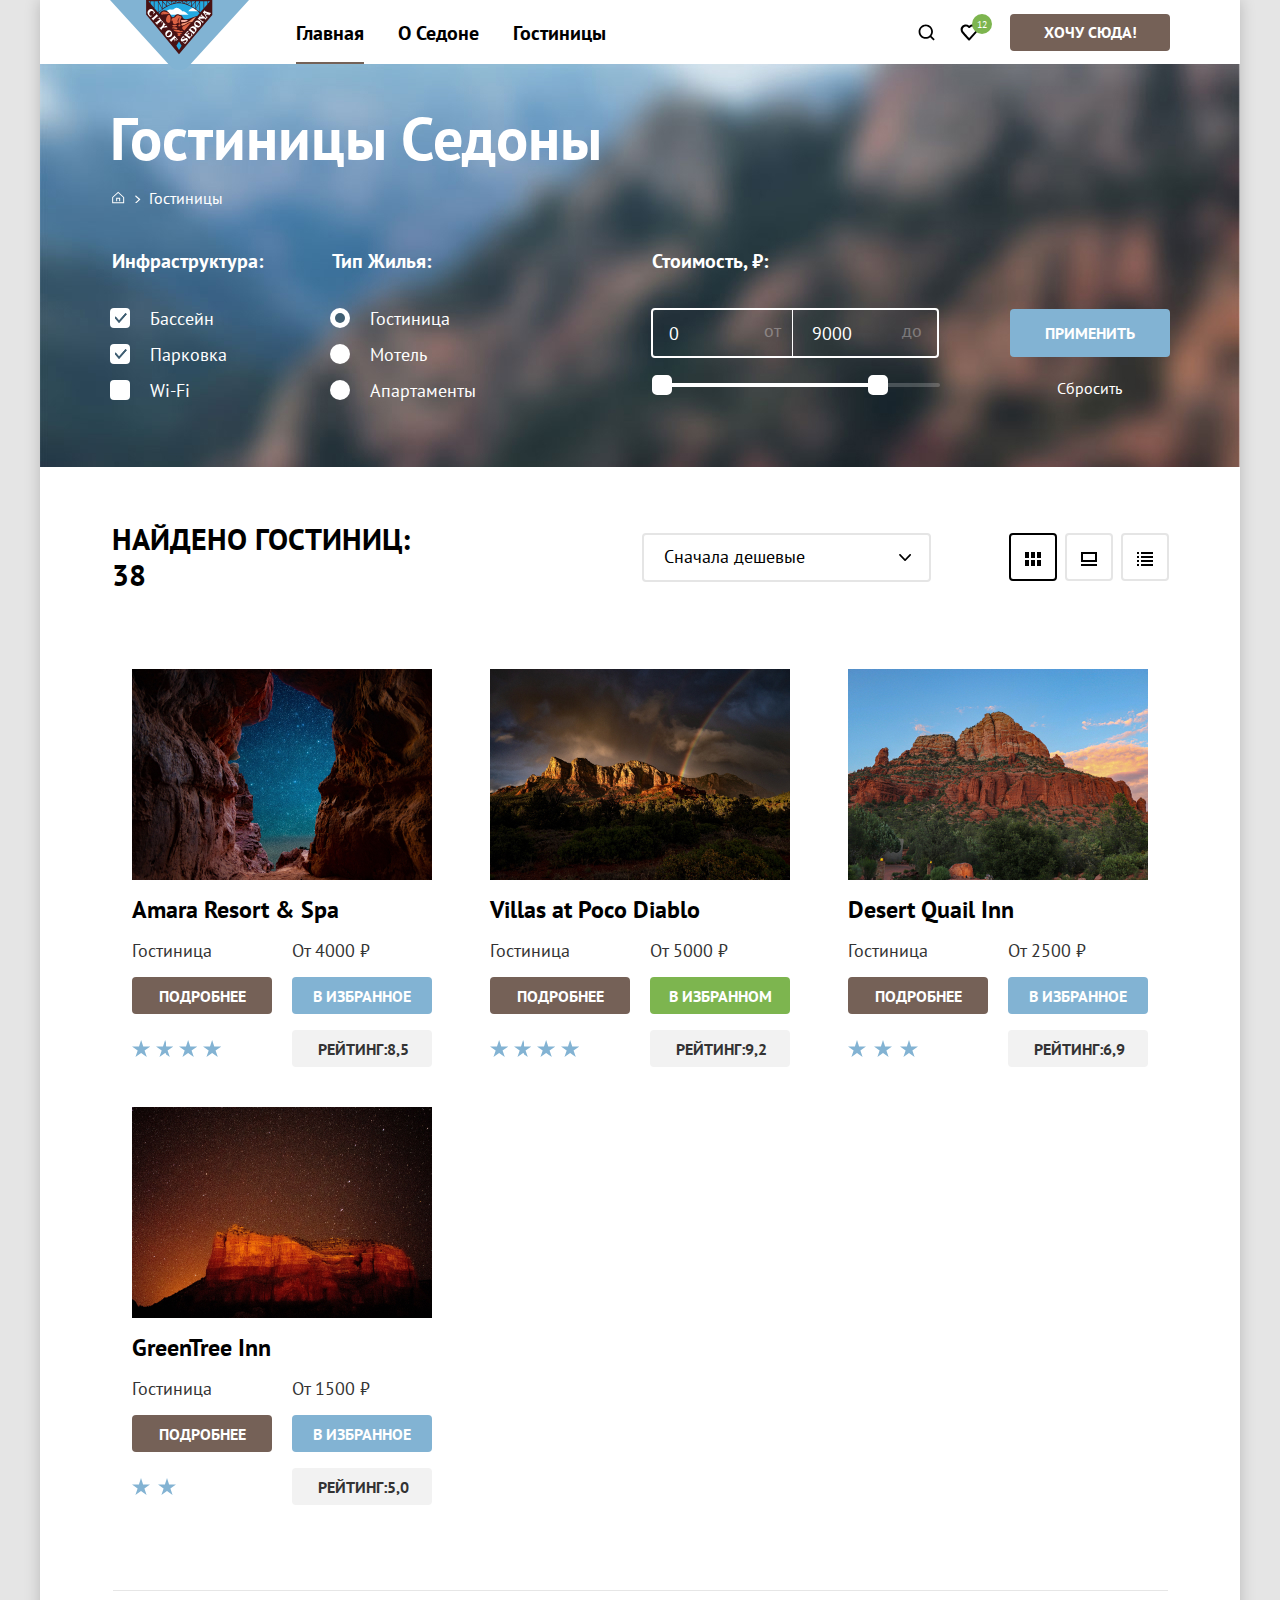
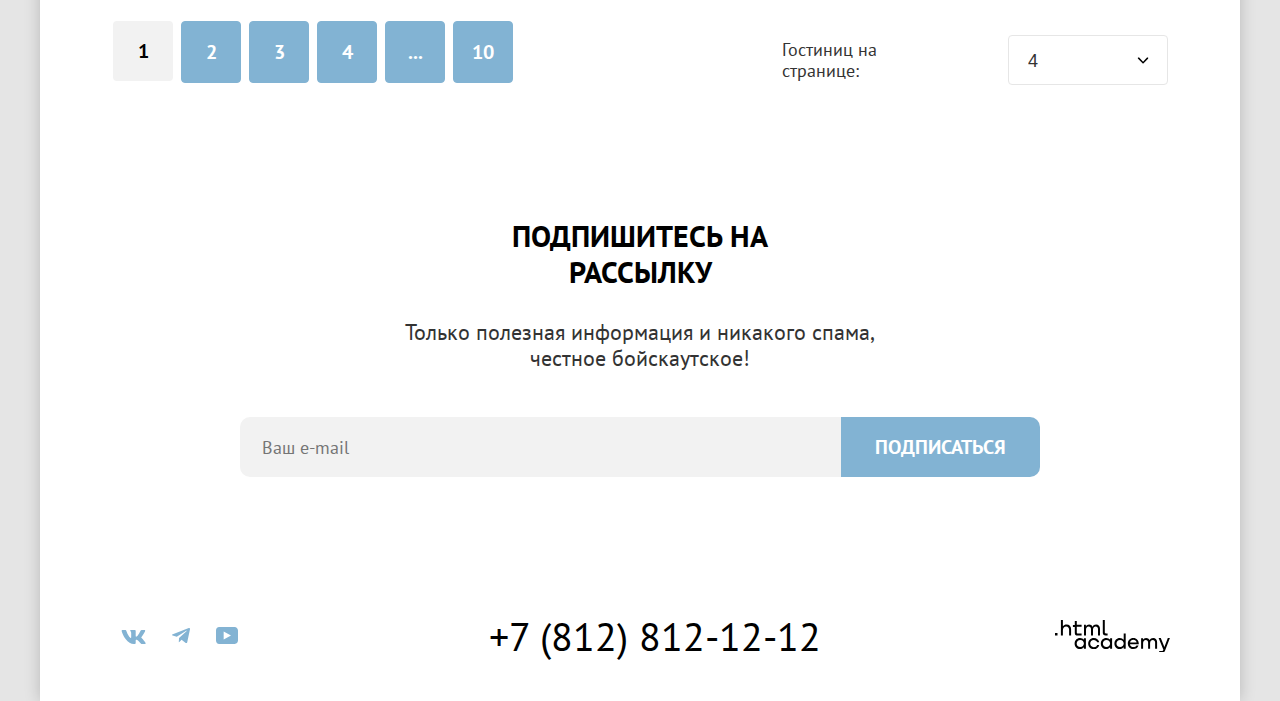
==== commit 31167439: "добавляет изменения по результатом первой проверки" ====
--- a/catalog.html
+++ b/catalog.html
@@ -11,41 +11,41 @@
     <div class="page-container">
       <header class="page-header">
         <nav class="navigation">
-	        <a class="navigation-logo" href="index.html">
-            <img class="logo" src="images/logo.svg" width="139" height="70" alt="Логотип Седона.">
-      	  </a>
+          <a class="navigation-logo" href="index.html">
+            <img
+              class="logo"
+              src="images/logo.svg"
+              width="139"
+              height="70"
+              alt="Логотип Седона."
+            />
+          </a>
           <ul class="navigation-list">
             <li class="navigation-item">
-              <a class="navigation-link" href="index.html" >Главная</a>
-            </li>
-           <li class="navigation-item">
+              <a class="navigation-link home" href="index.html">Главная</a>
+            </li>
+            <li class="navigation-item">
               <a class="navigation-link" href="index.html">О Седоне</a>
             </li>
             <li class="navigation-item">
-              <a class="navigation-link catalog" href="catalog.html">Гостиницы</a>
-           </li>
+              <a class="navigation-link" href="catalog.html">Гостиницы</a>
+            </li>
           </ul>
-        <ul class="navigation-list navigation-user">
-          <li class="navigation-item">
-            <a class="navigation-icon" href="#">
-              <img class="search" src="images/search.svg" width="18" height="17" alt="Поиск">
-              <span class="visually-hidden">
-                Поиск
-              </span>
-            </a>
-          </li>
-          <li class="navigation-item">
-            <a class="navigation-icon favorite" href="#">
-              <img class="favorite" src="images/favorite.svg" width="18" height="17" alt="Избранное">
-              <span class="visually-hidden">
-                Избранное
-              </span>
-            </a>
-          </li>
-          <li class="navigation-item">
-            <a class="button button-all" href="#">Хочу сюда!</a>
-          </li>
-        </ul>
+          <ul class="navigation-list navigation-user">
+            <li class="navigation-item">
+              <a class="navigation-icon-search" href="#">
+                <span class="visually-hidden"> Поиск </span>
+              </a>
+            </li>
+            <li class="navigation-item">
+              <a class="navigation-icon-favorite" href="#">
+                <span class="visually-hidden"> Избранное </span>
+              </a>
+            </li>
+            <li class="navigation-item">
+              <a class="button button-all" href="#">Хочу сюда!</a>
+            </li>
+          </ul>
         </nav>
       </header>
 
@@ -120,18 +120,18 @@
           <fieldset class="catalog-filter-group">
             <legend class="catalog-filter-title">Стоимость, ₽:</legend>
             <div class="range-wrapper-inputs">
-              <label class="catalog-filter-label box-right">
+              <div class="catalog-filter-label box-right">
                  <input class="range-input box-right" type="number" value="0" name="min-price"> 
-                 <span class="range-input-span">
+                 <label class="range-input-span">
                   от
-                 </span>                 
-              </label>
-              <label class="catalog-filter-label box-left">
+                 </label>                 
+              </div>
+              <div class="catalog-filter-label box-left">
                 <input class="range-input box-left" type="number" value="9000" name="max-price">  
-                <span class="range-input-span">
+                <label class="range-input-span">
                   до
-                </span>              
-              </label>
+                </label>              
+              </div>
             </div>
             <div class="range">
               <div class="range-scale">
@@ -300,40 +300,57 @@
         </section>        
       </main>
 
-      <footer>
-        <section class="footer-social">
-          <h2 class="visually-hidden">Социальные сети</h2>
-            <ul class="footer-social-list">
-              <li class="footer-social-item">
-                <a class="button" href="https://vk.com/htmlacademy">
-                  <img class="search" src="images/vk.svg
-                  " width="24" height="14" alt="ВКонтакте">
-                  <span class="visually-hidden">ВКонтакте</span>
-                </a>
-              </li>
-              <li class="footer-social-item">
-                <a class="button" href="https://t.me/htmlacademy ">
-                  <img class="search" src="images/telegram.svg" width="18" height="16" alt="Телеграмм">
-                  <span class="visually-hidden">Телеграмм</span>
-                </a>
-              </li>
-              <li class="footer-social-item">
-                <a class="button" href="https://www.youtube.com/user/htmlacademyru">
-                  <img class="search" src="images/you-tube.svg" width="22" height="17" alt="Ютюб">
-                  <span class="visually-hidden">Ютюб</span>
-                </a>
-             </li>
-            </ul>
-            <p class="tel">
-              <a class="contacts-phone" href="tel:+78128121212">+7 (812) 812-12-12
-              </a>
-            </p>
-            <a class="html-academy footer-html-academy" href="https://htmlacademy.ru">
-              <svg width="115" height="33" viewBox="0 0 115 33" fill="none" xmlns="http://www.w3.org/2000/svg">
-                  <path class="footer-html-academy" d="M0 13.9v2.6h2.5v-2.6H0ZM11.6 5.5c-1.6 0-2.8.7-3.6 1.7h-.1V1h-2v15.5h2v-5.3c0-2.1 1.3-3.6 3.3-3.6 1.8 0 2.9 1.4 2.9 3.2v5.7h2v-6.1c.1-3-1.8-4.9-4.5-4.9ZM26.6 5.8h-4.8V2.1h-2v3.8h-1.9v2h1.9v6c0 1.7 1 2.7 2.7 2.7h4.1v-2h-3.7c-.7 0-1.1-.4-1.1-1.1V7.8h4.8v-2ZM41.1 5.6c-1.6 0-2.9.8-3.5 2.1h-.1c-.6-1.2-1.8-2.1-3.4-2.1-1.4 0-2.5.8-3.1 1.8h-.1V5.8H29v10.6h2V11c0-2 1-3.5 2.6-3.5 1.5 0 2.4 1 2.4 2.6v6.3h2v-5.6c0-2.4 1.4-3.3 2.6-3.3 1.5 0 2.4 1 2.4 2.6v6.3h2V9.9c.1-2.5-1.4-4.3-3.9-4.3ZM47.8 13.7c0 1.7 1 2.7 2.8 2.7h2v-2h-1.7c-.7 0-1.1-.4-1.1-1.1V1h-2v12.7ZM28.9 20.7c-.9-1.1-2.2-1.8-3.9-1.8-3.1 0-5.4 2.3-5.4 5.6s2.3 5.6 5.4 5.6c1.8 0 3-.8 3.8-1.9h.1v1.6h2V19.2h-2v1.5Zm-3.6 7.4c-2.2 0-3.6-1.6-3.6-3.6s1.4-3.6 3.6-3.6 3.6 1.6 3.6 3.6c0 1.9-1.4 3.6-3.6 3.6ZM44.2 23c-.5-2.4-2.6-4.1-5.4-4.1-3.4 0-5.6 2.5-5.6 5.6 0 3.1 2.2 5.6 5.6 5.6 2.8 0 4.9-1.8 5.4-4.2h-2.1c-.4 1.3-1.7 2.3-3.3 2.3-2.2 0-3.6-1.6-3.6-3.6s1.4-3.6 3.6-3.6c1.6 0 2.8 1 3.3 2.2h2.1V23ZM55.1 20.7c-.9-1.1-2.2-1.8-3.9-1.8-3.1 0-5.4 2.3-5.4 5.6s2.3 5.6 5.4 5.6c1.8 0 3-.8 3.8-1.9h.1v1.6h2V19.2h-2v1.5Zm-3.6 7.4c-2.2 0-3.6-1.6-3.6-3.6s1.4-3.6 3.6-3.6 3.6 1.6 3.6 3.6c0 1.9-1.5 3.6-3.6 3.6ZM68.7 20.8c-.9-1.1-2.2-1.9-3.9-1.9-3.1 0-5.4 2.3-5.4 5.6s2.2 5.6 5.4 5.6c1.7 0 3-.8 3.8-1.8h.1v1.5h2V14.4h-2v6.4Zm-3.6 7.3c-2.2 0-3.6-1.6-3.6-3.6s1.4-3.6 3.6-3.6 3.6 1.6 3.6 3.6c-.1 2-1.5 3.6-3.6 3.6ZM78.3 18.9c-3.3 0-5.5 2.5-5.5 5.6 0 3 2.1 5.6 5.5 5.6 2.5 0 4.5-1.3 5.2-3.6h-2.1c-.5 1-1.6 1.6-3 1.6-1.9 0-3.3-1.3-3.4-2.9h8.8c.2-3.6-2-6.3-5.5-6.3Zm0 1.9c1.7 0 3 1 3.3 2.6h-6.5c.3-1.5 1.5-2.6 3.2-2.6ZM98.2 18.9c-1.6 0-2.9.8-3.6 2h-.1c-.6-1.2-1.8-2-3.4-2-1.4 0-2.5.7-3.1 1.8v-1.5h-1.9v10.6h2v-5.4c0-2 1-3.4 2.6-3.5 1.5 0 2.4 1 2.4 2.6v6.3h2v-5.6c0-2.4 1.4-3.3 2.6-3.3 1.5 0 2.4 1 2.4 2.6v6.3h2v-6.5c.1-2.6-1.4-4.4-3.9-4.4ZM109.4 28l-3.6-8.9h-2.2l4.8 11.6c-.3.9-.7 1.2-1.7 1.2h-2.5v2h2.5c1.8 0 2.8-.8 3.5-2.6l4.7-12.2h-2.1l-3.4 8.9Z" fill="#000"/>
-              </svg> 
-            </a>                       
-       </section>
+      <footer class="footer-social">
+        <h2 class="visually-hidden">Социальные сети</h2>
+        <ul class="footer-social-list">
+          <li class="footer-social-item">
+            <a class="footer-social-link button" href="https://vk.com/htmlacademy">
+              <svg class="social-link" aria-hidden="true" focusable="false" width="25" height="14" viewBox="0 0 25 14" fill="none" xmlns="http://www.w3.org/2000/svg">
+                <path class="footer-social-link" fill-rule="evenodd" clip-rule="evenodd" d="M24.12.95c.16-.55 0-.95-.8-.95H20.7c-.67 0-.98.35-1.15.73 0 0-1.33 3.2-3.22 5.27-.61.6-.9.8-1.23.8-.16 0-.41-.2-.41-.74V.95c0-.66-.19-.95-.74-.95H9.82c-.42 0-.67.3-.67.6 0 .61.95.76 1.04 2.5v3.8c0 .84-.15.99-.48.99-.9 0-3.06-3.21-4.34-6.89-.25-.71-.5-1-1.18-1H1.57c-.75 0-.9.35-.9.73 0 .68.89 4.07 4.14 8.55 2.17 3.06 5.23 4.72 8 4.72 1.68 0 1.88-.37 1.88-1v-2.32c0-.73.16-.88.7-.88.38 0 1.05.2 2.6 1.67 1.79 1.75 2.08 2.53 3.08 2.53h2.63c.75 0 1.12-.37.9-1.1-.23-.72-1.08-1.77-2.2-3.02-.62-.7-1.54-1.47-1.82-1.86-.39-.49-.28-.7 0-1.14 0 0 3.2-4.43 3.54-5.93Z" fill="#83B3D3"></path>
+              </svg>
+              <span class="visually-hidden">ВКонтакте</span>
+            </a>
+          </li>
+          <li class="footer-social-item">
+            <a class="footer-social-link button" href="https://t.me/htmlacademy ">
+              <svg class="social-link" aria-hidden="true" focusable="false" width="18" height="16" viewBox="0 0 18 16" fill="none" xmlns="http://www.w3.org/2000/svg">
+                <path class="footer-social-link" d="M16.79.1.84 6.25c-1.09.43-1.08 1.04-.2 1.31l4.1 1.28 9.47-5.98c.44-.27.85-.12.52.18L7.05 9.96l-.28 4.22c.41 0 .6-.19.83-.41l1.99-1.93 4.13 3.05c.77.42 1.31.2 1.5-.7l2.72-12.8c.28-1.12-.43-1.62-1.16-1.3Z" fill="#83B3D3"></path>
+              </svg>
+              <span class="visually-hidden">Телеграмм</span>
+            </a>
+          </li>
+          <li class="footer-social-item">
+            <a class="footer-social-link button" href="https://www.youtube.com/user/htmlacademyru">
+              <svg class="social-link" width="22" height="17" viewBox="0 0 22 17" fill="none" xmlns="http://www.w3.org/2000/svg">
+                <path class="footer-social-link" d="M18.607 0H3.174C1.314 0 0 1.594 0 3.4v10.094C0 15.406 1.313 17 3.174 17h15.652C20.468 17 22 15.406 22 13.6V3.4C21.781 1.594 20.468 0 18.607 0ZM7.662 12.537V4.463L14.995 8.5l-7.333 4.037Z" fill="#83B3D3"></path>
+              </svg>
+              <span class="visually-hidden">Ютюб</span>
+            </a>
+          </li>
+        </ul>
+        <p class="tel">
+          <a class="contacts-phone" href="tel:+78128121212"
+            >+7 (812) 812-12-12
+          </a>
+        </p>
+        <a
+          class="html-academy footer-html-academy"
+          href="https://htmlacademy.ru"
+        >
+          <svg
+            width="115"
+            height="33"
+            viewBox="0 0 115 33"
+            fill="none"
+            xmlns="http://www.w3.org/2000/svg"
+          >
+            <path
+              class="footer-html-academy"
+              d="M0 13.9v2.6h2.5v-2.6H0ZM11.6 5.5c-1.6 0-2.8.7-3.6 1.7h-.1V1h-2v15.5h2v-5.3c0-2.1 1.3-3.6 3.3-3.6 1.8 0 2.9 1.4 2.9 3.2v5.7h2v-6.1c.1-3-1.8-4.9-4.5-4.9ZM26.6 5.8h-4.8V2.1h-2v3.8h-1.9v2h1.9v6c0 1.7 1 2.7 2.7 2.7h4.1v-2h-3.7c-.7 0-1.1-.4-1.1-1.1V7.8h4.8v-2ZM41.1 5.6c-1.6 0-2.9.8-3.5 2.1h-.1c-.6-1.2-1.8-2.1-3.4-2.1-1.4 0-2.5.8-3.1 1.8h-.1V5.8H29v10.6h2V11c0-2 1-3.5 2.6-3.5 1.5 0 2.4 1 2.4 2.6v6.3h2v-5.6c0-2.4 1.4-3.3 2.6-3.3 1.5 0 2.4 1 2.4 2.6v6.3h2V9.9c.1-2.5-1.4-4.3-3.9-4.3ZM47.8 13.7c0 1.7 1 2.7 2.8 2.7h2v-2h-1.7c-.7 0-1.1-.4-1.1-1.1V1h-2v12.7ZM28.9 20.7c-.9-1.1-2.2-1.8-3.9-1.8-3.1 0-5.4 2.3-5.4 5.6s2.3 5.6 5.4 5.6c1.8 0 3-.8 3.8-1.9h.1v1.6h2V19.2h-2v1.5Zm-3.6 7.4c-2.2 0-3.6-1.6-3.6-3.6s1.4-3.6 3.6-3.6 3.6 1.6 3.6 3.6c0 1.9-1.4 3.6-3.6 3.6ZM44.2 23c-.5-2.4-2.6-4.1-5.4-4.1-3.4 0-5.6 2.5-5.6 5.6 0 3.1 2.2 5.6 5.6 5.6 2.8 0 4.9-1.8 5.4-4.2h-2.1c-.4 1.3-1.7 2.3-3.3 2.3-2.2 0-3.6-1.6-3.6-3.6s1.4-3.6 3.6-3.6c1.6 0 2.8 1 3.3 2.2h2.1V23ZM55.1 20.7c-.9-1.1-2.2-1.8-3.9-1.8-3.1 0-5.4 2.3-5.4 5.6s2.3 5.6 5.4 5.6c1.8 0 3-.8 3.8-1.9h.1v1.6h2V19.2h-2v1.5Zm-3.6 7.4c-2.2 0-3.6-1.6-3.6-3.6s1.4-3.6 3.6-3.6 3.6 1.6 3.6 3.6c0 1.9-1.5 3.6-3.6 3.6ZM68.7 20.8c-.9-1.1-2.2-1.9-3.9-1.9-3.1 0-5.4 2.3-5.4 5.6s2.2 5.6 5.4 5.6c1.7 0 3-.8 3.8-1.8h.1v1.5h2V14.4h-2v6.4Zm-3.6 7.3c-2.2 0-3.6-1.6-3.6-3.6s1.4-3.6 3.6-3.6 3.6 1.6 3.6 3.6c-.1 2-1.5 3.6-3.6 3.6ZM78.3 18.9c-3.3 0-5.5 2.5-5.5 5.6 0 3 2.1 5.6 5.5 5.6 2.5 0 4.5-1.3 5.2-3.6h-2.1c-.5 1-1.6 1.6-3 1.6-1.9 0-3.3-1.3-3.4-2.9h8.8c.2-3.6-2-6.3-5.5-6.3Zm0 1.9c1.7 0 3 1 3.3 2.6h-6.5c.3-1.5 1.5-2.6 3.2-2.6ZM98.2 18.9c-1.6 0-2.9.8-3.6 2h-.1c-.6-1.2-1.8-2-3.4-2-1.4 0-2.5.7-3.1 1.8v-1.5h-1.9v10.6h2v-5.4c0-2 1-3.4 2.6-3.5 1.5 0 2.4 1 2.4 2.6v6.3h2v-5.6c0-2.4 1.4-3.3 2.6-3.3 1.5 0 2.4 1 2.4 2.6v6.3h2v-6.5c.1-2.6-1.4-4.4-3.9-4.4ZM109.4 28l-3.6-8.9h-2.2l4.8 11.6c-.3.9-.7 1.2-1.7 1.2h-2.5v2h2.5c1.8 0 2.8-.8 3.5-2.6l4.7-12.2h-2.1l-3.4 8.9Z"
+              fill="#000"
+            />
+          </svg>
+        </a>
       </footer>
     </div>
   </body>
--- a/styles/styles.css
+++ b/styles/styles.css
@@ -157,26 +157,34 @@
   margin-left: auto;
 }
 
-.navigation-user .navigation-link {
-  min-width: 18px;
-  min-height: 18px;
-}
-
-.navigation-icon {
-  display: block;
+.navigation-icon-search {
+  background-image: url("../images/search.svg");
+  background-position: center;
+  background-repeat: no-repeat;
+  background-size: 18px 17px;
+  display: block;
+  width: 42px;
   text-decoration: none;
-  padding: 22px 12px;
-}
-
-a.navigation-icon {
-  height: 17px;
-}
-
-.favorite {
+  padding: 32px 0px;
+  cursor: pointer;
+}
+
+
+.navigation-icon-favorite {
+  background-image: url("../images/favorite.svg");
+  background-repeat: no-repeat;
+  background-position: center;
+  background-size: 18px 17px;
+  display: block;
+  width: 42px;
+  text-decoration: none;
+  padding: 32px 0px;
+  margin-right: 20px;
   position: relative;
-}
-
-.favorite::after {
+  cursor: pointer;
+}
+
+.navigation-icon-favorite::after {
   position: absolute;
   left: 24px;
   top: 14px;
@@ -309,7 +317,7 @@
   font-weight: 700;
   color: #FFFFFF;
   text-transform: capitalize;
-  margin-bottom: 30px;
+  margin-bottom: 34px;
 }
 
 .catalog-filter-group {
@@ -408,71 +416,62 @@
 }
 
 .range-wrapper-inputs {
-  display: flex;
+  /*display: flex;
   margin-bottom: 28px;
   margin-left: 3px;
-  margin-top: 5px;
+  margin-top: 5px;*/
+
+  display: flex;
+  border-radius: 4px;
+  justify-content: center;
+  align-items: center;
+  
+  width: 283px;
+  height: 44px;
+  margin-bottom: 31px;
 }
 
 .range-input-span {
   margin: auto 0;
-  margin-left: 106px;
-  position: absolute;
-  top: 321px;
+  position: absolute;
+  top: 12px;
+  right: 11px;
   opacity: 0.3;
 }
 
 .catalog-filter-label {
   display: flex;
-  border: solid #E5E5E5;
   width: 141px;
   height: 44px;
-}
-
-.box-right {
-  border-radius: 4px 0px 0px 4px;
+  position: relative;
+}
+
+input.range-input.box-right {
+  color: #FFFFFF;
+  font: inherit;
+  background-color: transparent;
+  appearance: textfield;
+  text-align: start;
+  padding-left: 16px;
+  width: 121px;
+  height: 44px;
+  border: solid #FFFFFF;
+  border-radius: 4px 0 0 4px;
   border-width: 2px 1px 2px 2px;
 }
 
-.box-left {
-  border-radius: 0px 4px 4px 0px;
+input.range-input.box-left {
+  color: #FFFFFF;
+  font: inherit;
+  background-color: transparent;
+  appearance: textfield;
+  text-align: start;
+  padding-left: 19px;
+  width: 123px;
+  height: 44px;
+  border: solid #FFFFFF;
+  border-radius: 0 4px 4px 0;
   border-width: 2px 2px 2px 1px;
-}
-
-input.range-input.box-right {
-  font: inherit;
-  text-align: left;
-  padding-left: 15px;
-  background-color: transparent;
-  border: none;
-  appearance: textfield;
-  position: relative;
-  font-family: 'PT Sans';
-  font-style: normal;
-  font-weight: 400;
-  font-size: 18px;
-  line-height: 21px;
-  color: #fff;
-  appearance: textfield;
-  cursor: pointer;
-}
-
-input.range-input.box-left {
-  font: inherit;
-  text-align: left;
-  padding-left: 15px;
-  background-color: transparent;
-  border: none;
-  appearance: textfield;
-  position: relative;
-  font-family: 'PT Sans';
-  font-style: normal;
-  font-weight: 400;
-  font-size: 18px;
-  line-height: 21px;
-  color: #fff;
-  appearance: textfield;
-  cursor: pointer;
 }
 
 input.range-input.box-left:hover {
@@ -941,6 +940,39 @@
   background-color: #FFFFFF;
 }
 
+.list-housing {
+  background-image: url("../images/house.svg");
+  background-repeat: no-repeat;
+  background-position: center right 0px;
+  width: 75px;
+  height: 72px;
+  display: block;
+  text-decoration: none;
+  margin: 0 auto;
+}
+
+.list-food {
+  background-image: url("../images/food.svg");
+  background-repeat: no-repeat;
+  background-position: center right 0px;
+  width: 74px;
+  height: 70px;
+  display: block;
+  text-decoration: none;
+  margin: 0 auto;
+}
+
+.list-souvenirs {
+  background-image: url("../images/gift.svg");
+  background-repeat: no-repeat;
+  background-position: center right 0px;
+  width: 64px;
+  height: 76px;
+  display: block;
+  text-decoration: none;
+  margin: 0 auto;
+}
+
 .advantages-description-wrapper {
   display: inline-block;
   background: #82B3D3;
@@ -982,24 +1014,23 @@
 }
 
 .advantages-list p {
-  margin-top: 28px;
   font-weight: 400;
   font-size: 18px;
   line-height: 21px;
   margin: 0;
-  margin-top: 28px;
+  margin-top: 29px;
 }
 
 h3.advantages-title-housing {
-  margin-top: 28px;
+  margin-top: 31px;
 }
 
 h3.advantages-title-food {
-  margin-top: 30px;
+  margin-top: 33px;
 }
 
 h3.advantages-title-souvenirs {
-  margin-top: 24px;
+  margin-top: 27px;
 }
 
 h3.advantages-title-city {
@@ -1276,6 +1307,19 @@
   margin-left: 26px;
 }
 
+.footer-social-link path {
+  fill: #83B3D3;
+}
+
+.footer-social-link:focus path,
+.footer-social-link:hover path {
+  fill: #68A2CA;
+}
+
+.footer-social-link:active path {
+  fill: rgba(104, 162, 202, 0.3);
+}
+
 .contacts-phone {
   font-family: 'PT Sans';
   font-style: normal;
@@ -1719,5 +1763,5 @@
 }
 
 .modal-container-close {
-  /*display: none;*/
+  display: none;
 }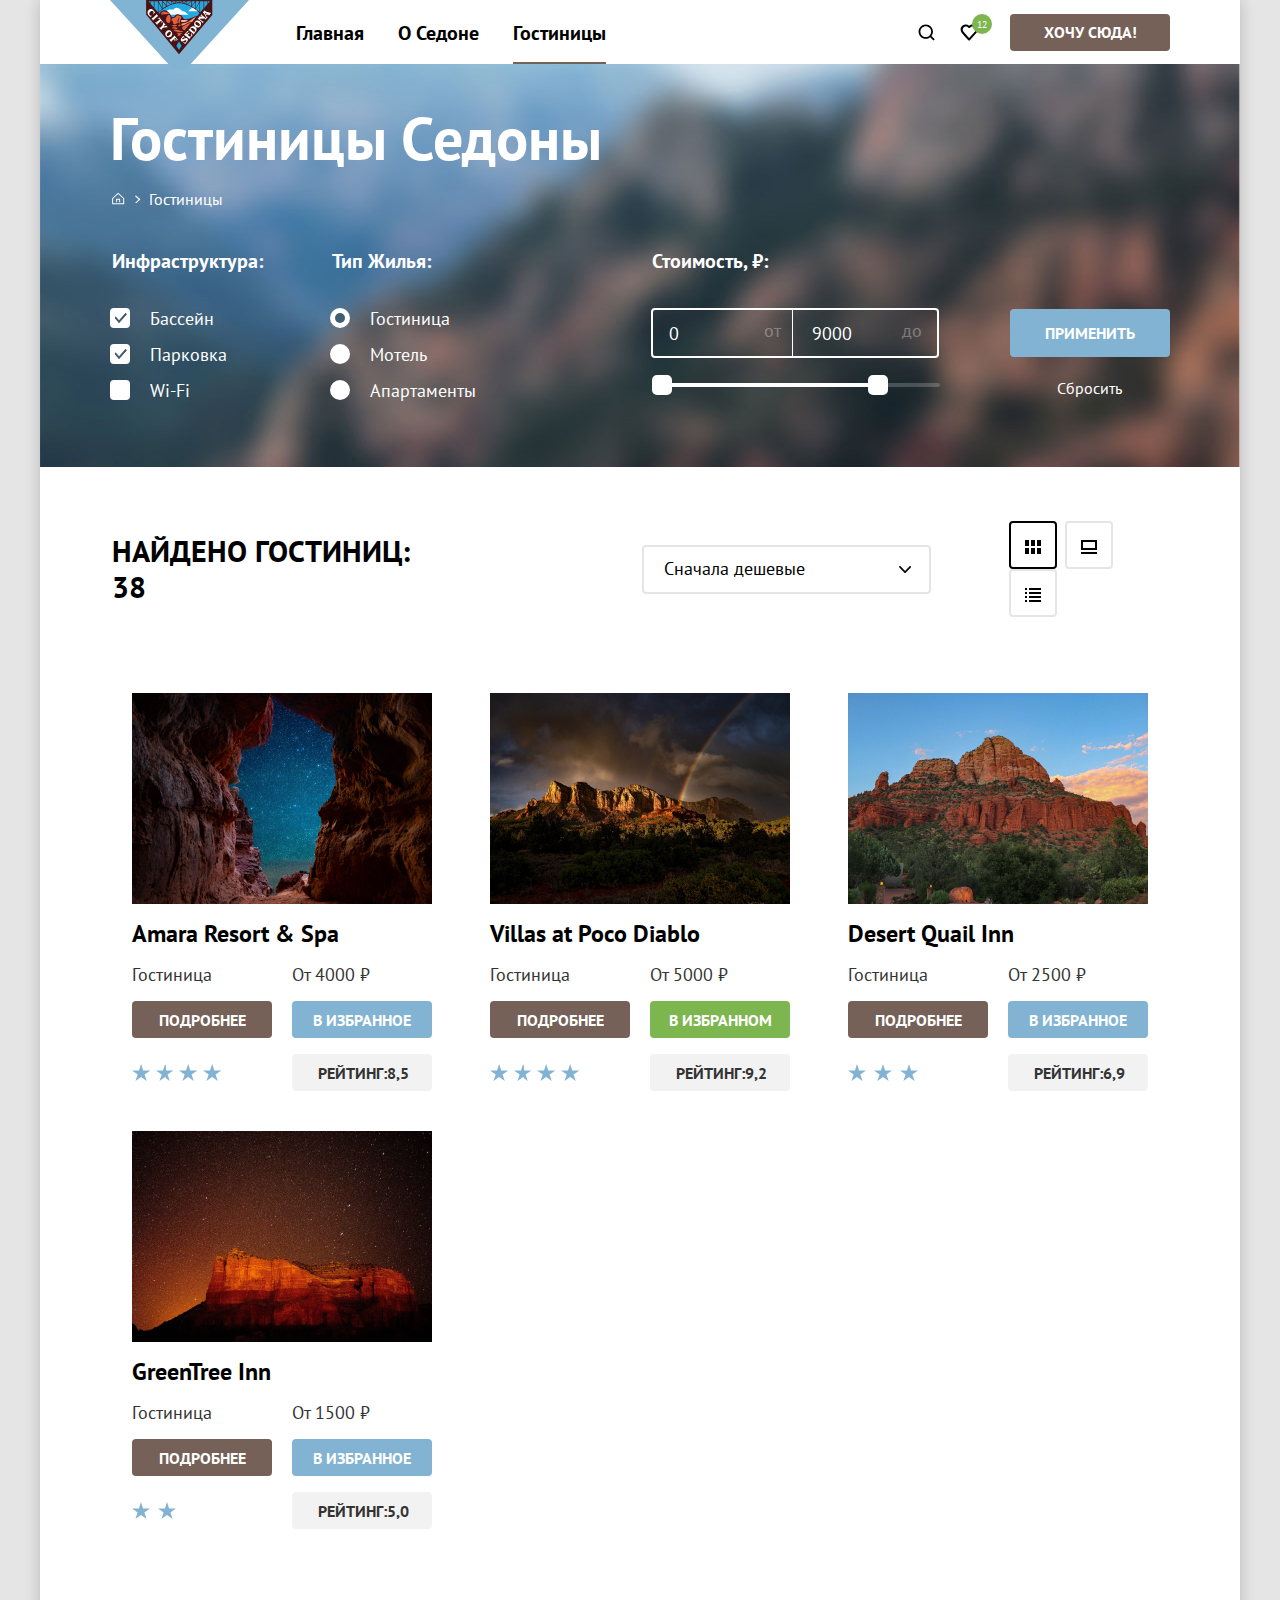
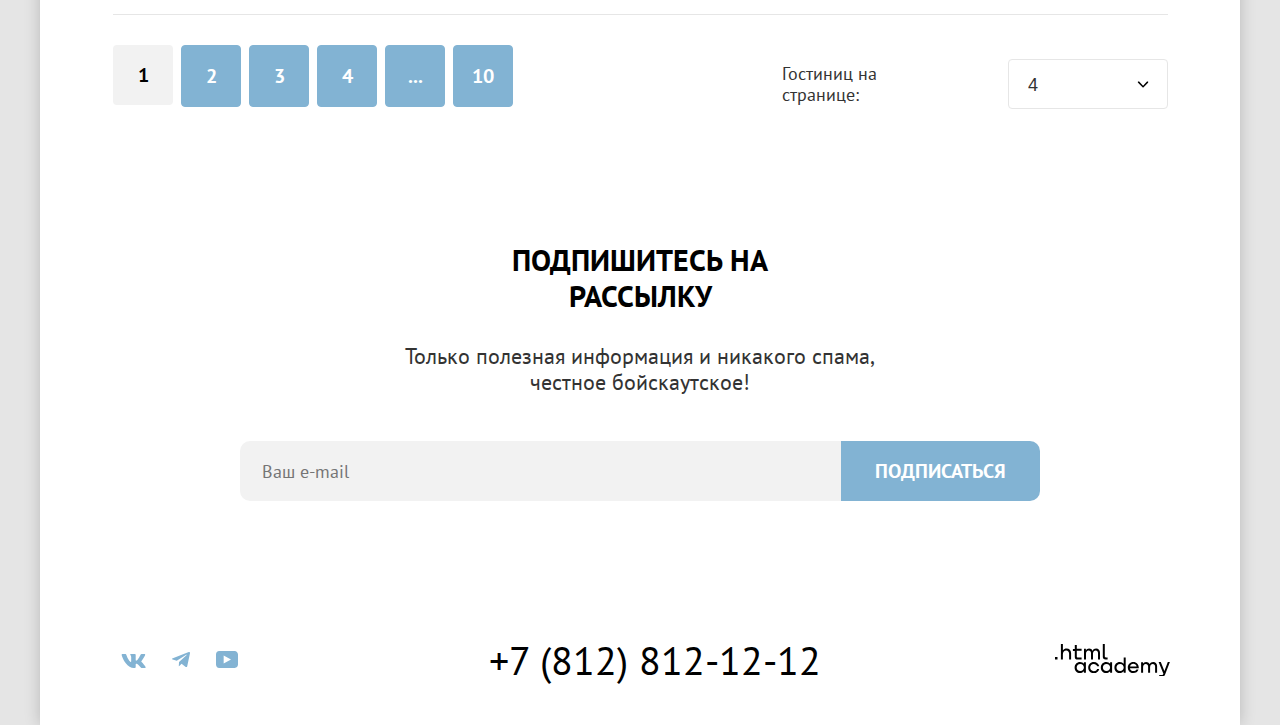
==== commit f4b87796: "добавляет изменения в названии файлов" ====
--- a/catalog.html
+++ b/catalog.html
@@ -22,12 +22,12 @@
           </a>
           <ul class="navigation-list">
             <li class="navigation-item">
-              <a class="navigation-link home" href="index.html">Главная</a>
+              <a class="navigation-link" href="index.html">Главная</a>
             </li>
             <li class="navigation-item">
               <a class="navigation-link" href="index.html">О Седоне</a>
             </li>
-            <li class="navigation-item">
+            <li class="navigation-item home">
               <a class="navigation-link" href="catalog.html">Гостиницы</a>
             </li>
           </ul>
@@ -54,14 +54,14 @@
           <h1 class="inner-title">Гостиницы Седоны</h1>
             <ul class="breadcrumbs">
               <li class="breadcrumbs-item-home">               
-                <a class="breadcrumbs-link link-home" href="index.html">                  
+                <a class="link-home" href="index.html">                  
                   <svg class="breadcrumbs-link-home" width="13" height="13" viewBox="0 0 13 13" xmlns="http://www.w3.org/2000/svg">
                     <path fill-rule="evenodd" clip-rule="evenodd" d="m.162 6.15 6-5.5 6 5.5v6.2h-12v-6.2Zm1 .4v4.8h10v-4.8l-5-4.5-5 4.5Zm4 3.8h-1v-3.5h4v3.5h-1v-2.5h-2v2.5Z"/>
                   </svg>
                 </a>                
               </li>
-              <li class="breadcrumbs-item">
-                <a class="breadcrumbs-link" href="catalog.html">Гостиницы</a>
+              <li class="breadcrumbs-item breadcrumbs-item-hotel">
+                <a class="breadcrumbs-link breadcrumbs-link-hotel" href="catalog.html">Гостиницы</a>
               </li>
             </ul>
           <form class="catalog-filter" action="https://echo.htmlacademy.ru/" method="get">
--- a/styles/styles.css
+++ b/styles/styles.css
@@ -103,7 +103,7 @@
 
 .navigation-link {
   display: block;
-  font-family: "PT Sans";
+  font-family: "PT Sans", sans-serif;
   font-size: 20px;
   line-height: 26px;
   font-weight: 700;
@@ -249,7 +249,7 @@
 .breadcrumbs {
   display: flex;
   list-style-type: none;
-  margin: 10px 2px 31px;
+  margin: 4px 2px 38px;
   padding: 0;
   width: 180px;
 }
@@ -278,6 +278,7 @@
 
 .link-home {
   fill: #FFFFFF;
+  padding-top: 5px;
 }
 
 .link-home:hover {
@@ -292,6 +293,29 @@
   fill: rgba(255, 255, 255, 0.3);
 }
 
+.breadcrumbs-link-hotel::before {
+  position: relative;
+  top: 14px;
+  right: 14px;
+  content: "";
+  background-image: url("../images/arrow-right.svg");
+  background-repeat: no-repeat;
+  display: block;
+  width: 6px;
+  height: 8px;
+}
+
+li.breadcrumbs-item-hotel {
+  margin-left: 24px;
+  display: flex;
+}
+
+li.breadcrumbs-item-home {
+  display: flex;
+  align-items: center;
+}
+
+/*
 .breadcrumbs-item-home::after {
   position: relative;
   bottom: 14px;
@@ -302,7 +326,7 @@
   display: block;
   width: 6px;
   height: 8px;
-}
+}*/
 
 .catalog-filter {
   list-style-type: none;
@@ -579,7 +603,7 @@
   width: 160px;
   height: 48px;
   text-transform: uppercase;
-  font-family: 'PT Sans';
+  font-family: 'PT Sans', sans-serif;
   font-style: normal;
   font-weight: 700;
   font-size: 16px;
@@ -611,7 +635,7 @@
 
 .button-del {
   display: block;
-  font-family: 'PT Sans';
+  font-family: 'PT Sans', sans-serif;
   font-style: normal;
   font-size: 16px;
   line-height: 20px;
@@ -844,9 +868,10 @@
 
 .sorting-button {
   display: flex;
-  width: 160px;
+  flex-wrap: wrap;
+  width: 168px;
   align-items: center;
-  margin-left: 78px;
+  margin-left: 70px;
 }
 
 .select-control {
@@ -884,7 +909,6 @@
 
 .button-light:first-child {
   border: 2px solid #000000;
-  margin-left: 0;
 }
 
 .button-light:hover,
@@ -1018,7 +1042,7 @@
   font-size: 18px;
   line-height: 21px;
   margin: 0;
-  margin-top: 29px;
+  margin-top: 30px;
 }
 
 h3.advantages-title-housing {
@@ -1039,6 +1063,10 @@
 
 .advantages-description-wrapper h3 {
   margin-bottom: 28px;
+}
+
+p.advantages-description-housing {
+  padding: 0 113px;
 }
 
 .advantages-item-number {
@@ -1090,7 +1118,7 @@
   width: 544px;
   padding: 12px 15px;
   margin: 0 auto;
-  font-family: 'PT Sans';
+  font-family: 'PT Sans', sans-serif;
   font-style: normal;
   font-weight: 700;
   font-size: 20px;
@@ -1123,7 +1151,7 @@
 .subscription-input {
   background: #F2F2F2;
   border-radius: 10px 0px 0px 10px;
-  font-family: 'PT Sans';
+  font-family: 'PT Sans', sans-serif;
   font-style: normal;
   font-weight: 400;
   font-size: 18px;
@@ -1136,7 +1164,7 @@
 .subscription-button {
   background: #82B3D3;
   border-radius: 0px 10px 10px 0px;
-  font-family: 'PT Sans';
+  font-family: 'PT Sans', sans-serif;
   font-style: normal;
   font-weight: 700;
   font-size: 20px;
@@ -1321,7 +1349,7 @@
 }
 
 .contacts-phone {
-  font-family: 'PT Sans';
+  font-family: 'PT Sans', sans-serif;
   font-style: normal;
   font-weight: 400;
   font-size: 40px;
@@ -1423,7 +1451,7 @@
 }
 
 .modal-title {
-  font-family: 'PT Sans';
+  font-family: 'PT Sans', sans-serif;
   font-style: normal;
   font-weight: 700;
   font-size: 30px;
@@ -1455,7 +1483,7 @@
 }
 
 .form-label {
-  font-family: 'PT Sans';
+  font-family: 'PT Sans', sans-serif;
   font-style: normal;
   font-weight: 700;
   font-size: 20px;
@@ -1490,7 +1518,7 @@
   border: none;
   width: 361px;
   height: 50px;
-  font-family: 'PT Sans';
+  font-family: 'PT Sans', sans-serif;
   font-style: normal;
   font-weight: 400;
   font-size: 18px;
@@ -1534,7 +1562,7 @@
 
 .field-text {
   color: #333333;
-  font-family: 'PT Sans';
+  font-family: 'PT Sans', sans-serif;
   font-style: normal;
   font-weight: 400;
   font-size: 16px;
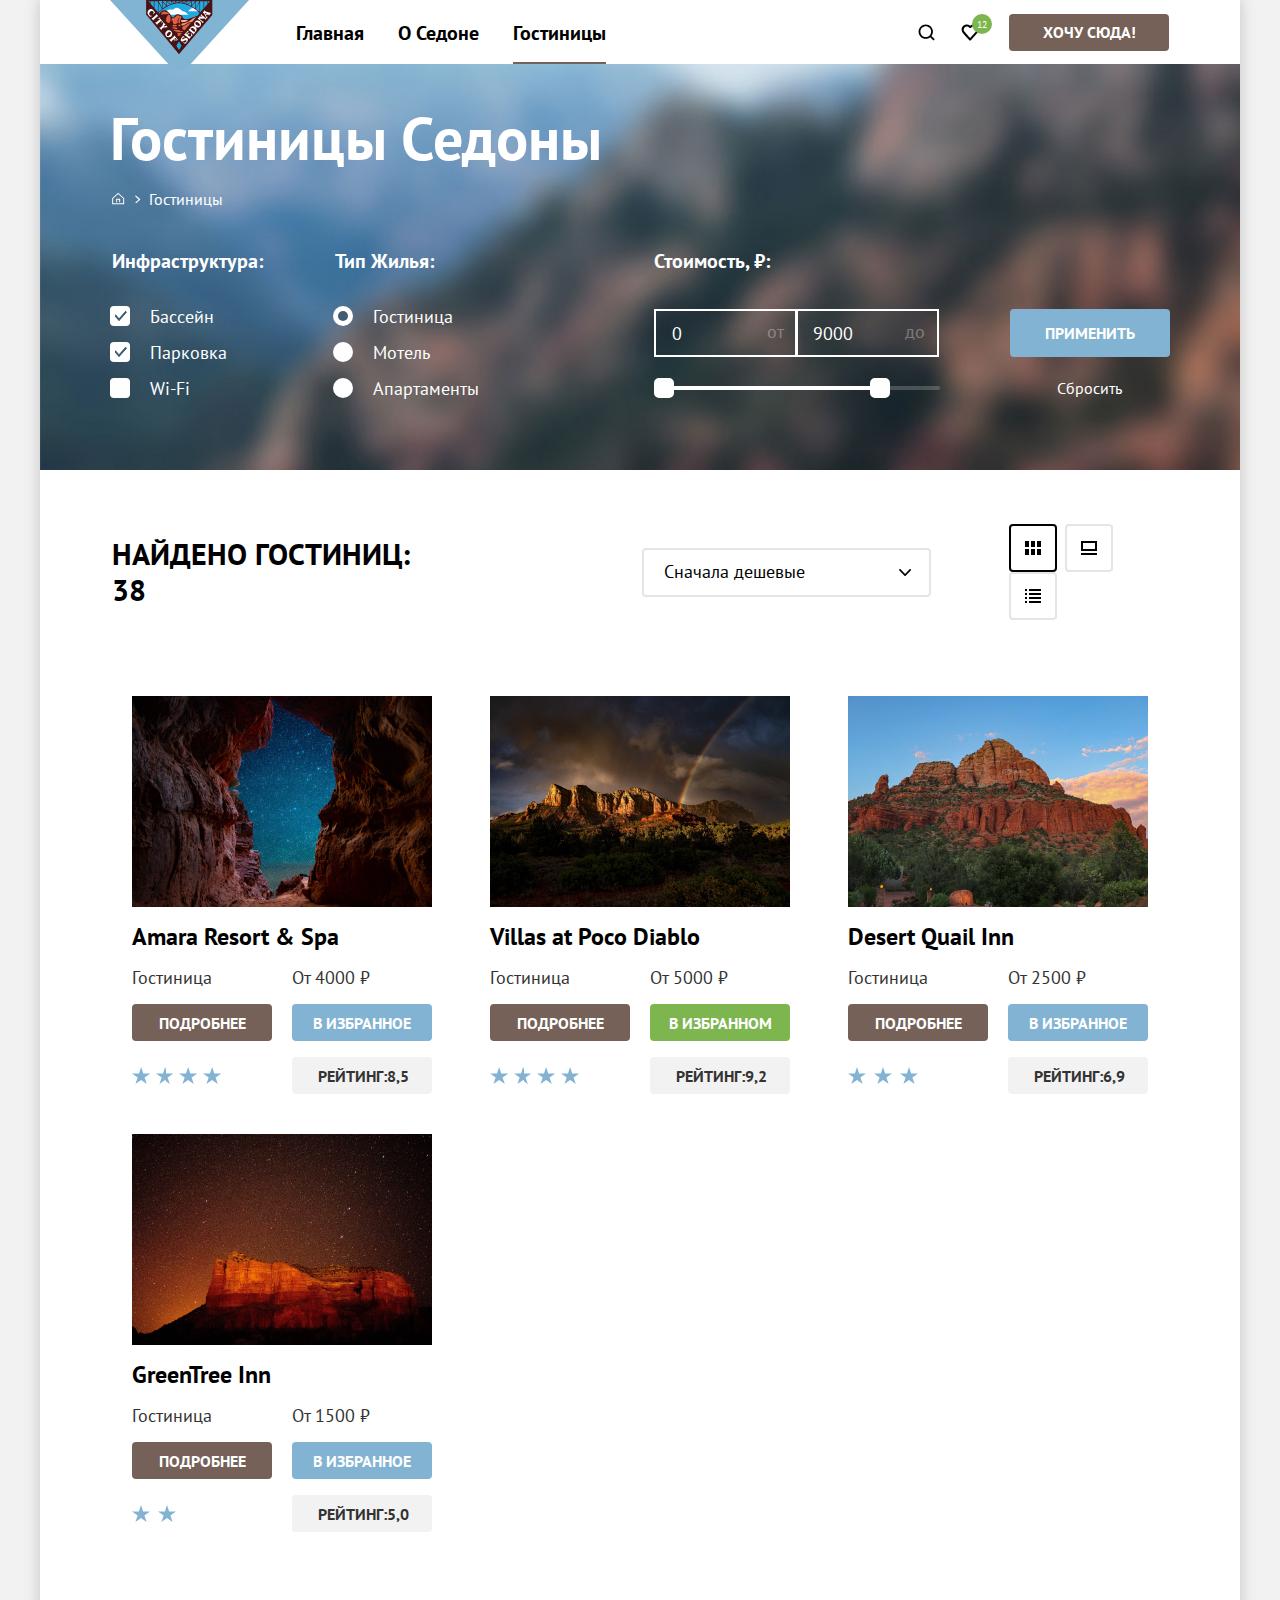
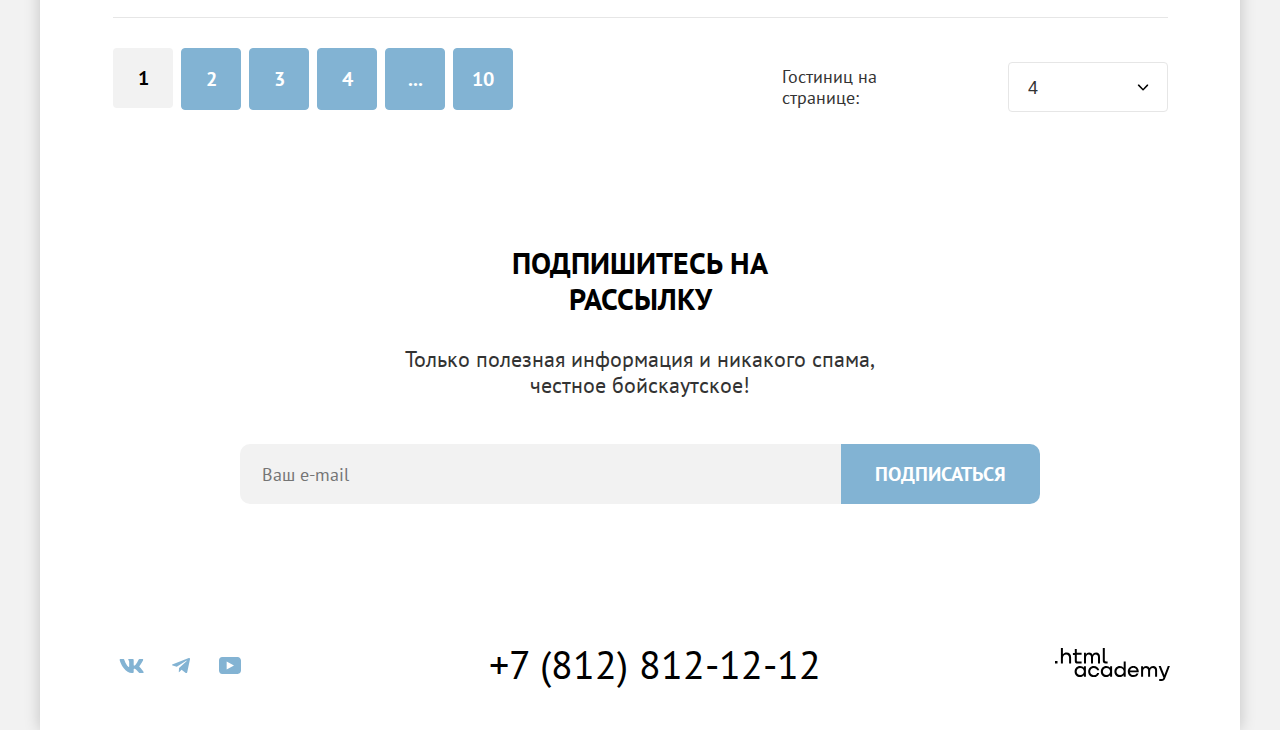
==== commit 8c62685d: "добавляет изменения" ====
--- a/catalog.html
+++ b/catalog.html
@@ -58,6 +58,7 @@
                   <svg class="breadcrumbs-link-home" width="13" height="13" viewBox="0 0 13 13" xmlns="http://www.w3.org/2000/svg">
                     <path fill-rule="evenodd" clip-rule="evenodd" d="m.162 6.15 6-5.5 6 5.5v6.2h-12v-6.2Zm1 .4v4.8h10v-4.8l-5-4.5-5 4.5Zm4 3.8h-1v-3.5h4v3.5h-1v-2.5h-2v2.5Z"/>
                   </svg>
+                  <span class="visually-hidden">Главная страница</span> 
                 </a>                
               </li>
               <li class="breadcrumbs-item breadcrumbs-item-hotel">
@@ -121,16 +122,16 @@
             <legend class="catalog-filter-title">Стоимость, ₽:</legend>
             <div class="range-wrapper-inputs">
               <div class="catalog-filter-label box-right">
-                 <input class="range-input box-right" type="number" value="0" name="min-price"> 
-                 <label class="range-input-span">
+                 <input class="range-input box-right" type="number" value="0" name="min-price" id="min-price"> 
+                 <label class="range-input-span" for="min-price">
                   от
                  </label>                 
               </div>
               <div class="catalog-filter-label box-left">
-                <input class="range-input box-left" type="number" value="9000" name="max-price">  
-                <label class="range-input-span">
+                <input class="range-input box-left" type="number" value="9000" name="max-price" id="max-price">  
+                <label class="range-input-span" for="max-price"> 
                   до
-                </label>              
+                </label>               
               </div>
             </div>
             <div class="range">
@@ -147,8 +148,8 @@
             </div>
           </fieldset>
           <div class="catalog-button">
-            <button class="button button-add" type="button" >Применить</button>
-            <button class="button button-del" type="button" >Сбросить</button>
+            <button class="button button-add" type="submit" >Применить</button>
+            <button class="button button-del" type="reset" >Сбросить</button>
           </div>            
           </form>          
         </section>
@@ -293,7 +294,7 @@
             <h2 class="subscription-catalog subscription-title">Подпишитесь на рассылку</h2>
             <p class="subscription-catalog subscription-text" >Только полезная информация и никакого спама, честное бойскаутское!</p>
             <form class="subscription-form" method="post">
-              <label class="visually-hidden">Email</label>
+              <label class="visually-hidden" for="subscription-email">Email</label>
               <input class="subscription-input" placeholder="Ваш e-mail" type="email" name="email" id="subscription-email" required>
               <button type="submit" class="button subscription-button">Подписаться</button>
             </form>
@@ -337,19 +338,10 @@
           class="html-academy footer-html-academy"
           href="https://htmlacademy.ru"
         >
-          <svg
-            width="115"
-            height="33"
-            viewBox="0 0 115 33"
-            fill="none"
-            xmlns="http://www.w3.org/2000/svg"
-          >
-            <path
-              class="footer-html-academy"
-              d="M0 13.9v2.6h2.5v-2.6H0ZM11.6 5.5c-1.6 0-2.8.7-3.6 1.7h-.1V1h-2v15.5h2v-5.3c0-2.1 1.3-3.6 3.3-3.6 1.8 0 2.9 1.4 2.9 3.2v5.7h2v-6.1c.1-3-1.8-4.9-4.5-4.9ZM26.6 5.8h-4.8V2.1h-2v3.8h-1.9v2h1.9v6c0 1.7 1 2.7 2.7 2.7h4.1v-2h-3.7c-.7 0-1.1-.4-1.1-1.1V7.8h4.8v-2ZM41.1 5.6c-1.6 0-2.9.8-3.5 2.1h-.1c-.6-1.2-1.8-2.1-3.4-2.1-1.4 0-2.5.8-3.1 1.8h-.1V5.8H29v10.6h2V11c0-2 1-3.5 2.6-3.5 1.5 0 2.4 1 2.4 2.6v6.3h2v-5.6c0-2.4 1.4-3.3 2.6-3.3 1.5 0 2.4 1 2.4 2.6v6.3h2V9.9c.1-2.5-1.4-4.3-3.9-4.3ZM47.8 13.7c0 1.7 1 2.7 2.8 2.7h2v-2h-1.7c-.7 0-1.1-.4-1.1-1.1V1h-2v12.7ZM28.9 20.7c-.9-1.1-2.2-1.8-3.9-1.8-3.1 0-5.4 2.3-5.4 5.6s2.3 5.6 5.4 5.6c1.8 0 3-.8 3.8-1.9h.1v1.6h2V19.2h-2v1.5Zm-3.6 7.4c-2.2 0-3.6-1.6-3.6-3.6s1.4-3.6 3.6-3.6 3.6 1.6 3.6 3.6c0 1.9-1.4 3.6-3.6 3.6ZM44.2 23c-.5-2.4-2.6-4.1-5.4-4.1-3.4 0-5.6 2.5-5.6 5.6 0 3.1 2.2 5.6 5.6 5.6 2.8 0 4.9-1.8 5.4-4.2h-2.1c-.4 1.3-1.7 2.3-3.3 2.3-2.2 0-3.6-1.6-3.6-3.6s1.4-3.6 3.6-3.6c1.6 0 2.8 1 3.3 2.2h2.1V23ZM55.1 20.7c-.9-1.1-2.2-1.8-3.9-1.8-3.1 0-5.4 2.3-5.4 5.6s2.3 5.6 5.4 5.6c1.8 0 3-.8 3.8-1.9h.1v1.6h2V19.2h-2v1.5Zm-3.6 7.4c-2.2 0-3.6-1.6-3.6-3.6s1.4-3.6 3.6-3.6 3.6 1.6 3.6 3.6c0 1.9-1.5 3.6-3.6 3.6ZM68.7 20.8c-.9-1.1-2.2-1.9-3.9-1.9-3.1 0-5.4 2.3-5.4 5.6s2.2 5.6 5.4 5.6c1.7 0 3-.8 3.8-1.8h.1v1.5h2V14.4h-2v6.4Zm-3.6 7.3c-2.2 0-3.6-1.6-3.6-3.6s1.4-3.6 3.6-3.6 3.6 1.6 3.6 3.6c-.1 2-1.5 3.6-3.6 3.6ZM78.3 18.9c-3.3 0-5.5 2.5-5.5 5.6 0 3 2.1 5.6 5.5 5.6 2.5 0 4.5-1.3 5.2-3.6h-2.1c-.5 1-1.6 1.6-3 1.6-1.9 0-3.3-1.3-3.4-2.9h8.8c.2-3.6-2-6.3-5.5-6.3Zm0 1.9c1.7 0 3 1 3.3 2.6h-6.5c.3-1.5 1.5-2.6 3.2-2.6ZM98.2 18.9c-1.6 0-2.9.8-3.6 2h-.1c-.6-1.2-1.8-2-3.4-2-1.4 0-2.5.7-3.1 1.8v-1.5h-1.9v10.6h2v-5.4c0-2 1-3.4 2.6-3.5 1.5 0 2.4 1 2.4 2.6v6.3h2v-5.6c0-2.4 1.4-3.3 2.6-3.3 1.5 0 2.4 1 2.4 2.6v6.3h2v-6.5c.1-2.6-1.4-4.4-3.9-4.4ZM109.4 28l-3.6-8.9h-2.2l4.8 11.6c-.3.9-.7 1.2-1.7 1.2h-2.5v2h2.5c1.8 0 2.8-.8 3.5-2.6l4.7-12.2h-2.1l-3.4 8.9Z"
-              fill="#000"
-            />
+          <svg class="footer-html-academy" width="115" height="34" viewBox="0 0 115 34" fill="none" xmlns="http://www.w3.org/2000/svg">
+            <path class="footer-html-academy" d="M0 13.9v2.6h2.5v-2.6H0ZM11.6 5.5c-1.6 0-2.8.7-3.6 1.7h-.1V1h-2v15.5h2v-5.3c0-2.1 1.3-3.6 3.3-3.6 1.8 0 2.9 1.4 2.9 3.2v5.7h2v-6.1c.1-3-1.8-4.9-4.5-4.9ZM26.6 5.8h-4.8V2.1h-2v3.8h-1.9v2h1.9v6c0 1.7 1 2.7 2.7 2.7h4.1v-2h-3.7c-.7 0-1.1-.4-1.1-1.1V7.8h4.8v-2ZM41.1 5.6c-1.6 0-2.9.8-3.5 2.1h-.1c-.6-1.2-1.8-2.1-3.4-2.1-1.4 0-2.5.8-3.1 1.8h-.1V5.8H29v10.6h2V11c0-2 1-3.5 2.6-3.5 1.5 0 2.4 1 2.4 2.6v6.3h2v-5.6c0-2.4 1.4-3.3 2.6-3.3 1.5 0 2.4 1 2.4 2.6v6.3h2V9.9c.1-2.5-1.4-4.3-3.9-4.3ZM47.8 13.7c0 1.7 1 2.7 2.8 2.7h2v-2h-1.7c-.7 0-1.1-.4-1.1-1.1V1h-2v12.7ZM28.9 20.7c-.9-1.1-2.2-1.8-3.9-1.8-3.1 0-5.4 2.3-5.4 5.6s2.3 5.6 5.4 5.6c1.8 0 3-.8 3.8-1.9h.1v1.6h2V19.2h-2v1.5Zm-3.6 7.4c-2.2 0-3.6-1.6-3.6-3.6s1.4-3.6 3.6-3.6 3.6 1.6 3.6 3.6c0 1.9-1.4 3.6-3.6 3.6ZM44.2 23c-.5-2.4-2.6-4.1-5.4-4.1-3.4 0-5.6 2.5-5.6 5.6 0 3.1 2.2 5.6 5.6 5.6 2.8 0 4.9-1.8 5.4-4.2h-2.1c-.4 1.3-1.7 2.3-3.3 2.3-2.2 0-3.6-1.6-3.6-3.6s1.4-3.6 3.6-3.6c1.6 0 2.8 1 3.3 2.2h2.1V23ZM55.1 20.7c-.9-1.1-2.2-1.8-3.9-1.8-3.1 0-5.4 2.3-5.4 5.6s2.3 5.6 5.4 5.6c1.8 0 3-.8 3.8-1.9h.1v1.6h2V19.2h-2v1.5Zm-3.6 7.4c-2.2 0-3.6-1.6-3.6-3.6s1.4-3.6 3.6-3.6 3.6 1.6 3.6 3.6c0 1.9-1.5 3.6-3.6 3.6ZM68.7 20.8c-.9-1.1-2.2-1.9-3.9-1.9-3.1 0-5.4 2.3-5.4 5.6s2.2 5.6 5.4 5.6c1.7 0 3-.8 3.8-1.8h.1v1.5h2V14.4h-2v6.4Zm-3.6 7.3c-2.2 0-3.6-1.6-3.6-3.6s1.4-3.6 3.6-3.6 3.6 1.6 3.6 3.6c-.1 2-1.5 3.6-3.6 3.6ZM78.3 18.9c-3.3 0-5.5 2.5-5.5 5.6 0 3 2.1 5.6 5.5 5.6 2.5 0 4.5-1.3 5.2-3.6h-2.1c-.5 1-1.6 1.6-3 1.6-1.9 0-3.3-1.3-3.4-2.9h8.8c.2-3.6-2-6.3-5.5-6.3Zm0 1.9c1.7 0 3 1 3.3 2.6h-6.5c.3-1.5 1.5-2.6 3.2-2.6ZM98.2 18.9c-1.6 0-2.9.8-3.6 2h-.1c-.6-1.2-1.8-2-3.4-2-1.4 0-2.5.7-3.1 1.8v-1.5h-1.9v10.6h2v-5.4c0-2 1-3.4 2.6-3.5 1.5 0 2.4 1 2.4 2.6v6.3h2v-5.6c0-2.4 1.4-3.3 2.6-3.3 1.5 0 2.4 1 2.4 2.6v6.3h2v-6.5c.1-2.6-1.4-4.4-3.9-4.4ZM109.4 28l-3.6-8.9h-2.2l4.8 11.6c-.3.9-.7 1.2-1.7 1.2h-2.5v2h2.5c1.8 0 2.8-.8 3.5-2.6l4.7-12.2h-2.1l-3.4 8.9Z" fill="#000"/>
           </svg>
+          <span class="visually-hidden">Логотип HTML Academy</span>      
         </a>
       </footer>
     </div>
--- a/styles/styles.css
+++ b/styles/styles.css
@@ -37,14 +37,13 @@
   font-size: 18px;
   line-height: 21px;
   color: #000000;
-  background: #E5E5E5;
+  background-color: #F2F2F2;
 }
 
 .page-container {
   background-color: #FFFFFF;
   width: 1200px;
   margin: 0 auto;
-  background: #E5E5E5;
   box-shadow: 0px 0px 15px rgba(0, 0, 0, 0.2);
 }
 
@@ -178,8 +177,8 @@
   display: block;
   width: 42px;
   text-decoration: none;
-  padding: 32px 0px;
-  margin-right: 20px;
+  padding: 32px 2px 32px 0;
+  margin-right: 17px;
   position: relative;
   cursor: pointer;
 }
@@ -210,7 +209,7 @@
 
 .hero-welcome {
   color: #000000;
-  background-color: #ffffff;
+  background-color: #a0bbd2;
   background-image: url("../images/background.jpg");
   background-repeat: no-repeat;
   background-size: cover;
@@ -236,6 +235,7 @@
   background-image: url("../images/catalog-background.jpg");
   background-repeat: no-repeat;
   background-size: cover;
+  background-color: #a0bbd2;
   color: #FFFFFF;
   padding: 35px 70px 64px 70px;
 }
@@ -315,19 +315,6 @@
   align-items: center;
 }
 
-/*
-.breadcrumbs-item-home::after {
-  position: relative;
-  bottom: 14px;
-  left: 23px;
-  content: "";
-  background-image: url("../images/arrow-right.svg");
-  background-repeat: no-repeat;
-  display: block;
-  width: 6px;
-  height: 8px;
-}*/
-
 .catalog-filter {
   list-style-type: none;
   display: flex;
@@ -341,7 +328,7 @@
   font-weight: 700;
   color: #FFFFFF;
   text-transform: capitalize;
-  margin-bottom: 34px;
+  margin-bottom: 32px;
 }
 
 .catalog-filter-group {
@@ -353,7 +340,7 @@
 
 .filter-infrastructure {
   width: 150px;
-  margin-right: 65px;
+  margin-right: 68px;
 }
 
 .filter-housing {
@@ -393,11 +380,11 @@
 
 .control:focus .control-mark {
   background: rgba(255, 255, 255, 0.6);
-  border: 3px solid #83B3D3;
+  border: 2px solid #83B3D3;
   border-radius: 4px;
 }
 
-.control:active+.control-mark {
+.control:active .control-mark {
   background: rgba(255, 255, 255, 0.3);
 }
 
@@ -440,19 +427,13 @@
 }
 
 .range-wrapper-inputs {
-  /*display: flex;
-  margin-bottom: 28px;
-  margin-left: 3px;
-  margin-top: 5px;*/
-
   display: flex;
   border-radius: 4px;
   justify-content: center;
   align-items: center;
-  
   width: 283px;
   height: 44px;
-  margin-bottom: 31px;
+  margin: 3px 0 33px 2px;
 }
 
 .range-input-span {
@@ -471,31 +452,27 @@
 }
 
 input.range-input.box-right {
-  color: #FFFFFF;
+  width: 144px;
+  height: 48px;
+  padding: 14px 35px 14px 16px;
   font: inherit;
+  color: #FFFFFF;
   background-color: transparent;
+  border: 2px solid #FFFFFF;
   appearance: textfield;
-  text-align: start;
-  padding-left: 16px;
-  width: 121px;
-  height: 44px;
-  border: solid #FFFFFF;
-  border-radius: 4px 0 0 4px;
-  border-width: 2px 1px 2px 2px;
+  box-sizing: border-box;
 }
 
 input.range-input.box-left {
-  color: #FFFFFF;
+  width: 144px;
+  height: 48px;
+  padding: 14px 35px 14px 16px;
   font: inherit;
+  color: #FFFFFF;
   background-color: transparent;
+  border: 2px solid #FFFFFF;
   appearance: textfield;
-  text-align: start;
-  padding-left: 19px;
-  width: 123px;
-  height: 44px;
-  border: solid #FFFFFF;
-  border-radius: 0 4px 4px 0;
-  border-width: 2px 2px 2px 1px;
+  box-sizing: border-box;
 }
 
 input.range-input.box-left:hover {
@@ -645,8 +622,8 @@
   background: transparent;
   cursor: pointer;
   width: 100px;
-  padding: 4px 14px 5px 13px;
-  margin: 17px auto 0;
+  padding: 5px 14px 8px 13px;
+  margin: 16px auto 0;
 }
 
 .button-del:hover {
@@ -683,10 +660,12 @@
 .product-card {
   display: grid;
   grid-template-columns: 140px 140px;
+  grid-auto-rows: min-content;
   column-gap: 20px;
   row-gap: 16px;
   padding: 20px;
   width: 300px;
+  align-items: start;
 }
 
 .product-card-link {
@@ -711,7 +690,6 @@
 
 .card-name {
   width: 140px;
-  height: 21px;
   color: #333333;
 }
 
@@ -905,6 +883,7 @@
   border-radius: 4px;
   background-color: #fff;
   margin-left: 8px;
+  display: flex;
 }
 
 .button-light:first-child {
@@ -1093,7 +1072,7 @@
   text-align: center;
   color: #000;
   background-color: #fff;
-  padding-top: 91px;
+  padding-top: 90px;
   padding-bottom: 93px;
 }
 
@@ -1108,7 +1087,7 @@
 
 .hotel-search-text {
   width: 592px;
-  margin: 30px auto 56px;
+  margin: 29px auto 56px;
   font-size: 22px;
   line-height: 26px;
   text-align: center;
@@ -1128,6 +1107,7 @@
 .subscription {
   text-align: center;
   color: #fff;
+  background-color: #a0bbd2;
   background-image: url("../images/subscription-background.jpg");
   background-repeat: no-repeat;
   background-size: cover;
@@ -1332,7 +1312,15 @@
 
 .footer-social-item {
   list-style-type: none;
-  margin-left: 26px;
+  margin-left: 24px;
+}
+
+a.footer-social-link.button {
+  width: 25px;
+  height: 23px;
+  display: flex;
+  align-items: center;
+  justify-content: center;
 }
 
 .footer-social-link path {
@@ -1402,7 +1390,7 @@
   top: 0;
   left: 0;
   display: flex;
-  width: 1200px;
+  width: 100%;
   height: 100%;
   background-color: rgba(242, 242, 242, 0.8);
   z-index: 1;
@@ -1458,7 +1446,7 @@
   line-height: 36px;
   text-transform: uppercase;
   color: #000000;
-  margin: 0 0 58px 0;
+  margin: 0 0 60px 0;
 }
 
 .auth-form-user-options {
@@ -1480,6 +1468,7 @@
   display: flex;
   width: 575px;
   height: 50px;
+  margin-top: 10px;
 }
 
 .form-label {
@@ -1507,7 +1496,7 @@
   width: 575px;
   margin: 0;
   align-items: center;
-  margin-top: 4px;
+  margin-top: 0px;
   position: relative;
 }
 
@@ -1523,7 +1512,7 @@
   font-weight: 400;
   font-size: 18px;
   line-height: 21px;
-  color: #000000;
+  border: 3px solid transparent;
 }
 
 .auth-form-field::placeholder {
@@ -1556,10 +1545,6 @@
   border: none;
 }
 
-.date-departure {
-  margin-top: 10px;
-}
-
 .field-text {
   color: #333333;
   font-family: 'PT Sans', sans-serif;
@@ -1567,7 +1552,7 @@
   font-weight: 400;
   font-size: 16px;
   line-height: 21px;
-  margin: 10px 0 0 156px;
+  margin: 6px 0 3px 156px;
 }
 
 .text-error {
@@ -1587,7 +1572,7 @@
 
 .group-people {
   position: relative;
-  margin-top: 9px;
+  margin-top: 0px;
 }
 
 .label-adults {
@@ -1634,7 +1619,7 @@
   padding: 0;
   margin-left: 42px;
   text-align: center;
-  border: 3px solid #FFFFFF;
+  border: 3px solid transparent;
   border-radius: 4px;
 }
 
@@ -1643,7 +1628,7 @@
   width: 125px;
   padding: 0;
   text-align: center;
-  border: 3px solid #FFFFFF;
+  border: 3px solid transparent;
   border-radius: 4px;
 }
 
@@ -1680,7 +1665,7 @@
 .auth-form-button {
   width: 575px;
   padding: 10px 26px;
-  margin-top: 48px;
+  margin-top: 40px;
   background: #83B3D3;
   border-radius: 10px;
   font-family: "PT Sans", sans-serif;
